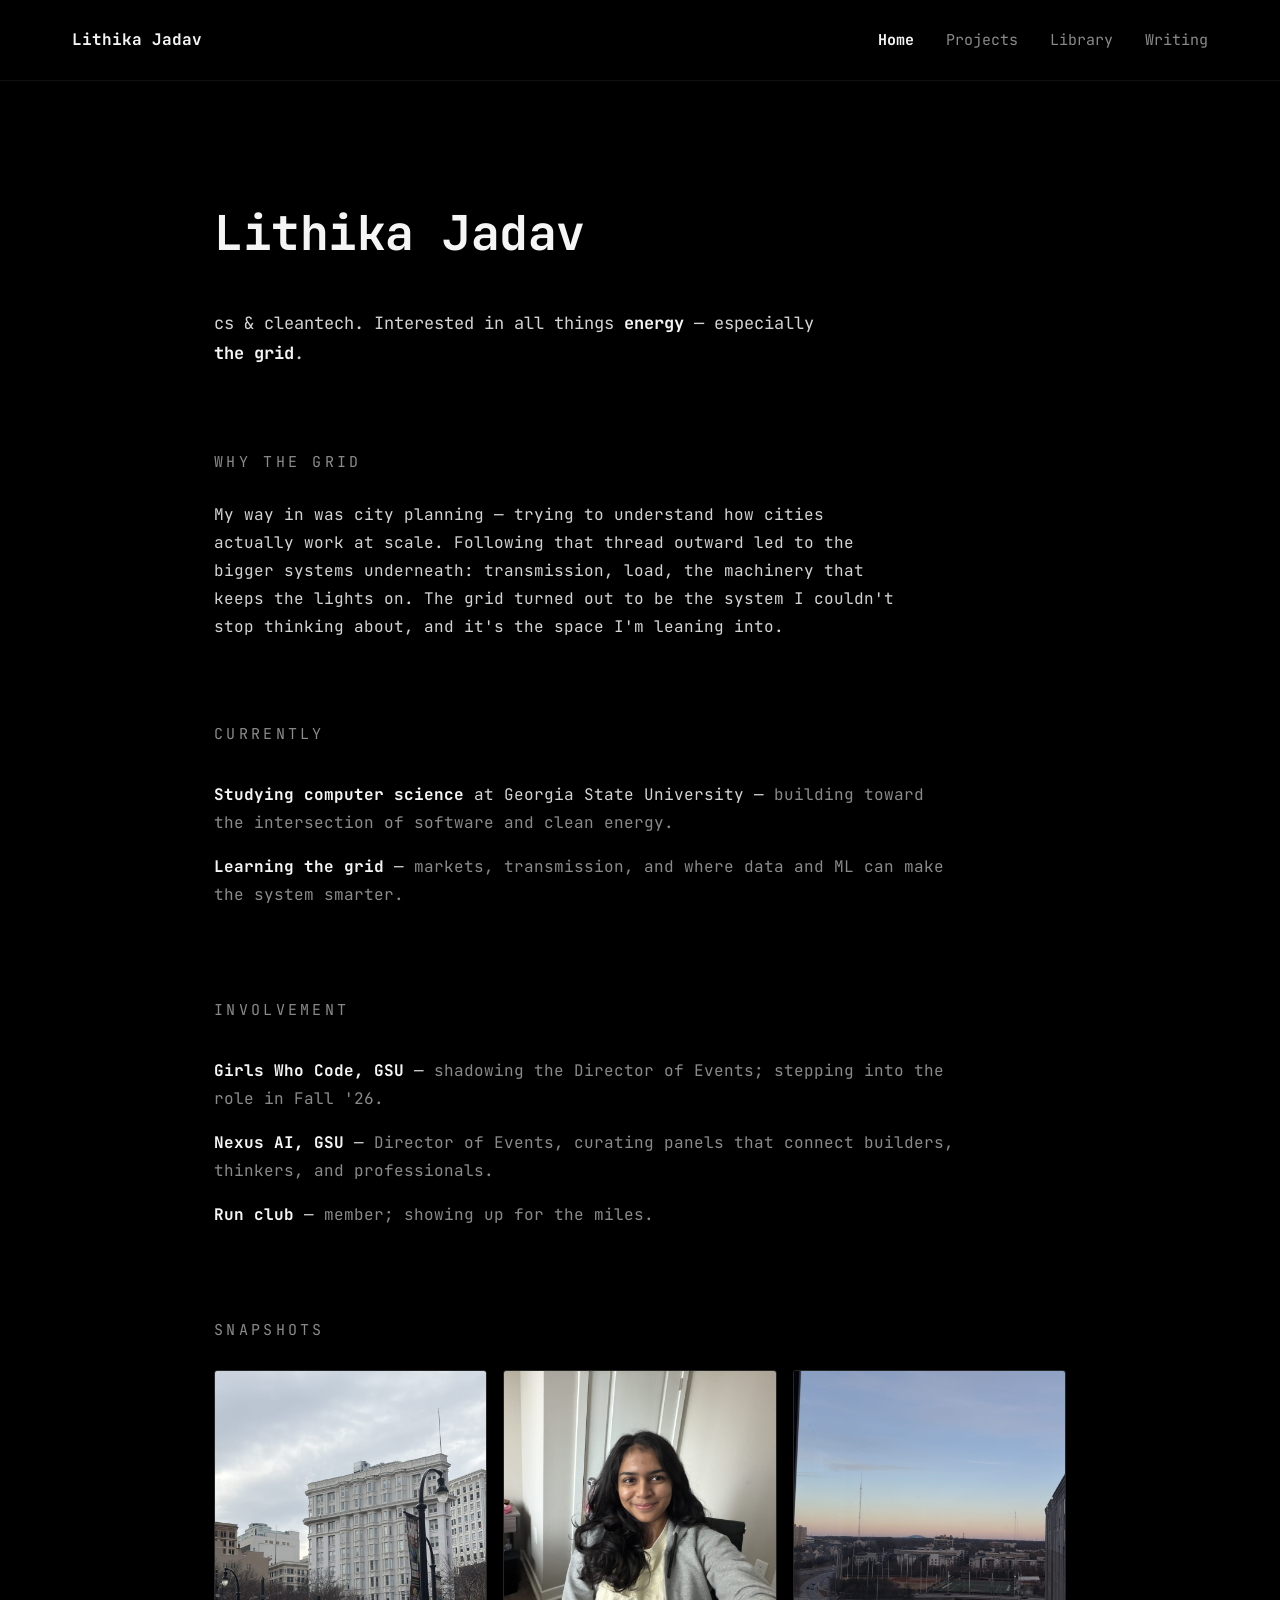
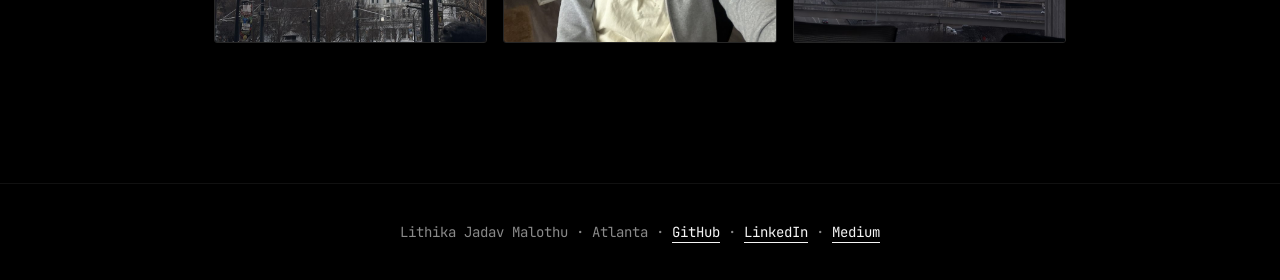
==== index.html @ 9432f0b2 "Add files via upload" ====
<!DOCTYPE html>
<html lang="en">
<head>
<meta charset="UTF-8">
<meta name="viewport" content="width=device-width, initial-scale=1.0">
<title>Lithika Jadav</title>
<meta name="description" content="Lithika Jadav Malothu — cs & cleantech. Interested in all things energy, especially the grid.">
<!-- Terminal-style monospace, same family of look as the reference site -->
<link rel="preconnect" href="https://fonts.googleapis.com">
<link rel="preconnect" href="https://fonts.gstatic.com" crossorigin>
<link href="https://fonts.googleapis.com/css2?family=JetBrains+Mono:wght@400;500;700&display=swap" rel="stylesheet">
<style>
  :root{
    --bg:       #000000;
    --card:     #0d0d0d;
    --line:     #262626;
    --text:     #d4d4d4;
    --dim:      #8a8a8a;
    --white:    #f5f5f5;
    --mono:     "JetBrains Mono", ui-monospace, "SF Mono", Menlo, Consolas, monospace;
  }
  *{ box-sizing:border-box; margin:0; padding:0; }
  body{
    background:var(--bg);
    color:var(--text);
    font-family:var(--mono);
    font-size:16px;
    line-height:1.75;
    -webkit-font-smoothing:antialiased;
  }
  a{ color:var(--white); text-decoration:underline; text-underline-offset:5px; text-decoration-thickness:1px; }
  a:hover{ color:#fff; }
  ::selection{ background:#333; color:#fff; }

  .wrap{ max-width:900px; margin:0 auto; padding:0 24px; }

  /* ---------- header ---------- */
  header{
    position:sticky; top:0; z-index:10;
    background:rgba(0,0,0,.9); backdrop-filter:blur(8px);
    border-bottom:1px solid #111;
  }
  .nav{
    display:flex; align-items:center; justify-content:space-between;
    max-width:1200px; margin:0 auto; padding:26px 32px;
    gap:16px; flex-wrap:wrap;
  }
  .brand{
    font-weight:700; color:var(--white); font-size:16px;
    cursor:pointer; text-decoration:none;
  }
  nav.tabs{ display:flex; gap:32px; flex-wrap:wrap; }
  nav.tabs button{
    background:none; border:none; cursor:pointer;
    font-family:var(--mono); font-size:15px; color:var(--dim);
    padding:2px 0;
  }
  nav.tabs button:hover{ color:var(--white); }
  nav.tabs button.active{ color:var(--white); font-weight:700; }
  nav.tabs button:focus-visible{ outline:1px solid var(--white); outline-offset:4px; }

  /* ---------- pages ---------- */
  .page{ display:none; padding:110px 0 140px; animation:fade .3s ease; }
  .page.active{ display:block; }
  @keyframes fade{ from{opacity:0;} to{opacity:1;} }
  @media (prefers-reduced-motion: reduce){ .page{ animation:none; } }

  h1{
    font-family:var(--mono);
    font-size:clamp(34px,5.5vw,48px);
    color:var(--white); font-weight:700; letter-spacing:-.01em;
  }
  .intro{ font-size:17px; margin-top:34px; max-width:62ch; }
  .intro a, .intro b{ color:var(--white); font-weight:700; }

  section{ margin-top:80px; }
  .kicker{
    color:var(--dim); font-size:15px; letter-spacing:.22em;
    text-transform:uppercase; margin-bottom:26px;
  }
  .plain p{ max-width:68ch; }

  .list{ list-style:none; }
  .list li{ padding:8px 0; max-width:74ch; }
  .list b{ color:var(--white); font-weight:700; }
  .list u{ text-underline-offset:5px; text-decoration-thickness:1px; }
  .list .dim{ color:var(--dim); }

  /* ---------- home photo strip ---------- */
  .snap-row{
    display:grid; grid-template-columns:repeat(3,1fr); gap:16px;
  }
  @media (max-width:640px){ .snap-row{ grid-template-columns:1fr; } }
  .snap-row img{
    display:block; width:100%; aspect-ratio:1/1; object-fit:cover;
    border:1px solid var(--line); border-radius:3px;
    transition:transform .3s ease;
  }
  .snap-row img:hover{ transform:translateY(-4px); }
  @media (prefers-reduced-motion: reduce){ .snap-row img{ transition:none; } }

  /* ---------- cards ---------- */
  .card{
    border:1px solid var(--line); background:var(--card);
    border-radius:4px; padding:34px 38px; margin-top:34px;
  }
  .card h3{ color:var(--white); font-size:20px; font-weight:700; margin-bottom:14px; }
  .card h3 a{ text-decoration:none; }
  .card h3 a:hover{ text-decoration:underline; }
  .card p{ max-width:78ch; }
  .card .meta{ color:var(--dim); font-size:14px; margin-bottom:8px; }
  .card .repo{ display:inline-block; margin-top:16px; font-size:14px; color:var(--dim); }
  .card .repo:hover{ color:var(--white); }

  /* ---------- library ---------- */
  .sub{ color:var(--dim); margin-top:14px; }
  .lib-grid{
    display:grid; grid-template-columns:1fr 1fr; gap:40px; margin-top:56px;
    align-items:stretch;
  }
  @media (max-width:760px){ .lib-grid{ grid-template-columns:1fr; } }
  .lib-slot{
    border:1px solid var(--line); background:var(--card); border-radius:4px;
    padding:44px 32px 36px; text-align:center;
  }
  .tag{
    display:inline-block; font-size:11px; letter-spacing:.16em; text-transform:uppercase;
    padding:2px 10px; border:1px solid var(--line); border-radius:3px; color:var(--dim);
    margin-bottom:34px;
  }
  .lib-title{ color:var(--white); font-size:18px; font-weight:700; margin-top:34px; }
  .lib-by{ color:var(--dim); font-size:14px; margin-top:6px; }
  .lib-slot.compact{
    display:flex; flex-direction:column; align-items:center; justify-content:center;
    gap:10px; padding:56px 32px;
  }
  .lib-slot.compact .tag{ margin-bottom:8px; }
  .hint{ color:var(--dim); font-size:12px; margin-top:18px; letter-spacing:.06em; }

  /* ----- photo frames (user's own shots) ----- */
  .photo-scene{ display:flex; justify-content:center; }
  .photo{
    border:1px solid var(--line); border-radius:3px; overflow:hidden;
    background:#0a0a0a; padding:10px;
    box-shadow:12px 16px 30px rgba(0,0,0,.6);
    transition:transform .4s ease;
    max-width:340px;
  }
  .photo-scene:hover .photo{ transform:translateY(-6px); }
  @media (prefers-reduced-motion: reduce){ .photo{ transition:none; } }
  .photo img{
    display:block; width:100%; height:auto; border:1px solid #2e2e2e;
  }

  /* ----- film frame: Seven Years in Tibet ----- */
  .film-scene{ display:flex; justify-content:center; }
  .film{
    width:100%; max-width:360px; padding:14px 12px;
    background:#0a0a0a; border:1px solid var(--line); border-radius:3px;
    box-shadow:12px 16px 30px rgba(0,0,0,.6);
    transition:transform .4s ease;
  }
  .film-scene:hover .film{ transform:translateY(-6px) rotate(-1deg); }
  @media (prefers-reduced-motion: reduce){ .film{ transition:none; } }
  .film .sprockets{
    display:flex; justify-content:space-between; padding:0 2px;
  }
  .film .sprockets i{
    width:12px; height:9px; background:#000; border:1px solid #2e2e2e; border-radius:2px;
  }
  .film .frame{
    margin:10px 0; border:1px solid #2e2e2e; overflow:hidden;
  }
  .film .frame svg{ display:block; width:100%; height:auto; }
  .film .caption{
    text-align:center; font-size:10px; letter-spacing:.26em; color:var(--dim);
    text-transform:uppercase; padding:4px 0 6px;
  }

  footer{
    border-top:1px solid #111; padding:36px 24px; text-align:center;
    color:var(--dim); font-size:14px;
  }
</style>
</head>
<body>

<header>
  <div class="nav">
    <a class="brand" onclick="go('home')">Lithika Jadav</a>
    <nav class="tabs" aria-label="Site">
      <button data-page="home" class="active" onclick="go('home')">Home</button>
      <button data-page="projects" onclick="go('projects')">Projects</button>
      <button data-page="library" onclick="go('library')">Library</button>
      <button data-page="writing" onclick="go('writing')">Writing</button>
    </nav>
  </div>
</header>

<main class="wrap">

  <!-- ============ HOME ============ -->
  <div class="page active" id="home">
    <h1>Lithika Jadav</h1>

    <p class="intro">
      cs &amp; cleantech. Interested in all things <b>energy</b> —
      especially <b>the grid</b>.
    </p>

    <section class="plain">
      <div class="kicker">Why the grid</div>
      <p>
        My way in was city planning — trying to understand how cities actually
        work at scale. Following that thread outward led to the bigger systems
        underneath: transmission, load, the machinery that keeps the lights on.
        The grid turned out to be the system I couldn't stop thinking about,
        and it's the space I'm leaning into.
      </p>
    </section>

    <section>
      <div class="kicker">Currently</div>
      <ul class="list">
        <li><b>Studying computer science</b> at Georgia State University — <span class="dim">building toward the intersection of software and clean energy.</span></li>
        <li><b>Learning the grid</b> — <span class="dim">markets, transmission, and where data and ML can make the system smarter.</span></li>
      </ul>
    </section>

    <section>
      <div class="kicker">Involvement</div>
      <ul class="list">
        <li><b>Girls Who Code, GSU</b> — <span class="dim">shadowing the Director of Events; stepping into the role in Fall '26.</span></li>
        <li><b>Nexus AI, GSU</b> — <span class="dim">Director of Events, curating panels that connect builders, thinkers, and professionals.</span></li>
        <li><b>Run club</b> — <span class="dim">member; showing up for the miles.</span></li>
      </ul>
    </section>

    <section>
      <div class="kicker">Snapshots</div>
      <div class="snap-row">
        <img src="atlanta-downtown.jpg" alt="Downtown Atlanta — the Flatiron building near Woodruff Park" loading="lazy">
        <img src="me.jpg" alt="Lithika Jadav Malothu" loading="lazy">
        <img src="atlanta-sunset.jpg" alt="Sunset over Atlanta from my window" loading="lazy">
      </div>
    </section>
  </div>

  <!-- ============ PROJECTS ============ -->
  <div class="page" id="projects">
    <h1>Projects</h1>

    <div class="card">
      <div class="meta">Honors 1000</div>
      <h3><a href="https://github.com/lithikajmalothu-16/HONORS-1000-PROJECT">Predicting Urban Air Quality with ML</a></h3>
      <p>Built a machine learning model to predict the Air Quality Index across
      major Indian cities from pollutant data (PM2.5, PM10, NO&#8322;, CO, SO&#8322;),
      identifying the strongest contributors to pollution to support sustainable
      city planning. Full workflow from data cleaning to a saved regression
      model — MAE 31.2, R&sup2; 0.81.</p>
      <a class="repo" href="https://github.com/lithikajmalothu-16/HONORS-1000-PROJECT">github.com/lithikajmalothu-16/HONORS-1000-PROJECT &rarr;</a>
    </div>

    <div class="card">
      <h3><a href="https://github.com/lithikajmalothu-16/sunwatch">SunWatch — Solar Fleet Health &amp; Maintenance Prioritizer</a></h3>
      <p>Solar assets underperform silently — a panel producing 5% less still
      looks green on the dashboard while revenue leaks. SunWatch ingests
      inverter-level solar data, computes Performance Ratio against each plant's
      median to flag genuine underperformers, and ranks them by estimated
      dollars-per-day lost, turning silent losses into a prioritized maintenance
      queue. Across 44 inverters on 2 plants, it flagged ~25 underperformers
      worth ~$459K/year in preventable losses. Python, pandas, Streamlit, NREL
      PVWatts API — with a live demo.</p>
      <a class="repo" href="https://github.com/lithikajmalothu-16/sunwatch">github.com/lithikajmalothu-16/sunwatch &rarr;</a>
    </div>

    <div class="card">
      <h3><a href="https://github.com/lithikajmalothu-16/battery-arbitrage-optimizer">Battery Storage Arbitrage Optimizer</a></h3>
      <p>How much arbitrage profit can a grid-scale battery actually capture with
      an imperfect price forecast? This pairs a gradient-boosted price forecaster
      (day-ahead MAE of $5.01/MWh, 58% better than naive) with a linear-programming
      optimizer that schedules hourly charge/discharge under real constraints —
      capacity, power rating, round-trip efficiency, and degradation. Backtested
      on 72 held-out days: the forecast captures 66.5% of perfect-foresight
      profit, and modeling battery wear cuts naive returns ~3x while keeping
      cycling at a realistic ~2.5/day.</p>
      <a class="repo" href="https://github.com/lithikajmalothu-16/battery-arbitrage-optimizer">github.com/lithikajmalothu-16/battery-arbitrage-optimizer &rarr;</a>
    </div>
  </div>

  <!-- ============ LIBRARY ============ -->
  <div class="page" id="library">
    <h1>Library</h1>
    <p class="sub">Books I've read and films I love, shelved together.</p>

    <div class="lib-grid">

      <!-- BOOK: The Immortals of Meluha (trilogy) -->
      <div class="lib-slot">
        <span class="tag">Book &middot; Trilogy</span>
        <div class="photo-scene">
          <div class="photo">
            <img src="meluha.jpg" alt="My copies of the Shiva Trilogy: The Immortals of Meluha, The Secret of the Nagas, and The Oath of the Vayuputras" loading="lazy">
          </div>
        </div>
        <div class="lib-title">The Immortals of Meluha</div>
        <div class="lib-by">Amish Tripathi &middot; Shiva Trilogy, books I&ndash;III</div>
        <div class="hint">my copies, my shelf</div>
      </div>

      <!-- FILM: Seven Years in Tibet -->
      <div class="lib-slot">
        <span class="tag">Film</span>
        <div class="film-scene">
          <div class="film" aria-label="Seven Years in Tibet">
            <div class="sprockets"><i></i><i></i><i></i><i></i><i></i><i></i></div>
            <div class="frame">
              <img src="seven-years-in-tibet.jpg" alt="A scene from Seven Years in Tibet, photographed from my screen" loading="lazy" style="display:block;width:100%;height:auto;">
            </div>
            <div class="sprockets"><i></i><i></i><i></i><i></i><i></i><i></i></div>
            <div class="caption">Seven Years in Tibet</div>
          </div>
        </div>
        <div class="lib-title">Seven Years in Tibet</div>
        <div class="lib-by">Jean-Jacques Annaud &middot; 1997</div>
        <div class="hint">hover to lift the frame</div>
      </div>

      <!-- BOOK: A Little Life -->
      <div class="lib-slot compact">
        <span class="tag">Book</span>
        <div class="lib-title" style="margin-top:0; font-size:24px;">A Little Life</div>
        <div class="lib-by">Hanya Yanagihara</div>
      </div>

      <!-- FILM: Top Gun (the original) -->
      <div class="lib-slot compact">
        <span class="tag">Film</span>
        <div class="lib-title" style="margin-top:0; font-size:24px;">Top Gun</div>
        <div class="lib-by">Tony Scott &middot; 1986 &middot; the original</div>
      </div>

    </div>
  </div>

  <!-- ============ WRITING ============ -->
  <div class="page" id="writing">
    <h1>Writing</h1>
    <p class="sub">Notes on energy, cities, and the systems in between.
    <a href="https://medium.com/@lithikajadav">Read on Medium &rarr;</a></p>

    <div class="card">
      <div class="meta">Aug 2024</div>
      <h3><a href="https://medium.com/@lithikajadav/textile-turmoil-to-transformative-textiles-a-tale-of-small-business-dc7a76611b80">Textile Turmoil to Transformative Textiles: A Tale of Small Business</a></h3>
      <p>How I worked alongside a neighbor who runs a local textile business —
      and what helping a small business up close taught me.</p>
    </div>

    <div class="card">
      <div class="meta">Jul 2024</div>
      <h3><a href="https://medium.com/@lithikajadav/table-of-contents-beebca36398c">Table of Contents: Executive Summary</a></h3>
      <p>An executive summary that maps out the story — start here.</p>
    </div>
  </div>

</main>

<footer>
  Lithika Jadav Malothu &middot; Atlanta &middot;
  <a href="https://github.com/lithikajmalothu-16">GitHub</a> &middot;
  <a href="https://www.linkedin.com/in/lithika-jadav-malothu-a890a1211/">LinkedIn</a> &middot;
  <a href="https://medium.com/@lithikajadav">Medium</a>
</footer>

<script>
  function go(id){
    document.querySelectorAll('.page').forEach(p => p.classList.toggle('active', p.id === id));
    document.querySelectorAll('nav.tabs button').forEach(b => b.classList.toggle('active', b.dataset.page === id));
    window.scrollTo({top:0});
  }
</script>

</body>
</html>
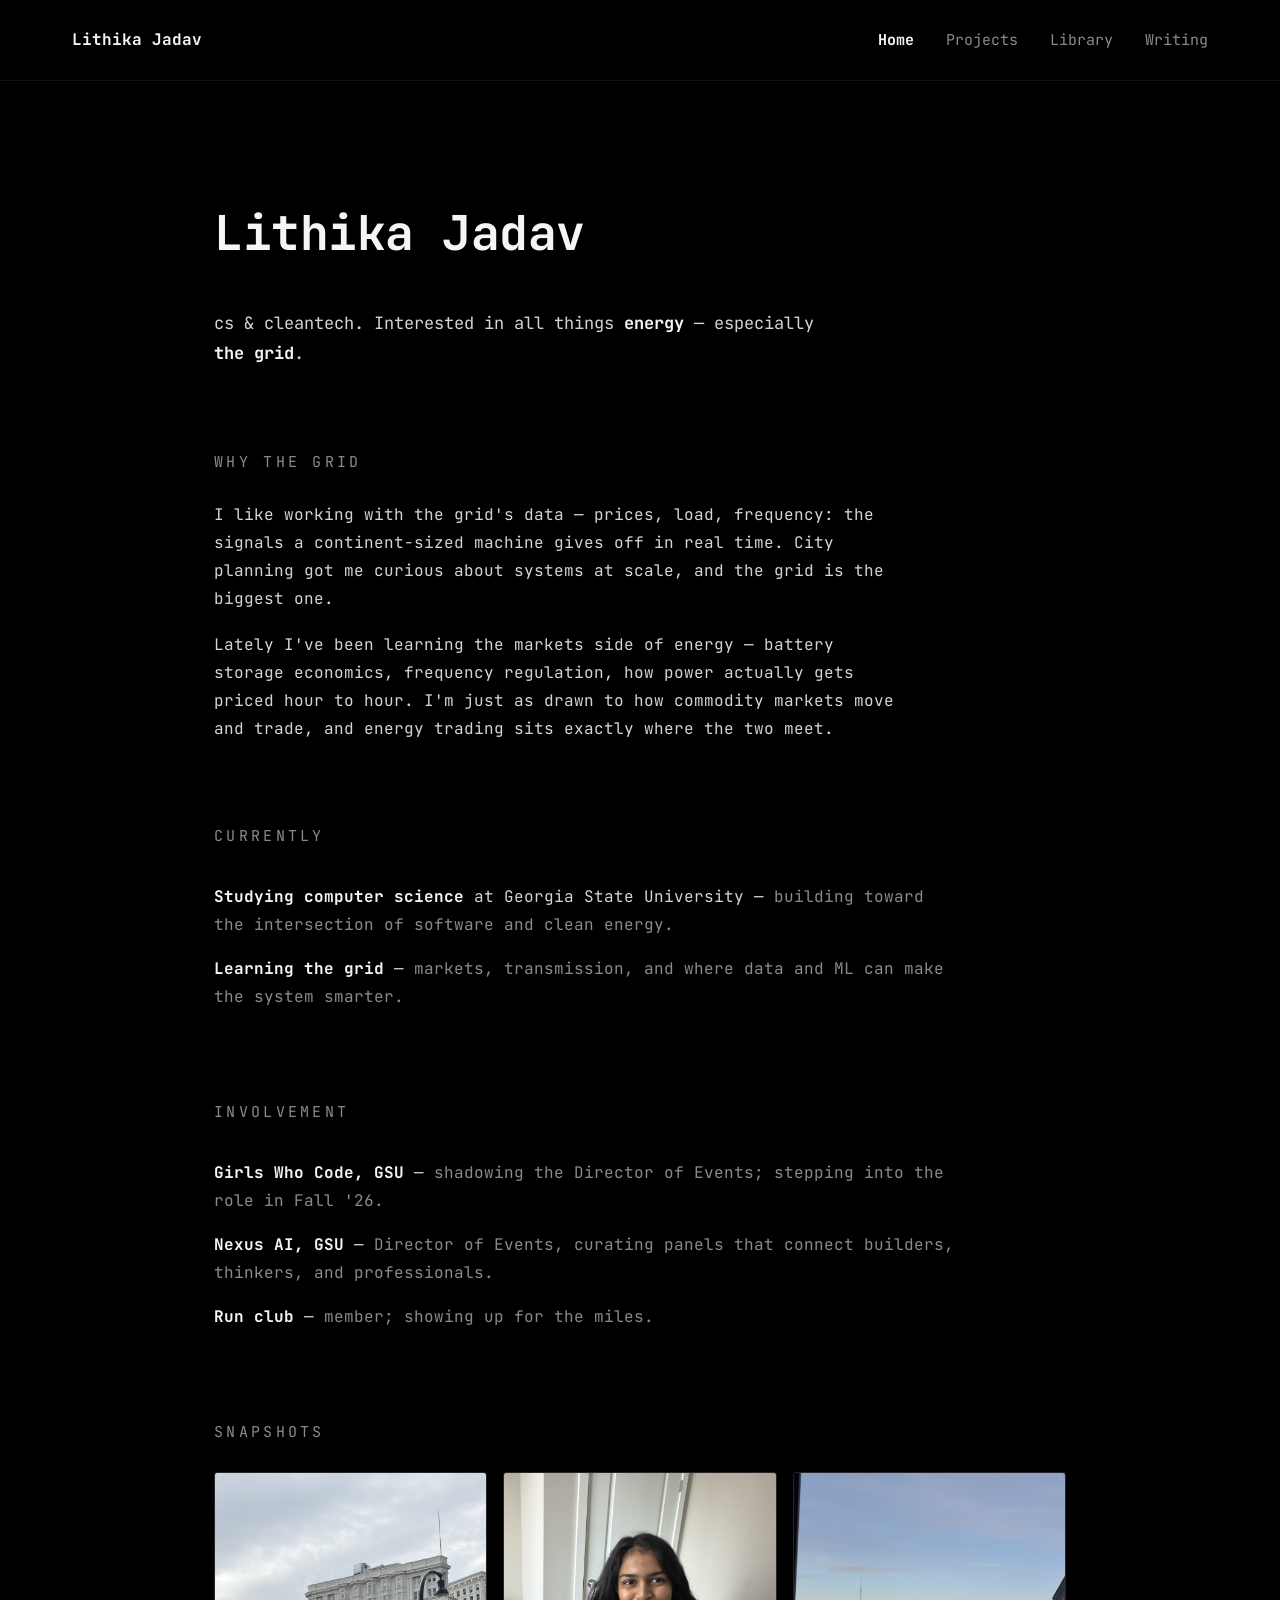
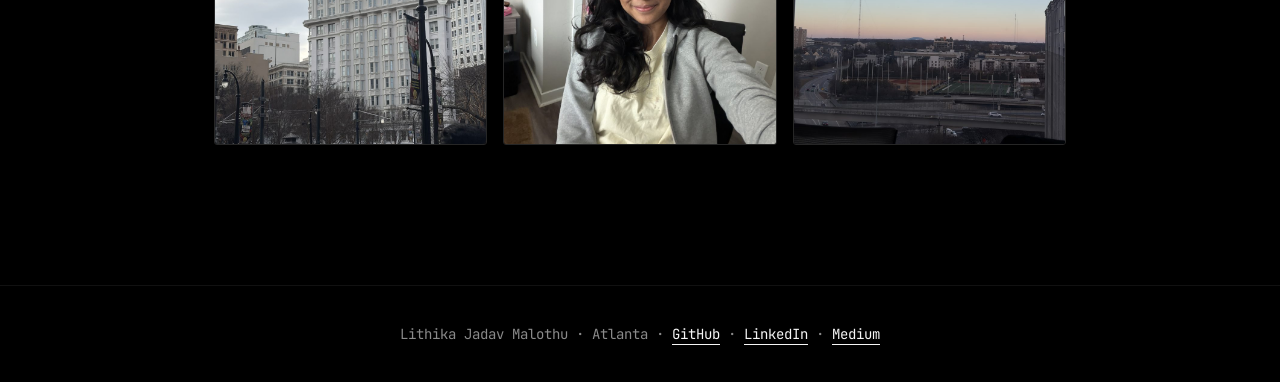
==== commit f3901d00: "Add files via upload" ====
--- a/index.html
+++ b/index.html
@@ -211,11 +211,15 @@
     <section class="plain">
       <div class="kicker">Why the grid</div>
       <p>
-        My way in was city planning — trying to understand how cities actually
-        work at scale. Following that thread outward led to the bigger systems
-        underneath: transmission, load, the machinery that keeps the lights on.
-        The grid turned out to be the system I couldn't stop thinking about,
-        and it's the space I'm leaning into.
+        I like working with the grid's data — prices, load, frequency: the
+        signals a continent-sized machine gives off in real time. City planning
+        got me curious about systems at scale, and the grid is the biggest one.
+      </p>
+      <p style="margin-top:18px">
+        Lately I've been learning the markets side of energy — battery storage
+        economics, frequency regulation, how power actually gets priced hour to
+        hour. I'm just as drawn to how commodity markets move and trade, and
+        energy trading sits exactly where the two meet.
       </p>
     </section>
 
@@ -327,10 +331,16 @@
       </div>
 
       <!-- BOOK: A Little Life -->
-      <div class="lib-slot compact">
+      <div class="lib-slot">
         <span class="tag">Book</span>
-        <div class="lib-title" style="margin-top:0; font-size:24px;">A Little Life</div>
+        <div class="photo-scene">
+          <div class="photo">
+            <img src="a-little-life.jpg" alt="My copy of A Little Life by Hanya Yanagihara — name on the cover, well-worn corner" loading="lazy">
+          </div>
+        </div>
+        <div class="lib-title">A Little Life</div>
         <div class="lib-by">Hanya Yanagihara</div>
+        <div class="hint">my copy, well loved</div>
       </div>
 
       <!-- FILM: Top Gun (the original) -->
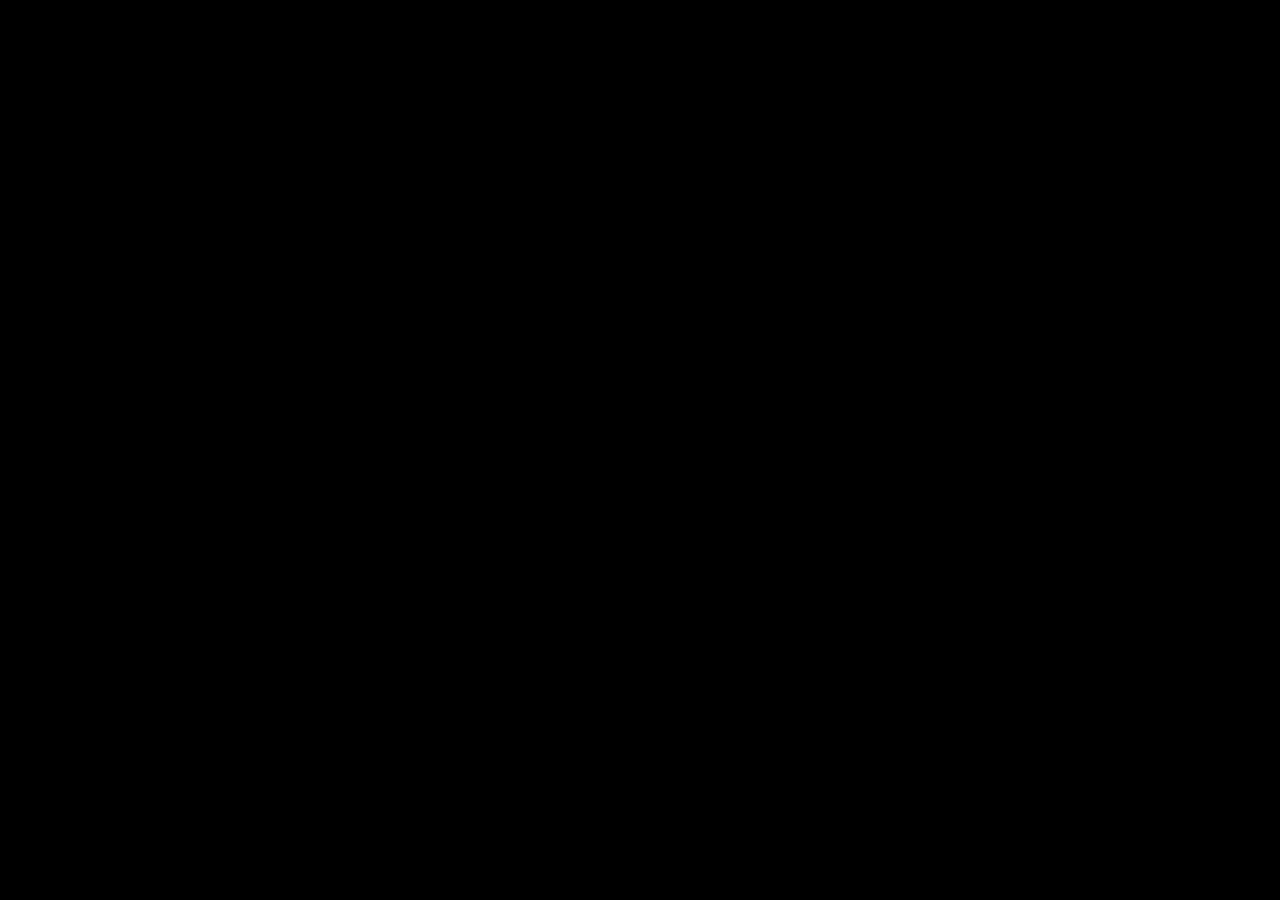
==== commit fa301434: "Add initial HTML structure and styles" ====
--- a/index.html
+++ b/index.html
@@ -4,7 +4,7 @@
 <meta charset="UTF-8">
 <meta name="viewport" content="width=device-width, initial-scale=1.0">
 <title>Lithika Jadav</title>
-<meta name="description" content="Lithika Jadav Malothu — cs & cleantech. Interested in all things energy, especially the grid.">
+<meta name="description" content="Lithika Jadav Malothu — computer science, data analytics, and sustainability. Most interested in the grid.">
 <!-- Terminal-style monospace, same family of look as the reference site -->
 <link rel="preconnect" href="https://fonts.googleapis.com">
 <link rel="preconnect" href="https://fonts.gstatic.com" crossorigin>
@@ -64,331 +64,3 @@
   .page.active{ display:block; }
   @keyframes fade{ from{opacity:0;} to{opacity:1;} }
   @media (prefers-reduced-motion: reduce){ .page{ animation:none; } }
-
-  h1{
-    font-family:var(--mono);
-    font-size:clamp(34px,5.5vw,48px);
-    color:var(--white); font-weight:700; letter-spacing:-.01em;
-  }
-  .intro{ font-size:17px; margin-top:34px; max-width:62ch; }
-  .intro a, .intro b{ color:var(--white); font-weight:700; }
-
-  section{ margin-top:80px; }
-  .kicker{
-    color:var(--dim); font-size:15px; letter-spacing:.22em;
-    text-transform:uppercase; margin-bottom:26px;
-  }
-  .plain p{ max-width:68ch; }
-
-  .list{ list-style:none; }
-  .list li{ padding:8px 0; max-width:74ch; }
-  .list b{ color:var(--white); font-weight:700; }
-  .list u{ text-underline-offset:5px; text-decoration-thickness:1px; }
-  .list .dim{ color:var(--dim); }
-
-  /* ---------- home photo strip ---------- */
-  .snap-row{
-    display:grid; grid-template-columns:repeat(3,1fr); gap:16px;
-  }
-  @media (max-width:640px){ .snap-row{ grid-template-columns:1fr; } }
-  .snap-row img{
-    display:block; width:100%; aspect-ratio:1/1; object-fit:cover;
-    border:1px solid var(--line); border-radius:3px;
-    transition:transform .3s ease;
-  }
-  .snap-row img:hover{ transform:translateY(-4px); }
-  @media (prefers-reduced-motion: reduce){ .snap-row img{ transition:none; } }
-
-  /* ---------- cards ---------- */
-  .card{
-    border:1px solid var(--line); background:var(--card);
-    border-radius:4px; padding:34px 38px; margin-top:34px;
-  }
-  .card h3{ color:var(--white); font-size:20px; font-weight:700; margin-bottom:14px; }
-  .card h3 a{ text-decoration:none; }
-  .card h3 a:hover{ text-decoration:underline; }
-  .card p{ max-width:78ch; }
-  .card .meta{ color:var(--dim); font-size:14px; margin-bottom:8px; }
-  .card .repo{ display:inline-block; margin-top:16px; font-size:14px; color:var(--dim); }
-  .card .repo:hover{ color:var(--white); }
-
-  /* ---------- library ---------- */
-  .sub{ color:var(--dim); margin-top:14px; }
-  .lib-grid{
-    display:grid; grid-template-columns:1fr 1fr; gap:40px; margin-top:56px;
-    align-items:stretch;
-  }
-  @media (max-width:760px){ .lib-grid{ grid-template-columns:1fr; } }
-  .lib-slot{
-    border:1px solid var(--line); background:var(--card); border-radius:4px;
-    padding:44px 32px 36px; text-align:center;
-  }
-  .tag{
-    display:inline-block; font-size:11px; letter-spacing:.16em; text-transform:uppercase;
-    padding:2px 10px; border:1px solid var(--line); border-radius:3px; color:var(--dim);
-    margin-bottom:34px;
-  }
-  .lib-title{ color:var(--white); font-size:18px; font-weight:700; margin-top:34px; }
-  .lib-by{ color:var(--dim); font-size:14px; margin-top:6px; }
-  .lib-slot.compact{
-    display:flex; flex-direction:column; align-items:center; justify-content:center;
-    gap:10px; padding:56px 32px;
-  }
-  .lib-slot.compact .tag{ margin-bottom:8px; }
-  .hint{ color:var(--dim); font-size:12px; margin-top:18px; letter-spacing:.06em; }
-
-  /* ----- photo frames (user's own shots) ----- */
-  .photo-scene{ display:flex; justify-content:center; }
-  .photo{
-    border:1px solid var(--line); border-radius:3px; overflow:hidden;
-    background:#0a0a0a; padding:10px;
-    box-shadow:12px 16px 30px rgba(0,0,0,.6);
-    transition:transform .4s ease;
-    max-width:340px;
-  }
-  .photo-scene:hover .photo{ transform:translateY(-6px); }
-  @media (prefers-reduced-motion: reduce){ .photo{ transition:none; } }
-  .photo img{
-    display:block; width:100%; height:auto; border:1px solid #2e2e2e;
-  }
-
-  /* ----- film frame: Seven Years in Tibet ----- */
-  .film-scene{ display:flex; justify-content:center; }
-  .film{
-    width:100%; max-width:360px; padding:14px 12px;
-    background:#0a0a0a; border:1px solid var(--line); border-radius:3px;
-    box-shadow:12px 16px 30px rgba(0,0,0,.6);
-    transition:transform .4s ease;
-  }
-  .film-scene:hover .film{ transform:translateY(-6px) rotate(-1deg); }
-  @media (prefers-reduced-motion: reduce){ .film{ transition:none; } }
-  .film .sprockets{
-    display:flex; justify-content:space-between; padding:0 2px;
-  }
-  .film .sprockets i{
-    width:12px; height:9px; background:#000; border:1px solid #2e2e2e; border-radius:2px;
-  }
-  .film .frame{
-    margin:10px 0; border:1px solid #2e2e2e; overflow:hidden;
-  }
-  .film .frame svg{ display:block; width:100%; height:auto; }
-  .film .caption{
-    text-align:center; font-size:10px; letter-spacing:.26em; color:var(--dim);
-    text-transform:uppercase; padding:4px 0 6px;
-  }
-
-  footer{
-    border-top:1px solid #111; padding:36px 24px; text-align:center;
-    color:var(--dim); font-size:14px;
-  }
-</style>
-</head>
-<body>
-
-<header>
-  <div class="nav">
-    <a class="brand" onclick="go('home')">Lithika Jadav</a>
-    <nav class="tabs" aria-label="Site">
-      <button data-page="home" class="active" onclick="go('home')">Home</button>
-      <button data-page="projects" onclick="go('projects')">Projects</button>
-      <button data-page="library" onclick="go('library')">Library</button>
-      <button data-page="writing" onclick="go('writing')">Writing</button>
-    </nav>
-  </div>
-</header>
-
-<main class="wrap">
-
-  <!-- ============ HOME ============ -->
-  <div class="page active" id="home">
-    <h1>Lithika Jadav</h1>
-
-    <p class="intro">
-      cs &amp; cleantech. Interested in all things <b>energy</b> —
-      especially <b>the grid</b>.
-    </p>
-
-    <section class="plain">
-      <div class="kicker">Why the grid</div>
-      <p>
-        I like working with the grid's data — prices, load, frequency: the
-        signals a continent-sized machine gives off in real time. City planning
-        got me curious about systems at scale, and the grid is the biggest one.
-      </p>
-      <p style="margin-top:18px">
-        Lately I've been learning the markets side of energy — battery storage
-        economics, frequency regulation, how power actually gets priced hour to
-        hour. I'm just as drawn to how commodity markets move and trade, and
-        energy trading sits exactly where the two meet.
-      </p>
-    </section>
-
-    <section>
-      <div class="kicker">Currently</div>
-      <ul class="list">
-        <li><b>Studying computer science</b> at Georgia State University — <span class="dim">building toward the intersection of software and clean energy.</span></li>
-        <li><b>Learning the grid</b> — <span class="dim">markets, transmission, and where data and ML can make the system smarter.</span></li>
-      </ul>
-    </section>
-
-    <section>
-      <div class="kicker">Involvement</div>
-      <ul class="list">
-        <li><b>Girls Who Code, GSU</b> — <span class="dim">shadowing the Director of Events; stepping into the role in Fall '26.</span></li>
-        <li><b>Nexus AI, GSU</b> — <span class="dim">Director of Events, curating panels that connect builders, thinkers, and professionals.</span></li>
-        <li><b>Run club</b> — <span class="dim">member; showing up for the miles.</span></li>
-      </ul>
-    </section>
-
-    <section>
-      <div class="kicker">Snapshots</div>
-      <div class="snap-row">
-        <img src="atlanta-downtown.jpg" alt="Downtown Atlanta — the Flatiron building near Woodruff Park" loading="lazy">
-        <img src="me.jpg" alt="Lithika Jadav Malothu" loading="lazy">
-        <img src="atlanta-sunset.jpg" alt="Sunset over Atlanta from my window" loading="lazy">
-      </div>
-    </section>
-  </div>
-
-  <!-- ============ PROJECTS ============ -->
-  <div class="page" id="projects">
-    <h1>Projects</h1>
-
-    <div class="card">
-      <div class="meta">Honors 1000</div>
-      <h3><a href="https://github.com/lithikajmalothu-16/HONORS-1000-PROJECT">Predicting Urban Air Quality with ML</a></h3>
-      <p>Built a machine learning model to predict the Air Quality Index across
-      major Indian cities from pollutant data (PM2.5, PM10, NO&#8322;, CO, SO&#8322;),
-      identifying the strongest contributors to pollution to support sustainable
-      city planning. Full workflow from data cleaning to a saved regression
-      model — MAE 31.2, R&sup2; 0.81.</p>
-      <a class="repo" href="https://github.com/lithikajmalothu-16/HONORS-1000-PROJECT">github.com/lithikajmalothu-16/HONORS-1000-PROJECT &rarr;</a>
-    </div>
-
-    <div class="card">
-      <h3><a href="https://github.com/lithikajmalothu-16/sunwatch">SunWatch — Solar Fleet Health &amp; Maintenance Prioritizer</a></h3>
-      <p>Solar assets underperform silently — a panel producing 5% less still
-      looks green on the dashboard while revenue leaks. SunWatch ingests
-      inverter-level solar data, computes Performance Ratio against each plant's
-      median to flag genuine underperformers, and ranks them by estimated
-      dollars-per-day lost, turning silent losses into a prioritized maintenance
-      queue. Across 44 inverters on 2 plants, it flagged ~25 underperformers
-      worth ~$459K/year in preventable losses. Python, pandas, Streamlit, NREL
-      PVWatts API — with a live demo.</p>
-      <a class="repo" href="https://github.com/lithikajmalothu-16/sunwatch">github.com/lithikajmalothu-16/sunwatch &rarr;</a>
-    </div>
-
-    <div class="card">
-      <h3><a href="https://github.com/lithikajmalothu-16/battery-arbitrage-optimizer">Battery Storage Arbitrage Optimizer</a></h3>
-      <p>How much arbitrage profit can a grid-scale battery actually capture with
-      an imperfect price forecast? This pairs a gradient-boosted price forecaster
-      (day-ahead MAE of $5.01/MWh, 58% better than naive) with a linear-programming
-      optimizer that schedules hourly charge/discharge under real constraints —
-      capacity, power rating, round-trip efficiency, and degradation. Backtested
-      on 72 held-out days: the forecast captures 66.5% of perfect-foresight
-      profit, and modeling battery wear cuts naive returns ~3x while keeping
-      cycling at a realistic ~2.5/day.</p>
-      <a class="repo" href="https://github.com/lithikajmalothu-16/battery-arbitrage-optimizer">github.com/lithikajmalothu-16/battery-arbitrage-optimizer &rarr;</a>
-    </div>
-  </div>
-
-  <!-- ============ LIBRARY ============ -->
-  <div class="page" id="library">
-    <h1>Library</h1>
-    <p class="sub">Books I've read and films I love, shelved together.</p>
-
-    <div class="lib-grid">
-
-      <!-- BOOK: The Immortals of Meluha (trilogy) -->
-      <div class="lib-slot">
-        <span class="tag">Book &middot; Trilogy</span>
-        <div class="photo-scene">
-          <div class="photo">
-            <img src="meluha.jpg" alt="My copies of the Shiva Trilogy: The Immortals of Meluha, The Secret of the Nagas, and The Oath of the Vayuputras" loading="lazy">
-          </div>
-        </div>
-        <div class="lib-title">The Immortals of Meluha</div>
-        <div class="lib-by">Amish Tripathi &middot; Shiva Trilogy, books I&ndash;III</div>
-        <div class="hint">my copies, my shelf</div>
-      </div>
-
-      <!-- FILM: Seven Years in Tibet -->
-      <div class="lib-slot">
-        <span class="tag">Film</span>
-        <div class="film-scene">
-          <div class="film" aria-label="Seven Years in Tibet">
-            <div class="sprockets"><i></i><i></i><i></i><i></i><i></i><i></i></div>
-            <div class="frame">
-              <img src="seven-years-in-tibet.jpg" alt="A scene from Seven Years in Tibet, photographed from my screen" loading="lazy" style="display:block;width:100%;height:auto;">
-            </div>
-            <div class="sprockets"><i></i><i></i><i></i><i></i><i></i><i></i></div>
-            <div class="caption">Seven Years in Tibet</div>
-          </div>
-        </div>
-        <div class="lib-title">Seven Years in Tibet</div>
-        <div class="lib-by">Jean-Jacques Annaud &middot; 1997</div>
-        <div class="hint">hover to lift the frame</div>
-      </div>
-
-      <!-- BOOK: A Little Life -->
-      <div class="lib-slot">
-        <span class="tag">Book</span>
-        <div class="photo-scene">
-          <div class="photo">
-            <img src="a-little-life.jpg" alt="My copy of A Little Life by Hanya Yanagihara — name on the cover, well-worn corner" loading="lazy">
-          </div>
-        </div>
-        <div class="lib-title">A Little Life</div>
-        <div class="lib-by">Hanya Yanagihara</div>
-        <div class="hint">my copy, well loved</div>
-      </div>
-
-      <!-- FILM: Top Gun (the original) -->
-      <div class="lib-slot compact">
-        <span class="tag">Film</span>
-        <div class="lib-title" style="margin-top:0; font-size:24px;">Top Gun</div>
-        <div class="lib-by">Tony Scott &middot; 1986 &middot; the original</div>
-      </div>
-
-    </div>
-  </div>
-
-  <!-- ============ WRITING ============ -->
-  <div class="page" id="writing">
-    <h1>Writing</h1>
-    <p class="sub">Notes on energy, cities, and the systems in between.
-    <a href="https://medium.com/@lithikajadav">Read on Medium &rarr;</a></p>
-
-    <div class="card">
-      <div class="meta">Aug 2024</div>
-      <h3><a href="https://medium.com/@lithikajadav/textile-turmoil-to-transformative-textiles-a-tale-of-small-business-dc7a76611b80">Textile Turmoil to Transformative Textiles: A Tale of Small Business</a></h3>
-      <p>How I worked alongside a neighbor who runs a local textile business —
-      and what helping a small business up close taught me.</p>
-    </div>
-
-    <div class="card">
-      <div class="meta">Jul 2024</div>
-      <h3><a href="https://medium.com/@lithikajadav/table-of-contents-beebca36398c">Table of Contents: Executive Summary</a></h3>
-      <p>An executive summary that maps out the story — start here.</p>
-    </div>
-  </div>
-
-</main>
-
-<footer>
-  Lithika Jadav Malothu &middot; Atlanta &middot;
-  <a href="https://github.com/lithikajmalothu-16">GitHub</a> &middot;
-  <a href="https://www.linkedin.com/in/lithika-jadav-malothu-a890a1211/">LinkedIn</a> &middot;
-  <a href="https://medium.com/@lithikajadav">Medium</a>
-</footer>
-
-<script>
-  function go(id){
-    document.querySelectorAll('.page').forEach(p => p.classList.toggle('active', p.id === id));
-    document.querySelectorAll('nav.tabs button').forEach(b => b.classList.toggle('active', b.dataset.page === id));
-    window.scrollTo({top:0});
-  }
-</script>
-
-</body>
-</html>
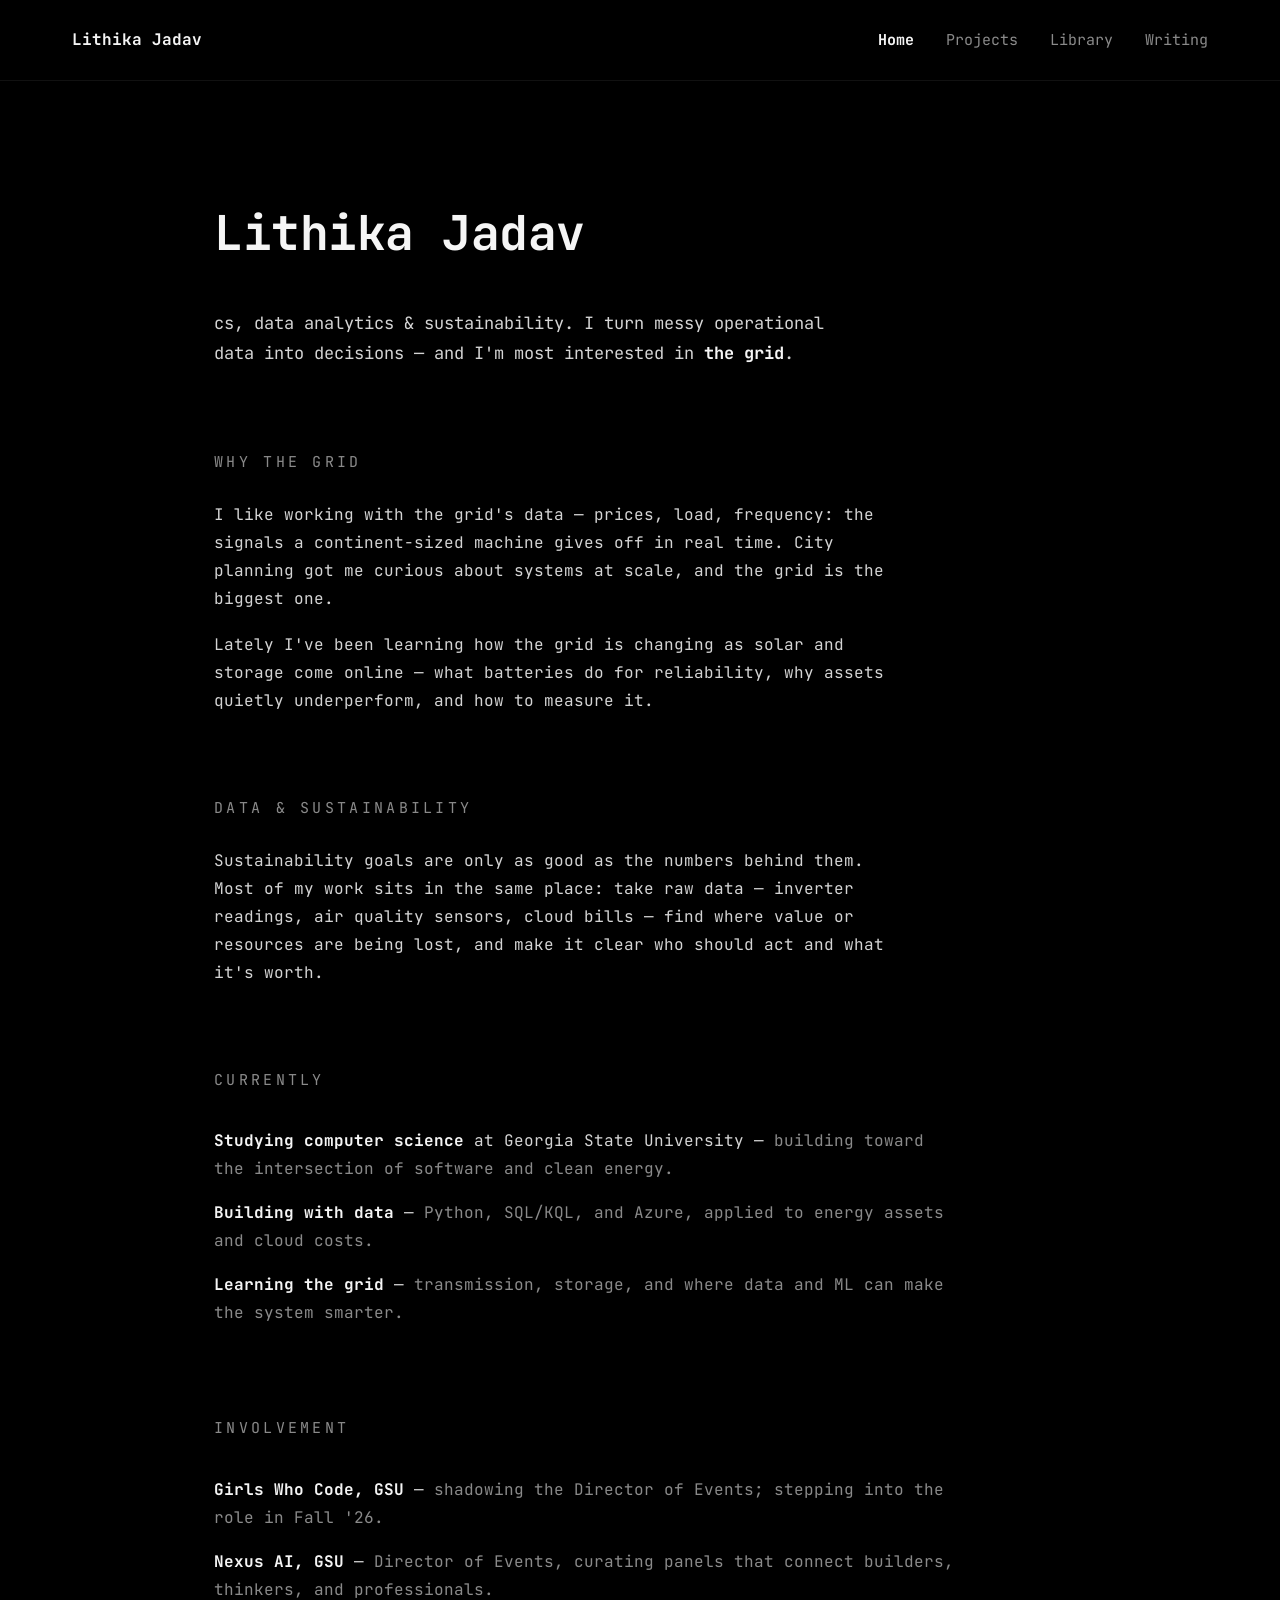
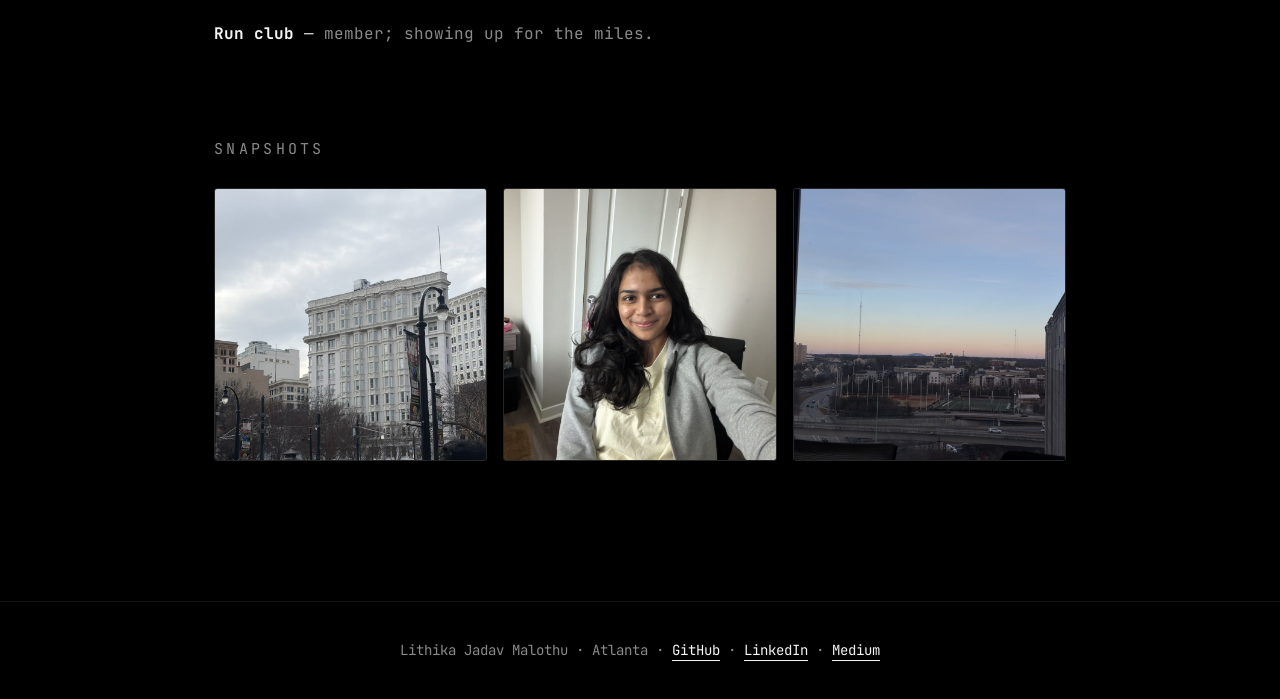
==== commit 30fd9853: "Add styling and structure to index.html" ====
--- a/index.html
+++ b/index.html
@@ -64,3 +64,370 @@
   .page.active{ display:block; }
   @keyframes fade{ from{opacity:0;} to{opacity:1;} }
   @media (prefers-reduced-motion: reduce){ .page{ animation:none; } }
+
+  h1{
+    font-family:var(--mono);
+    font-size:clamp(34px,5.5vw,48px);
+    color:var(--white); font-weight:700; letter-spacing:-.01em;
+  }
+  .intro{ font-size:17px; margin-top:34px; max-width:62ch; }
+  .intro a, .intro b{ color:var(--white); font-weight:700; }
+
+  section{ margin-top:80px; }
+  .kicker{
+    color:var(--dim); font-size:15px; letter-spacing:.22em;
+    text-transform:uppercase; margin-bottom:26px;
+  }
+  .plain p{ max-width:68ch; }
+
+  .list{ list-style:none; }
+  .list li{ padding:8px 0; max-width:74ch; }
+  .list b{ color:var(--white); font-weight:700; }
+  .list u{ text-underline-offset:5px; text-decoration-thickness:1px; }
+  .list .dim{ color:var(--dim); }
+
+  /* ---------- home photo strip ---------- */
+  .snap-row{
+    display:grid; grid-template-columns:repeat(3,1fr); gap:16px;
+  }
+  @media (max-width:640px){ .snap-row{ grid-template-columns:1fr; } }
+  .snap-row img{
+    display:block; width:100%; aspect-ratio:1/1; object-fit:cover;
+    border:1px solid var(--line); border-radius:3px;
+    transition:transform .3s ease;
+  }
+  .snap-row img:hover{ transform:translateY(-4px); }
+  @media (prefers-reduced-motion: reduce){ .snap-row img{ transition:none; } }
+
+  /* ---------- cards ---------- */
+  .card{
+    border:1px solid var(--line); background:var(--card);
+    border-radius:4px; padding:34px 38px; margin-top:34px;
+  }
+  .card h3{ color:var(--white); font-size:20px; font-weight:700; margin-bottom:14px; }
+  .card h3 a{ text-decoration:none; }
+  .card h3 a:hover{ text-decoration:underline; }
+  .card p{ max-width:78ch; }
+  .card .meta{ color:var(--dim); font-size:14px; margin-bottom:8px; }
+  .card .repo{ display:inline-block; margin-top:16px; font-size:14px; color:var(--dim); }
+  .card .repo:hover{ color:var(--white); }
+
+  /* ---------- library ---------- */
+  .sub{ color:var(--dim); margin-top:14px; }
+  .lib-grid{
+    display:grid; grid-template-columns:1fr 1fr; gap:40px; margin-top:56px;
+    align-items:stretch;
+  }
+  @media (max-width:760px){ .lib-grid{ grid-template-columns:1fr; } }
+  .lib-slot{
+    border:1px solid var(--line); background:var(--card); border-radius:4px;
+    padding:44px 32px 36px; text-align:center;
+  }
+  .tag{
+    display:inline-block; font-size:11px; letter-spacing:.16em; text-transform:uppercase;
+    padding:2px 10px; border:1px solid var(--line); border-radius:3px; color:var(--dim);
+    margin-bottom:34px;
+  }
+  .lib-title{ color:var(--white); font-size:18px; font-weight:700; margin-top:34px; }
+  .lib-by{ color:var(--dim); font-size:14px; margin-top:6px; }
+  .lib-slot.compact{
+    display:flex; flex-direction:column; align-items:center; justify-content:center;
+    gap:10px; padding:56px 32px;
+  }
+  .lib-slot.compact .tag{ margin-bottom:8px; }
+  .hint{ color:var(--dim); font-size:12px; margin-top:18px; letter-spacing:.06em; }
+
+  /* ----- photo frames (user's own shots) ----- */
+  .photo-scene{ display:flex; justify-content:center; }
+  .photo{
+    border:1px solid var(--line); border-radius:3px; overflow:hidden;
+    background:#0a0a0a; padding:10px;
+    box-shadow:12px 16px 30px rgba(0,0,0,.6);
+    transition:transform .4s ease;
+    max-width:340px;
+  }
+  .photo-scene:hover .photo{ transform:translateY(-6px); }
+  @media (prefers-reduced-motion: reduce){ .photo{ transition:none; } }
+  .photo img{
+    display:block; width:100%; height:auto; border:1px solid #2e2e2e;
+  }
+
+  /* ----- film frame: Seven Years in Tibet ----- */
+  .film-scene{ display:flex; justify-content:center; }
+  .film{
+    width:100%; max-width:360px; padding:14px 12px;
+    background:#0a0a0a; border:1px solid var(--line); border-radius:3px;
+    box-shadow:12px 16px 30px rgba(0,0,0,.6);
+    transition:transform .4s ease;
+  }
+  .film-scene:hover .film{ transform:translateY(-6px) rotate(-1deg); }
+  @media (prefers-reduced-motion: reduce){ .film{ transition:none; } }
+  .film .sprockets{
+    display:flex; justify-content:space-between; padding:0 2px;
+  }
+  .film .sprockets i{
+    width:12px; height:9px; background:#000; border:1px solid #2e2e2e; border-radius:2px;
+  }
+  .film .frame{
+    margin:10px 0; border:1px solid #2e2e2e; overflow:hidden;
+  }
+  .film .frame svg{ display:block; width:100%; height:auto; }
+  .film .caption{
+    text-align:center; font-size:10px; letter-spacing:.26em; color:var(--dim);
+    text-transform:uppercase; padding:4px 0 6px;
+  }
+
+  footer{
+    border-top:1px solid #111; padding:36px 24px; text-align:center;
+    color:var(--dim); font-size:14px;
+  }
+</style>
+</head>
+<body>
+
+<header>
+  <div class="nav">
+    <a class="brand" onclick="go('home')">Lithika Jadav</a>
+    <nav class="tabs" aria-label="Site">
+      <button data-page="home" class="active" onclick="go('home')">Home</button>
+      <button data-page="projects" onclick="go('projects')">Projects</button>
+      <button data-page="library" onclick="go('library')">Library</button>
+      <button data-page="writing" onclick="go('writing')">Writing</button>
+    </nav>
+  </div>
+</header>
+
+<main class="wrap">
+
+  <!-- ============ HOME ============ -->
+  <div class="page active" id="home">
+    <h1>Lithika Jadav</h1>
+
+    <p class="intro">
+      cs, data analytics &amp; sustainability. I turn messy operational data
+      into decisions — and I'm most interested in <b>the grid</b>.
+    </p>
+
+    <section class="plain">
+      <div class="kicker">Why the grid</div>
+      <p>
+        I like working with the grid's data — prices, load, frequency: the
+        signals a continent-sized machine gives off in real time. City planning
+        got me curious about systems at scale, and the grid is the biggest one.
+      </p>
+      <p style="margin-top:18px">
+        Lately I've been learning how the grid is changing as solar and storage
+        come online — what batteries do for reliability, why assets quietly
+        underperform, and how to measure it.
+      </p>
+    </section>
+
+    <section>
+      <div class="kicker">Data &amp; sustainability</div>
+      <p style="max-width:68ch">
+        Sustainability goals are only as good as the numbers behind them. Most of
+        my work sits in the same place: take raw data — inverter readings, air
+        quality sensors, cloud bills — find where value or resources are being
+        lost, and make it clear who should act and what it's worth.
+      </p>
+    </section>
+
+    <section>
+      <div class="kicker">Currently</div>
+      <ul class="list">
+        <li><b>Studying computer science</b> at Georgia State University — <span class="dim">building toward the intersection of software and clean energy.</span></li>
+        <li><b>Building with data</b> — <span class="dim">Python, SQL/KQL, and Azure, applied to energy assets and cloud costs.</span></li>
+        <li><b>Learning the grid</b> — <span class="dim">transmission, storage, and where data and ML can make the system smarter.</span></li>
+      </ul>
+    </section>
+
+    <section>
+      <div class="kicker">Involvement</div>
+      <ul class="list">
+        <li><b>Girls Who Code, GSU</b> — <span class="dim">shadowing the Director of Events; stepping into the role in Fall '26.</span></li>
+        <li><b>Nexus AI, GSU</b> — <span class="dim">Director of Events, curating panels that connect builders, thinkers, and professionals.</span></li>
+        <li><b>Run club</b> — <span class="dim">member; showing up for the miles.</span></li>
+      </ul>
+    </section>
+
+    <section>
+      <div class="kicker">Snapshots</div>
+      <div class="snap-row">
+        <img src="atlanta-downtown.jpg" alt="Downtown Atlanta — the Flatiron building near Woodruff Park" loading="lazy">
+        <img src="me.jpg" alt="Lithika Jadav Malothu" loading="lazy">
+        <img src="atlanta-sunset.jpg" alt="Sunset over Atlanta from my window" loading="lazy">
+      </div>
+    </section>
+  </div>
+
+  <!-- ============ PROJECTS ============ -->
+  <div class="page" id="projects">
+    <h1>Projects</h1>
+
+    <div class="card">
+      <h3><a href="https://github.com/lithikajmalothu-16/sunwatch">SunWatch — Solar Fleet Health &amp; Maintenance Prioritizer</a></h3>
+      <p>Solar assets underperform silently — a panel producing 5% less still
+      looks green on the dashboard while revenue leaks. SunWatch ingests
+      inverter-level solar data, computes Performance Ratio against each plant's
+      median to flag genuine underperformers, and ranks them by estimated
+      dollars-per-day lost, turning silent losses into a prioritized maintenance
+      queue. Across 44 inverters on 2 plants, it flagged ~25 underperformers
+      worth ~$459K/year in preventable losses. Python, pandas, Streamlit, NREL
+      PVWatts API — with a live demo.</p>
+      <a class="repo" href="https://github.com/lithikajmalothu-16/sunwatch">github.com/lithikajmalothu-16/sunwatch &rarr;</a>
+    </div>
+
+    <div class="card">
+      <div class="meta">Azure &middot; FinOps</div>
+      <h3><a href="https://github.com/lithikajmalothu-16/finops-cost-allocation">Cloud Cost Allocation &amp; Anomaly Detection</a></h3>
+      <p>Cloud bills list resources; companies budget by team. This project
+      attributes every dollar of a ~$107K/year Azure bill to an owner and
+      flags cost problems hidden in the data. Synthetic billing data (10.5K rows,
+      Azure Cost Management schema) flows through the Logs Ingestion API into
+      Log Analytics, where nine KQL queries do the work. Spend split into
+      tagged (40%), untagged-but-ownable (18%), and shared (41%); a multi-driver
+      allocation model moved ~$3,500 between teams versus a naive split,
+      exposing one team's cost as understated by 67%. Four anomaly detectors
+      caught all nine planted issues, from gradual cost creep to orphaned
+      resources.</p>
+      <a class="repo" href="https://github.com/lithikajmalothu-16/finops-cost-allocation">github.com/lithikajmalothu-16/finops-cost-allocation &rarr;</a>
+    </div>
+
+    <div class="card">
+      <div class="meta">Honors 1000</div>
+      <h3><a href="https://github.com/lithikajmalothu-16/HONORS-1000-PROJECT">Predicting Urban Air Quality with ML</a></h3>
+      <p>Built a machine learning model to predict the Air Quality Index across
+      major Indian cities from pollutant data (PM2.5, PM10, NO&#8322;, CO, SO&#8322;),
+      identifying the strongest contributors to pollution to support sustainable
+      city planning. Full workflow from data cleaning to a saved regression
+      model — MAE 31.2, R&sup2; 0.81.</p>
+      <a class="repo" href="https://github.com/lithikajmalothu-16/HONORS-1000-PROJECT">github.com/lithikajmalothu-16/HONORS-1000-PROJECT &rarr;</a>
+    </div>
+  </div>
+
+  <!-- ============ LIBRARY ============ -->
+  <div class="page" id="library">
+    <h1>Library</h1>
+    <p class="sub">Books I've read and films I love, shelved together.</p>
+
+    <div class="lib-grid">
+
+      <!-- BOOK: The Immortals of Meluha (trilogy) -->
+      <div class="lib-slot">
+        <span class="tag">Book &middot; Trilogy</span>
+        <div class="photo-scene">
+          <div class="photo">
+            <img src="meluha.jpg" alt="My copies of the Shiva Trilogy: The Immortals of Meluha, The Secret of the Nagas, and The Oath of the Vayuputras" loading="lazy">
+          </div>
+        </div>
+        <div class="lib-title">The Immortals of Meluha</div>
+        <div class="lib-by">Amish Tripathi &middot; Shiva Trilogy, books I&ndash;III</div>
+        <div class="hint">my copies, my shelf</div>
+      </div>
+
+      <!-- FILM: Seven Years in Tibet -->
+      <div class="lib-slot">
+        <span class="tag">Film</span>
+        <div class="film-scene">
+          <div class="film" aria-label="Seven Years in Tibet">
+            <div class="sprockets"><i></i><i></i><i></i><i></i><i></i><i></i></div>
+            <div class="frame">
+              <img src="seven-years-in-tibet.jpg" alt="A scene from Seven Years in Tibet, photographed from my screen" loading="lazy" style="display:block;width:100%;height:auto;">
+            </div>
+            <div class="sprockets"><i></i><i></i><i></i><i></i><i></i><i></i></div>
+            <div class="caption">Seven Years in Tibet</div>
+          </div>
+        </div>
+        <div class="lib-title">Seven Years in Tibet</div>
+        <div class="lib-by">Jean-Jacques Annaud &middot; 1997</div>
+        <div class="hint">hover to lift the frame</div>
+      </div>
+
+      <!-- BOOK: A Little Life -->
+      <div class="lib-slot">
+        <span class="tag">Book</span>
+        <div class="photo-scene">
+          <div class="photo">
+            <img src="a-little-life.jpg" alt="My copy of A Little Life by Hanya Yanagihara — name on the cover, well-worn corner" loading="lazy">
+          </div>
+        </div>
+        <div class="lib-title">A Little Life</div>
+        <div class="lib-by">Hanya Yanagihara</div>
+        <div class="hint">my copy, well loved</div>
+      </div>
+
+      <!-- FILM: Top Gun (the original) -->
+      <div class="lib-slot">
+        <span class="tag">Film</span>
+        <div class="film-scene">
+          <div class="film" aria-label="Top Gun, 1986">
+            <div class="sprockets"><i></i><i></i><i></i><i></i><i></i><i></i></div>
+            <div class="frame">
+              <svg viewBox="0 0 180 130" xmlns="http://www.w3.org/2000/svg" role="img" aria-label="Jets climbing through an orange sunset sky">
+                <defs>
+                  <linearGradient id="tg-sky" x1="0" y1="0" x2="0" y2="1">
+                    <stop offset="0" stop-color="#f5a623"/>
+                    <stop offset=".55" stop-color="#e2701d"/>
+                    <stop offset="1" stop-color="#8c2f0d"/>
+                  </linearGradient>
+                </defs>
+                <rect width="180" height="130" fill="url(#tg-sky)"/>
+                <circle cx="120" cy="86" r="26" fill="#ffd98a" opacity=".9"/>
+                <circle cx="120" cy="86" r="14" fill="#fff3d6"/>
+                <!-- contrails -->
+                <path d="M30 128 L86 34" stroke="#ffe9c2" stroke-width="3" opacity=".7"/>
+                <path d="M58 130 L112 46" stroke="#ffe9c2" stroke-width="3" opacity=".6"/>
+                <path d="M86 130 L138 60" stroke="#ffe9c2" stroke-width="3" opacity=".5"/>
+                <!-- jets -->
+                <path d="M86 34 l10 -4 -4 10 -4 -2 z" fill="#1c1c1c"/>
+                <path d="M112 46 l10 -4 -4 10 -4 -2 z" fill="#1c1c1c"/>
+                <path d="M138 60 l10 -4 -4 10 -4 -2 z" fill="#1c1c1c"/>
+                <!-- horizon haze -->
+                <rect y="112" width="180" height="18" fill="#5e1f08" opacity=".55"/>
+              </svg>
+            </div>
+            <div class="sprockets"><i></i><i></i><i></i><i></i><i></i><i></i></div>
+            <div class="caption">Top Gun &middot; 1986</div>
+          </div>
+        </div>
+        <div class="lib-title">Top Gun</div>
+        <div class="lib-by">Tony Scott &middot; 1986 &middot; the original</div>
+      </div>
+
+    </div>
+  </div>
+
+  <!-- ============ WRITING ============ -->
+  <div class="page" id="writing">
+    <h1>Writing</h1>
+    <p class="sub">Notes on energy, cities, and the systems in between.
+    <a href="https://medium.com/@lithikajadav">Read on Medium &rarr;</a></p>
+
+    <div class="card">
+      <div class="meta">Jul 2026 &middot; 8 min read</div>
+      <h3><a href="https://medium.com/@lithikajadav/learning-the-grid-from-zero-levels-0-and-1-e6270ad7f3c2">Learning the Grid From Zero: Levels 0 and 1</a></h3>
+      <p>A journey through electricity fundamentals and the physical grid —
+      told the way it finally made sense. Level 0 is the raw physics;
+      Level 1 is the machine that delivers it.</p>
+    </div>
+  </div>
+
+</main>
+
+<footer>
+  Lithika Jadav Malothu &middot; Atlanta &middot;
+  <a href="https://github.com/lithikajmalothu-16">GitHub</a> &middot;
+  <a href="https://www.linkedin.com/in/lithika-jadav-malothu-a890a1211/">LinkedIn</a> &middot;
+  <a href="https://medium.com/@lithikajadav">Medium</a>
+</footer>
+
+<script>
+  function go(id){
+    document.querySelectorAll('.page').forEach(p => p.classList.toggle('active', p.id === id));
+    document.querySelectorAll('nav.tabs button').forEach(b => b.classList.toggle('active', b.dataset.page === id));
+    window.scrollTo({top:0});
+  }
+</script>
+
+</body>
+</html>
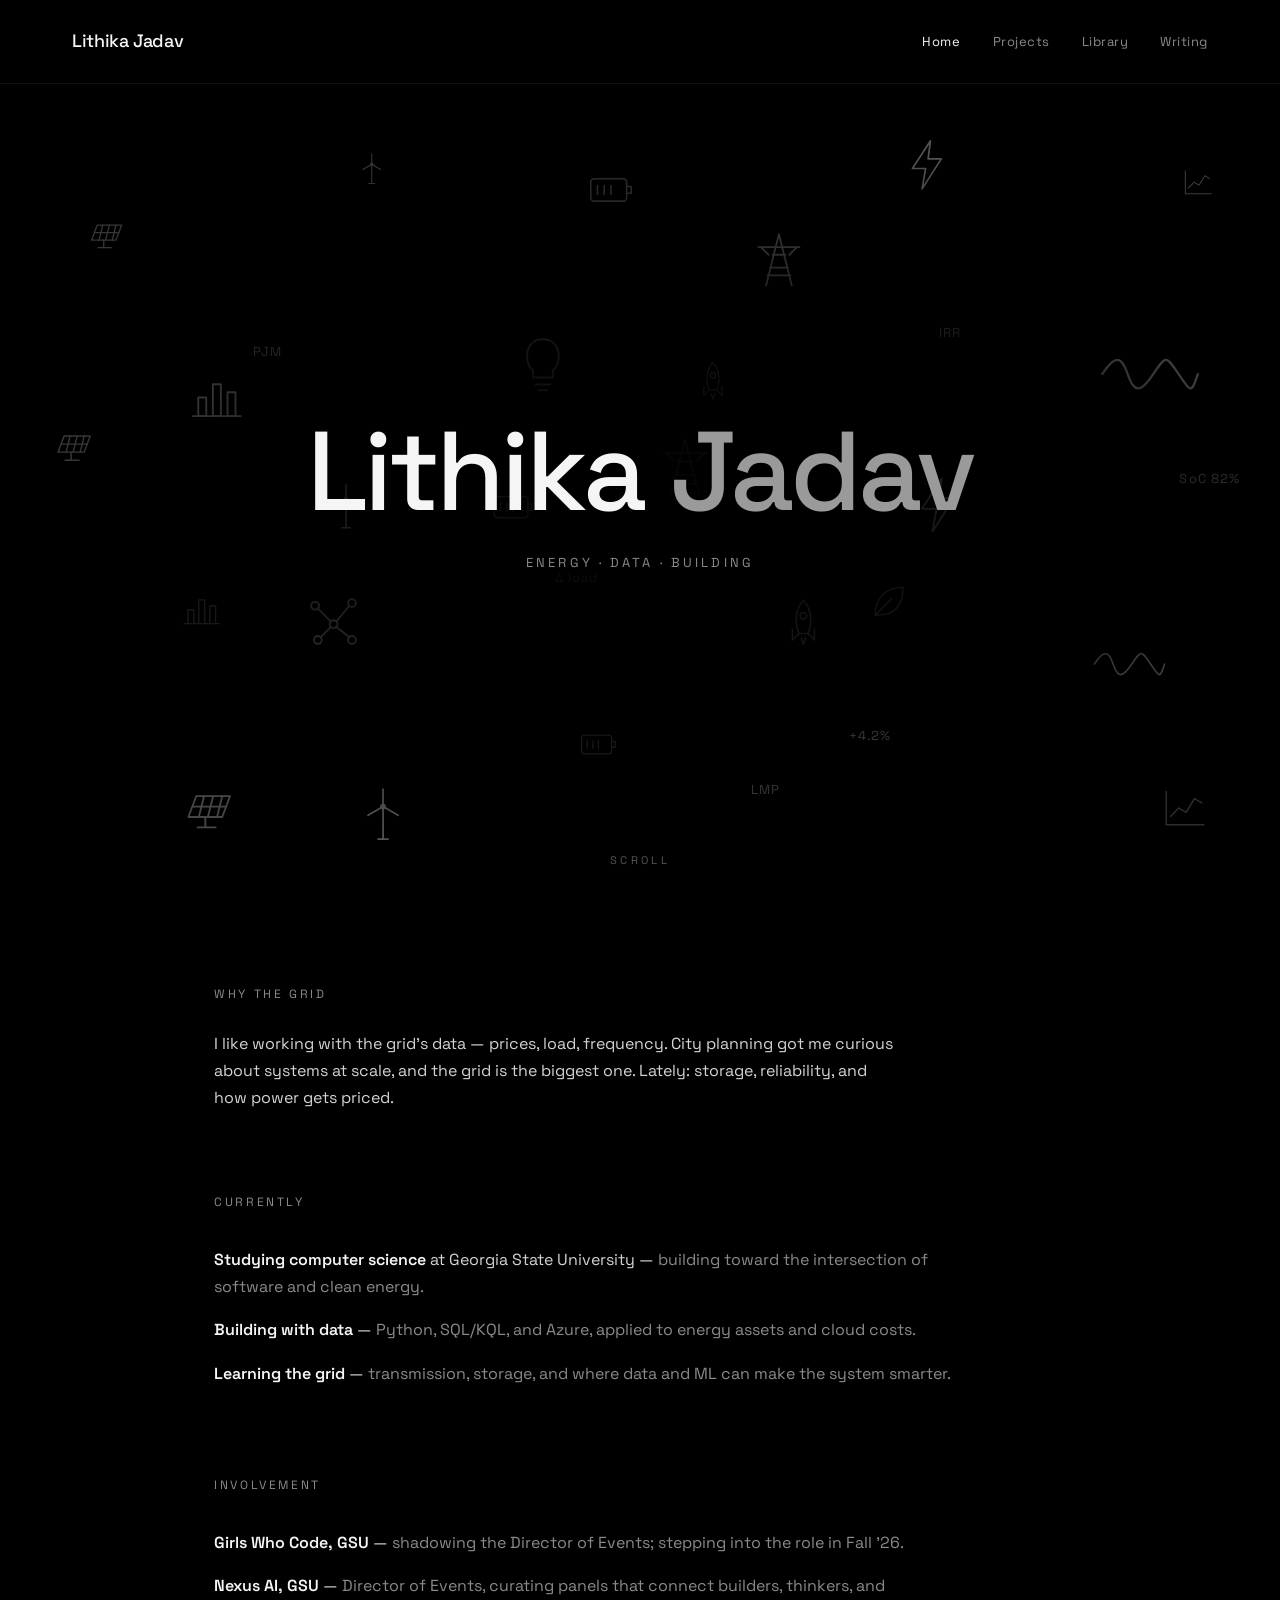
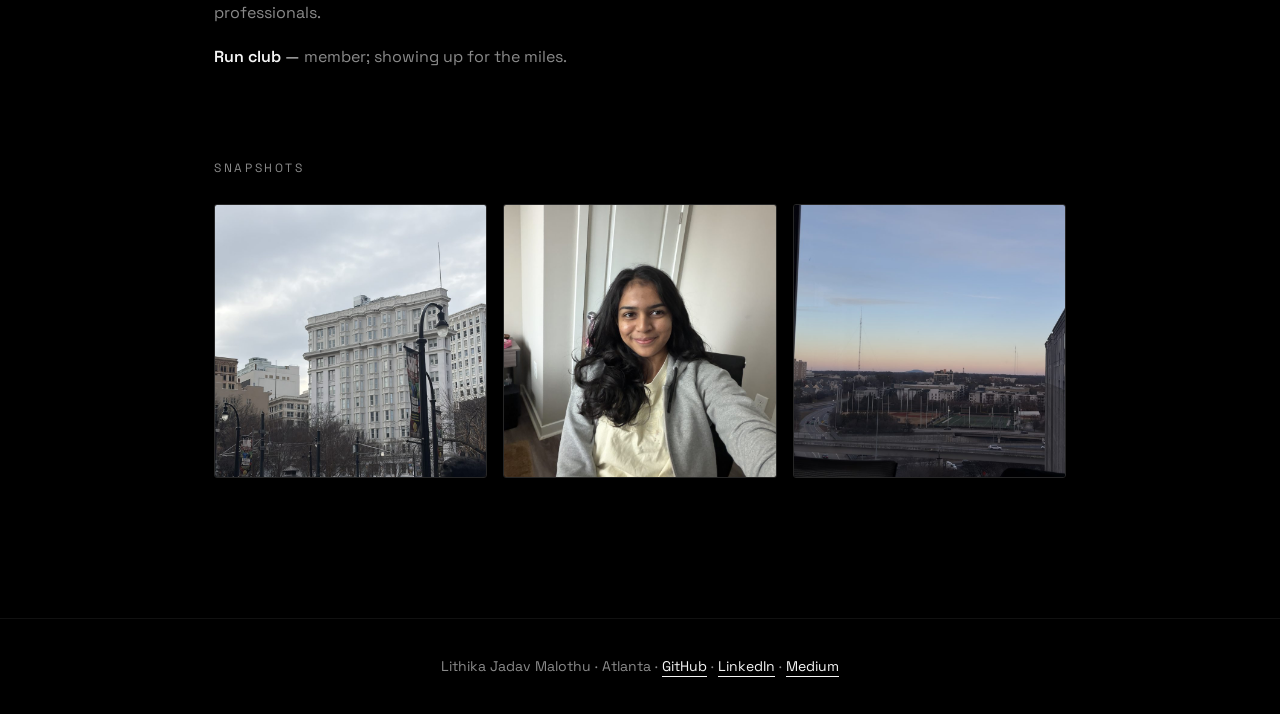
==== commit bb05ae87: "Add files via upload" ====
--- a/index.html
+++ b/index.html
@@ -4,11 +4,10 @@
 <meta charset="UTF-8">
 <meta name="viewport" content="width=device-width, initial-scale=1.0">
 <title>Lithika Jadav</title>
-<meta name="description" content="Lithika Jadav Malothu — computer science, data analytics, and sustainability. Most interested in the grid.">
-<!-- Terminal-style monospace, same family of look as the reference site -->
+<meta name="description" content="Lithika Jadav Malothu — computer science student working where energy, data, and new ventures meet.">
 <link rel="preconnect" href="https://fonts.googleapis.com">
 <link rel="preconnect" href="https://fonts.gstatic.com" crossorigin>
-<link href="https://fonts.googleapis.com/css2?family=JetBrains+Mono:wght@400;500;700&display=swap" rel="stylesheet">
+<link href="https://fonts.googleapis.com/css2?family=Space+Grotesk:wght@300;400;500;600&display=swap" rel="stylesheet">
 <style>
   :root{
     --bg:       #000000;
@@ -17,15 +16,18 @@
     --text:     #d4d4d4;
     --dim:      #8a8a8a;
     --white:    #f5f5f5;
-    --mono:     "JetBrains Mono", ui-monospace, "SF Mono", Menlo, Consolas, monospace;
+    --sans:     "Space Grotesk", "Helvetica Neue", Arial, sans-serif;
+    --mono:     "Space Grotesk", "Helvetica Neue", Arial, sans-serif;
+    --serif:    "Space Grotesk", "Helvetica Neue", Arial, sans-serif;
   }
   *{ box-sizing:border-box; margin:0; padding:0; }
   body{
     background:var(--bg);
     color:var(--text);
-    font-family:var(--mono);
+    font-family:var(--sans);
     font-size:16px;
-    line-height:1.75;
+    font-weight:400;
+    line-height:1.7;
     -webkit-font-smoothing:antialiased;
   }
   a{ color:var(--white); text-decoration:underline; text-underline-offset:5px; text-decoration-thickness:1px; }
@@ -46,17 +48,17 @@
     gap:16px; flex-wrap:wrap;
   }
   .brand{
-    font-weight:700; color:var(--white); font-size:16px;
+    font-family:var(--serif); font-weight:500; letter-spacing:-.02em; color:var(--white); font-size:18px;
     cursor:pointer; text-decoration:none;
   }
   nav.tabs{ display:flex; gap:32px; flex-wrap:wrap; }
   nav.tabs button{
     background:none; border:none; cursor:pointer;
-    font-family:var(--mono); font-size:15px; color:var(--dim);
+    font-family:var(--mono); font-size:13px; letter-spacing:.04em; color:var(--dim);
     padding:2px 0;
   }
   nav.tabs button:hover{ color:var(--white); }
-  nav.tabs button.active{ color:var(--white); font-weight:700; }
+  nav.tabs button.active{ color:var(--white); }
   nav.tabs button:focus-visible{ outline:1px solid var(--white); outline-offset:4px; }
 
   /* ---------- pages ---------- */
@@ -66,25 +68,68 @@
   @media (prefers-reduced-motion: reduce){ .page{ animation:none; } }
 
   h1{
-    font-family:var(--mono);
-    font-size:clamp(34px,5.5vw,48px);
-    color:var(--white); font-weight:700; letter-spacing:-.01em;
+    font-family:var(--serif);
+    font-size:clamp(44px,7vw,64px);
+    color:var(--white); font-weight:500; letter-spacing:-.035em; line-height:1.05;
   }
   .intro{ font-size:17px; margin-top:34px; max-width:62ch; }
   .intro a, .intro b{ color:var(--white); font-weight:700; }
 
   section{ margin-top:80px; }
   .kicker{
-    color:var(--dim); font-size:15px; letter-spacing:.22em;
+    font-family:var(--mono); color:var(--dim); font-size:12px; letter-spacing:.22em;
     text-transform:uppercase; margin-bottom:26px;
   }
   .plain p{ max-width:68ch; }
 
   .list{ list-style:none; }
   .list li{ padding:8px 0; max-width:74ch; }
-  .list b{ color:var(--white); font-weight:700; }
+  .list b{ color:var(--white); font-weight:600; }
   .list u{ text-underline-offset:5px; text-decoration-thickness:1px; }
   .list .dim{ color:var(--dim); }
+
+  /* ---------- hero ---------- */
+  #home{ padding-top:0; }
+  .hero{
+    position:relative; height:calc(100vh - 80px); min-height:520px;
+    display:flex; flex-direction:column; justify-content:center; align-items:center;
+    text-align:center; overflow:hidden;
+    margin:0 calc(50% - 50vw); padding:0 24px;
+  }
+  .hero h1{ font-size:clamp(56px,10vw,112px); position:relative; z-index:2; }
+  .hero h1 em{ font-style:normal; color:#9a9a9a; }
+  .hero .line{
+    position:relative; z-index:2; margin-top:22px;
+    font-family:var(--mono); font-size:13px; letter-spacing:.24em;
+    text-transform:uppercase; color:var(--dim);
+  }
+  .float-field{ position:absolute; inset:0; z-index:1; pointer-events:none; }
+  .float-field::after{ /* vignette so text stays readable */
+    content:""; position:absolute; inset:0;
+    background:radial-gradient(ellipse 55% 45% at 50% 50%, rgba(0,0,0,.92) 0%, rgba(0,0,0,.55) 55%, rgba(0,0,0,0) 100%);
+  }
+  .fl{
+    position:absolute; color:#6e6e6e; opacity:0;
+    animation:drift var(--dur) ease-in-out var(--delay) infinite alternate,
+              appear 2.4s ease var(--delay) forwards;
+  }
+  .fl svg{ display:block; width:100%; height:100%; stroke:currentColor; fill:none; stroke-width:1.4; stroke-linecap:round; stroke-linejoin:round; }
+  .fl.txt{ font-family:var(--mono); font-size:13px; letter-spacing:.08em; white-space:nowrap; }
+  .fl .spin{ transform-origin:50% 38%; animation:spin 6s linear infinite; }
+  @keyframes drift{
+    from{ transform:translate(0,0) rotate(var(--r0)); }
+    to{ transform:translate(var(--dx),var(--dy)) rotate(var(--r1)); }
+  }
+  @keyframes appear{ to{ opacity:var(--op); } }
+  @keyframes spin{ to{ transform:rotate(360deg); } }
+  .scroll-cue{
+    position:absolute; bottom:34px; z-index:2;
+    font-family:var(--mono); font-size:11px; letter-spacing:.3em; color:#555;
+    text-transform:uppercase;
+  }
+  @media (prefers-reduced-motion: reduce){
+    .fl, .fl .spin{ animation:none; opacity:var(--op); }
+  }
 
   /* ---------- home photo strip ---------- */
   .snap-row{
@@ -104,12 +149,12 @@
     border:1px solid var(--line); background:var(--card);
     border-radius:4px; padding:34px 38px; margin-top:34px;
   }
-  .card h3{ color:var(--white); font-size:20px; font-weight:700; margin-bottom:14px; }
+  .card h3{ color:var(--white); font-family:var(--serif); font-size:22px; font-weight:500; letter-spacing:-.015em; line-height:1.25; margin-bottom:14px; }
   .card h3 a{ text-decoration:none; }
   .card h3 a:hover{ text-decoration:underline; }
   .card p{ max-width:78ch; }
-  .card .meta{ color:var(--dim); font-size:14px; margin-bottom:8px; }
-  .card .repo{ display:inline-block; margin-top:16px; font-size:14px; color:var(--dim); }
+  .card .meta{ font-family:var(--mono); color:var(--dim); font-size:12px; letter-spacing:.08em; margin-bottom:8px; }
+  .card .repo{ display:inline-block; font-family:var(--mono); margin-top:16px; font-size:14px; color:var(--dim); }
   .card .repo:hover{ color:var(--white); }
 
   /* ---------- library ---------- */
@@ -124,11 +169,11 @@
     padding:44px 32px 36px; text-align:center;
   }
   .tag{
-    display:inline-block; font-size:11px; letter-spacing:.16em; text-transform:uppercase;
+    display:inline-block; font-family:var(--mono); font-size:11px; letter-spacing:.16em; text-transform:uppercase;
     padding:2px 10px; border:1px solid var(--line); border-radius:3px; color:var(--dim);
     margin-bottom:34px;
   }
-  .lib-title{ color:var(--white); font-size:18px; font-weight:700; margin-top:34px; }
+  .lib-title{ color:var(--white); font-family:var(--serif); font-size:20px; font-weight:500; letter-spacing:-.01em; margin-top:34px; }
   .lib-by{ color:var(--dim); font-size:14px; margin-top:6px; }
   .lib-slot.compact{
     display:flex; flex-direction:column; align-items:center; justify-content:center;
@@ -201,34 +246,19 @@
 
   <!-- ============ HOME ============ -->
   <div class="page active" id="home">
-    <h1>Lithika Jadav</h1>
-
-    <p class="intro">
-      cs, data analytics &amp; sustainability. I turn messy operational data
-      into decisions — and I'm most interested in <b>the grid</b>.
-    </p>
+    <div class="hero">
+      <div class="float-field" id="floatField" aria-hidden="true"></div>
+      <h1>Lithika <em>Jadav</em></h1>
+      <div class="line">energy &middot; data &middot; building</div>
+      <div class="scroll-cue">scroll</div>
+    </div>
 
     <section class="plain">
       <div class="kicker">Why the grid</div>
       <p>
-        I like working with the grid's data — prices, load, frequency: the
-        signals a continent-sized machine gives off in real time. City planning
-        got me curious about systems at scale, and the grid is the biggest one.
-      </p>
-      <p style="margin-top:18px">
-        Lately I've been learning how the grid is changing as solar and storage
-        come online — what batteries do for reliability, why assets quietly
-        underperform, and how to measure it.
-      </p>
-    </section>
-
-    <section>
-      <div class="kicker">Data &amp; sustainability</div>
-      <p style="max-width:68ch">
-        Sustainability goals are only as good as the numbers behind them. Most of
-        my work sits in the same place: take raw data — inverter readings, air
-        quality sensors, cloud bills — find where value or resources are being
-        lost, and make it clear who should act and what it's worth.
+        I like working with the grid's data — prices, load, frequency. City
+        planning got me curious about systems at scale, and the grid is the
+        biggest one. Lately: storage, reliability, and how power gets priced.
       </p>
     </section>
 
@@ -394,6 +424,13 @@
         <div class="lib-by">Tony Scott &middot; 1986 &middot; the original</div>
       </div>
 
+      <!-- FILM: No Time to Die -->
+      <div class="lib-slot compact">
+        <span class="tag">Film &middot; James Bond</span>
+        <div class="lib-title" style="margin-top:0; font-size:26px;">No Time to Die</div>
+        <div class="lib-by">Cary Joji Fukunaga &middot; 2021</div>
+      </div>
+
     </div>
   </div>
 
@@ -429,5 +466,57 @@
   }
 </script>
 
+
+<script>
+(function(){
+  var field = document.getElementById('floatField');
+  if(!field) return;
+  var icons = {
+    solar:'<svg viewBox="0 0 48 48"><path d="M8 30 L14 14 H40 L34 30 Z"/><path d="M11 22 H37 M20 14 L16 30 M27 14 L23 30 M34 14 L30 30"/><path d="M21 30 V38 M15 38 H29"/></svg>',
+    wind:'<svg viewBox="0 0 48 48"><path d="M24 18 V44 M20 44 H28"/><g class="spin"><path d="M24 18 L24 4 M24 18 L36 25 M24 18 L12 25"/><circle cx="24" cy="18" r="1.6"/></g></svg>',
+    battery:'<svg viewBox="0 0 48 48"><rect x="6" y="14" width="32" height="20" rx="3"/><path d="M38 21 H42 V27 H38"/><path d="M12 20 V28 M18 20 V28 M24 20 V28"/></svg>',
+    tower:'<svg viewBox="0 0 48 48"><path d="M24 4 L14 44 M24 4 L34 44 M17 30 H31 M19 20 H29 M8 14 H40 M10 14 L16 20 M38 14 L32 20 M15 36 L33 36"/></svg>',
+    bolt:'<svg viewBox="0 0 48 48"><path d="M27 4 L12 27 H23 L20 44 L36 19 H25 Z"/></svg>',
+    chart:'<svg viewBox="0 0 48 48"><path d="M6 40 H42 M6 40 V8"/><path d="M10 32 L18 24 L25 28 L33 15 L40 19"/></svg>',
+    bars:'<svg viewBox="0 0 48 48"><path d="M6 40 H42"/><rect x="10" y="26" width="6" height="14"/><rect x="21" y="16" width="6" height="24"/><rect x="32" y="22" width="6" height="18"/></svg>',
+    nodes:'<svg viewBox="0 0 48 48"><circle cx="10" cy="12" r="3"/><circle cx="38" cy="10" r="3"/><circle cx="24" cy="26" r="3"/><circle cx="12" cy="38" r="3"/><circle cx="38" cy="38" r="3"/><path d="M12 14 L22 24 M36 12 L26 24 M22 28 L14 36 M26 28 L36 36"/></svg>',
+    bulb:'<svg viewBox="0 0 48 48"><path d="M17 30 C10 25 11 8 24 8 C37 8 38 25 31 30 V35 H17 Z"/><path d="M19 40 H29 M21 44 H27"/></svg>',
+    rocket:'<svg viewBox="0 0 48 48"><path d="M24 4 C32 12 32 26 28 34 H20 C16 26 16 12 24 4 Z"/><circle cx="24" cy="18" r="3"/><path d="M20 34 L14 40 V30 M28 34 L34 40 V30 M22 38 L24 44 L26 38"/></svg>',
+    leaf:'<svg viewBox="0 0 48 48"><path d="M10 38 C10 18 22 8 40 8 C40 28 30 38 12 38 Z"/><path d="M10 38 L28 20"/></svg>',
+    sine:'<svg viewBox="0 0 64 24"><path d="M2 12 C10 0 14 0 18 12 S26 24 34 12 S42 0 50 12 S58 24 62 12"/></svg>'
+  };
+  var words = ['60 Hz','$/MWh','kWh','LMP','+4.2%','SoC 82%','ERCOT','PJM','Δ load','MW','IRR','seed'];
+  var keys = Object.keys(icons);
+  var small = window.innerWidth < 640;
+  var count = small ? 16 : 30;
+  function rnd(a,b){ return a + Math.random()*(b-a); }
+  for(var i=0;i<count;i++){
+    var el = document.createElement('div');
+    var isText = Math.random() < 0.35;
+    el.className = 'fl' + (isText ? ' txt' : '');
+    if(isText){
+      el.textContent = words[i % words.length];
+    } else {
+      var k = keys[i % keys.length];
+      el.innerHTML = icons[k];
+      var size = rnd(small?30:34, small?52:68);
+      el.style.width = (k==='sine' ? size*1.6 : size) + 'px';
+      el.style.height = (k==='sine' ? size*0.6 : size) + 'px';
+    }
+    var cols = small ? 4 : 6, rows = Math.ceil(count/cols);
+    var cx = i % cols, cy = Math.floor(i / cols);
+    el.style.left = ((cx + rnd(.1,.8)) / cols * 94 + 2) + '%';
+    el.style.top  = ((cy + rnd(.1,.8)) / rows * 86 + 4) + '%';
+    el.style.setProperty('--dx', rnd(-60,60).toFixed(0)+'px');
+    el.style.setProperty('--dy', rnd(-50,50).toFixed(0)+'px');
+    el.style.setProperty('--r0', rnd(-8,8).toFixed(0)+'deg');
+    el.style.setProperty('--r1', rnd(-8,8).toFixed(0)+'deg');
+    el.style.setProperty('--dur', rnd(9,18).toFixed(1)+'s');
+    el.style.setProperty('--delay', rnd(0,2.5).toFixed(2)+'s');
+    el.style.setProperty('--op', rnd(.35,.8).toFixed(2));
+    field.appendChild(el);
+  }
+})();
+</script>
 </body>
 </html>
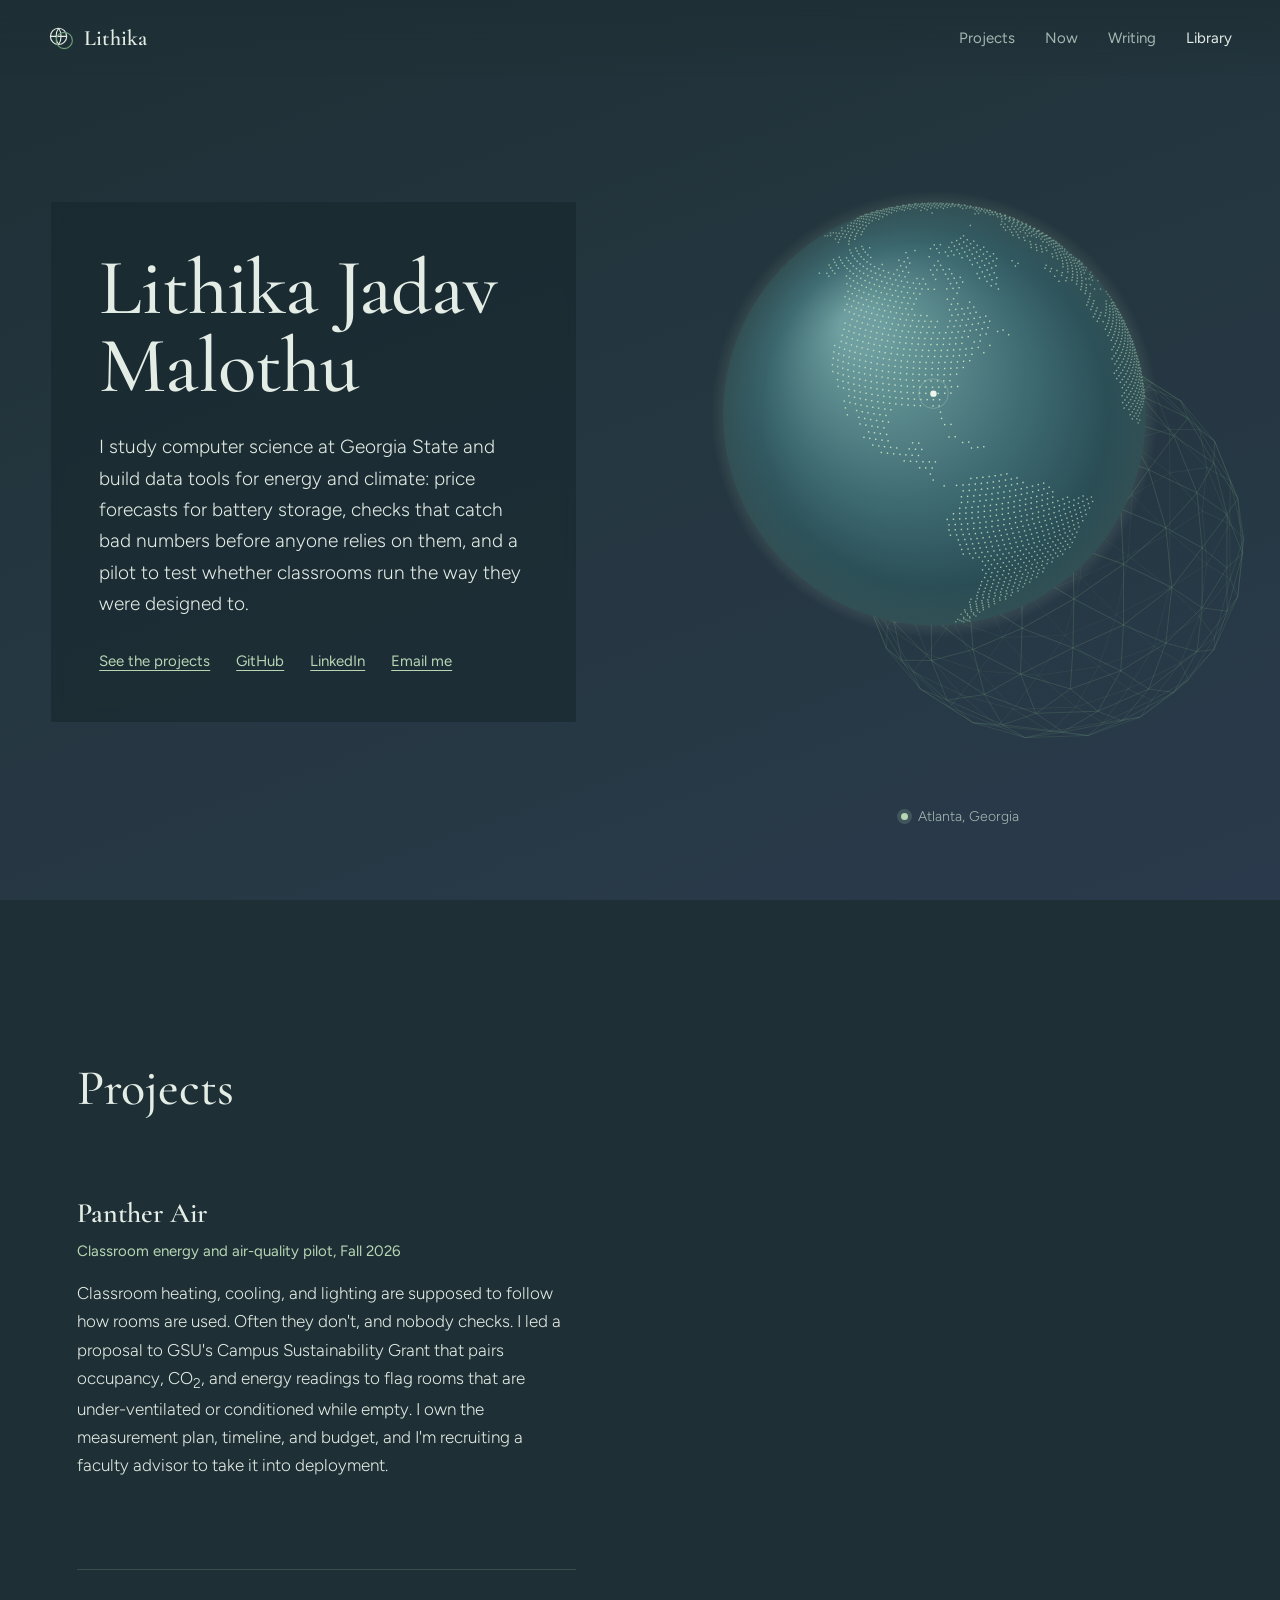
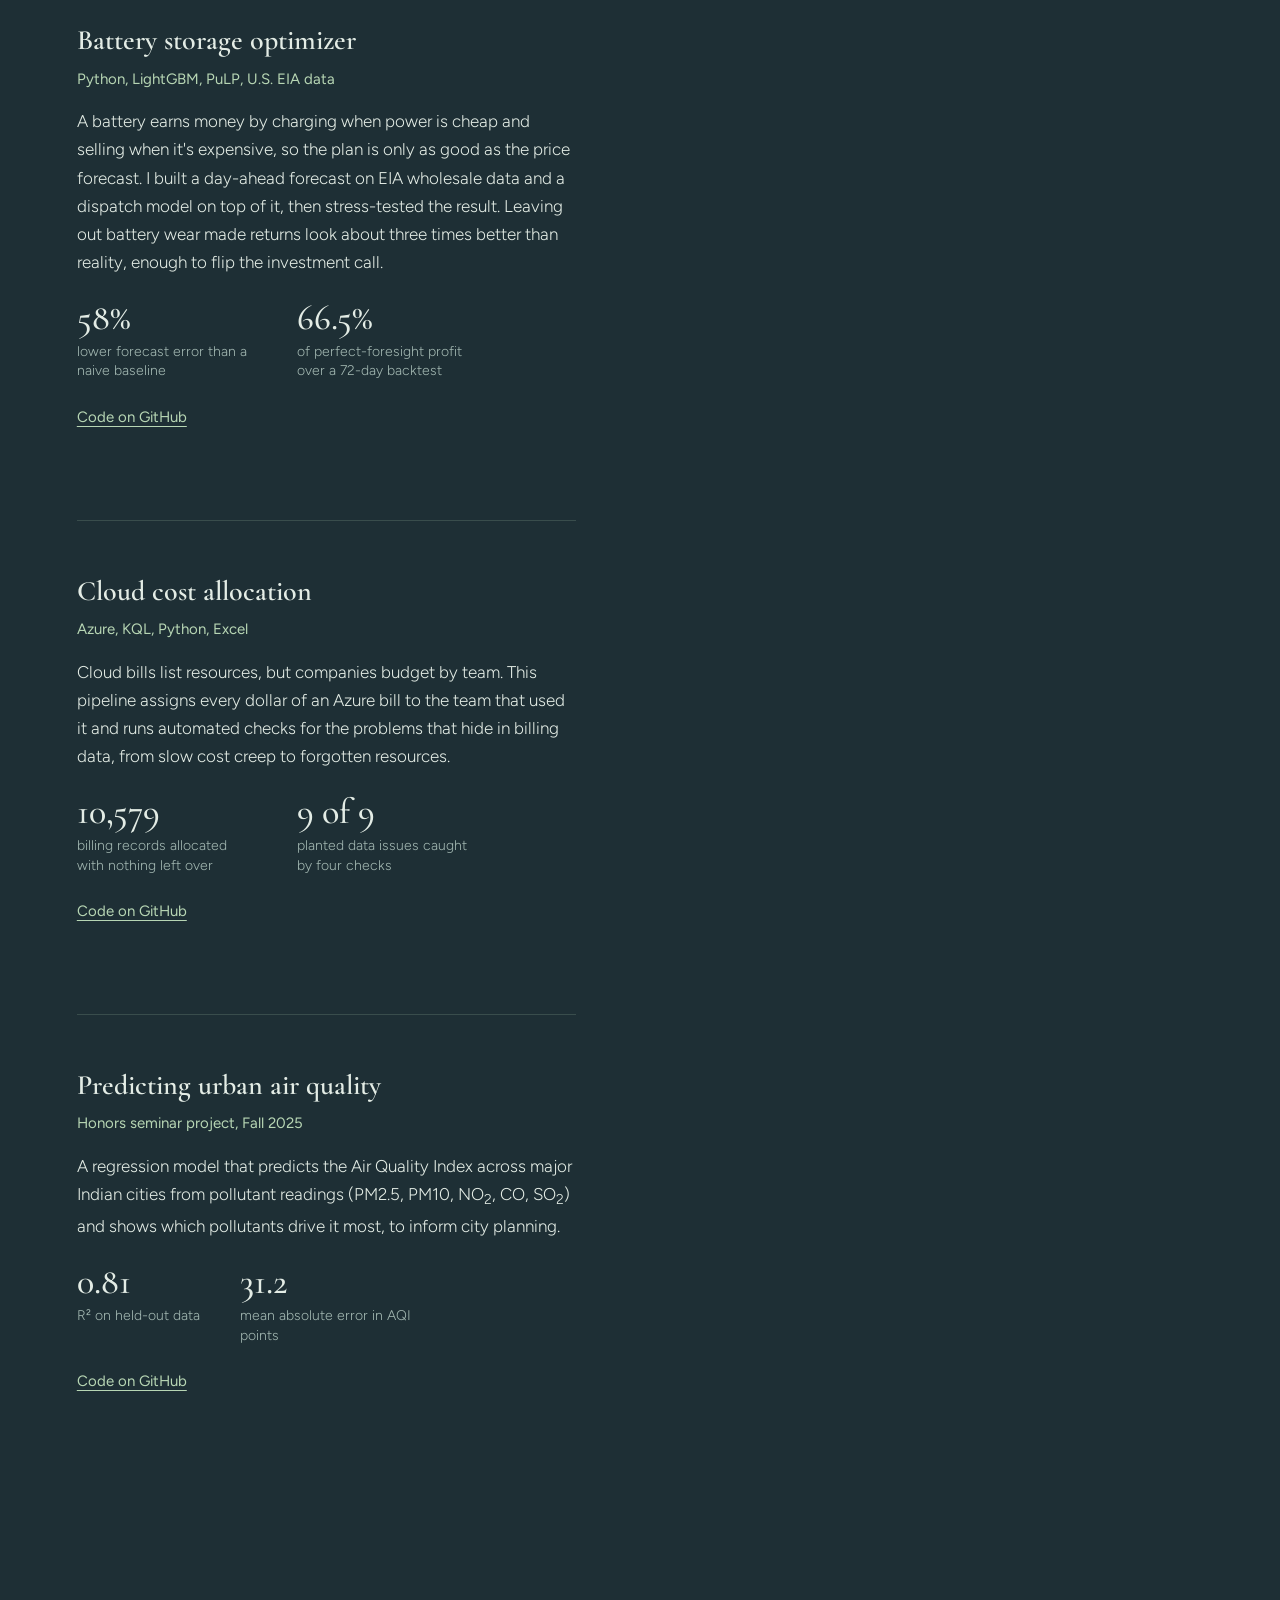
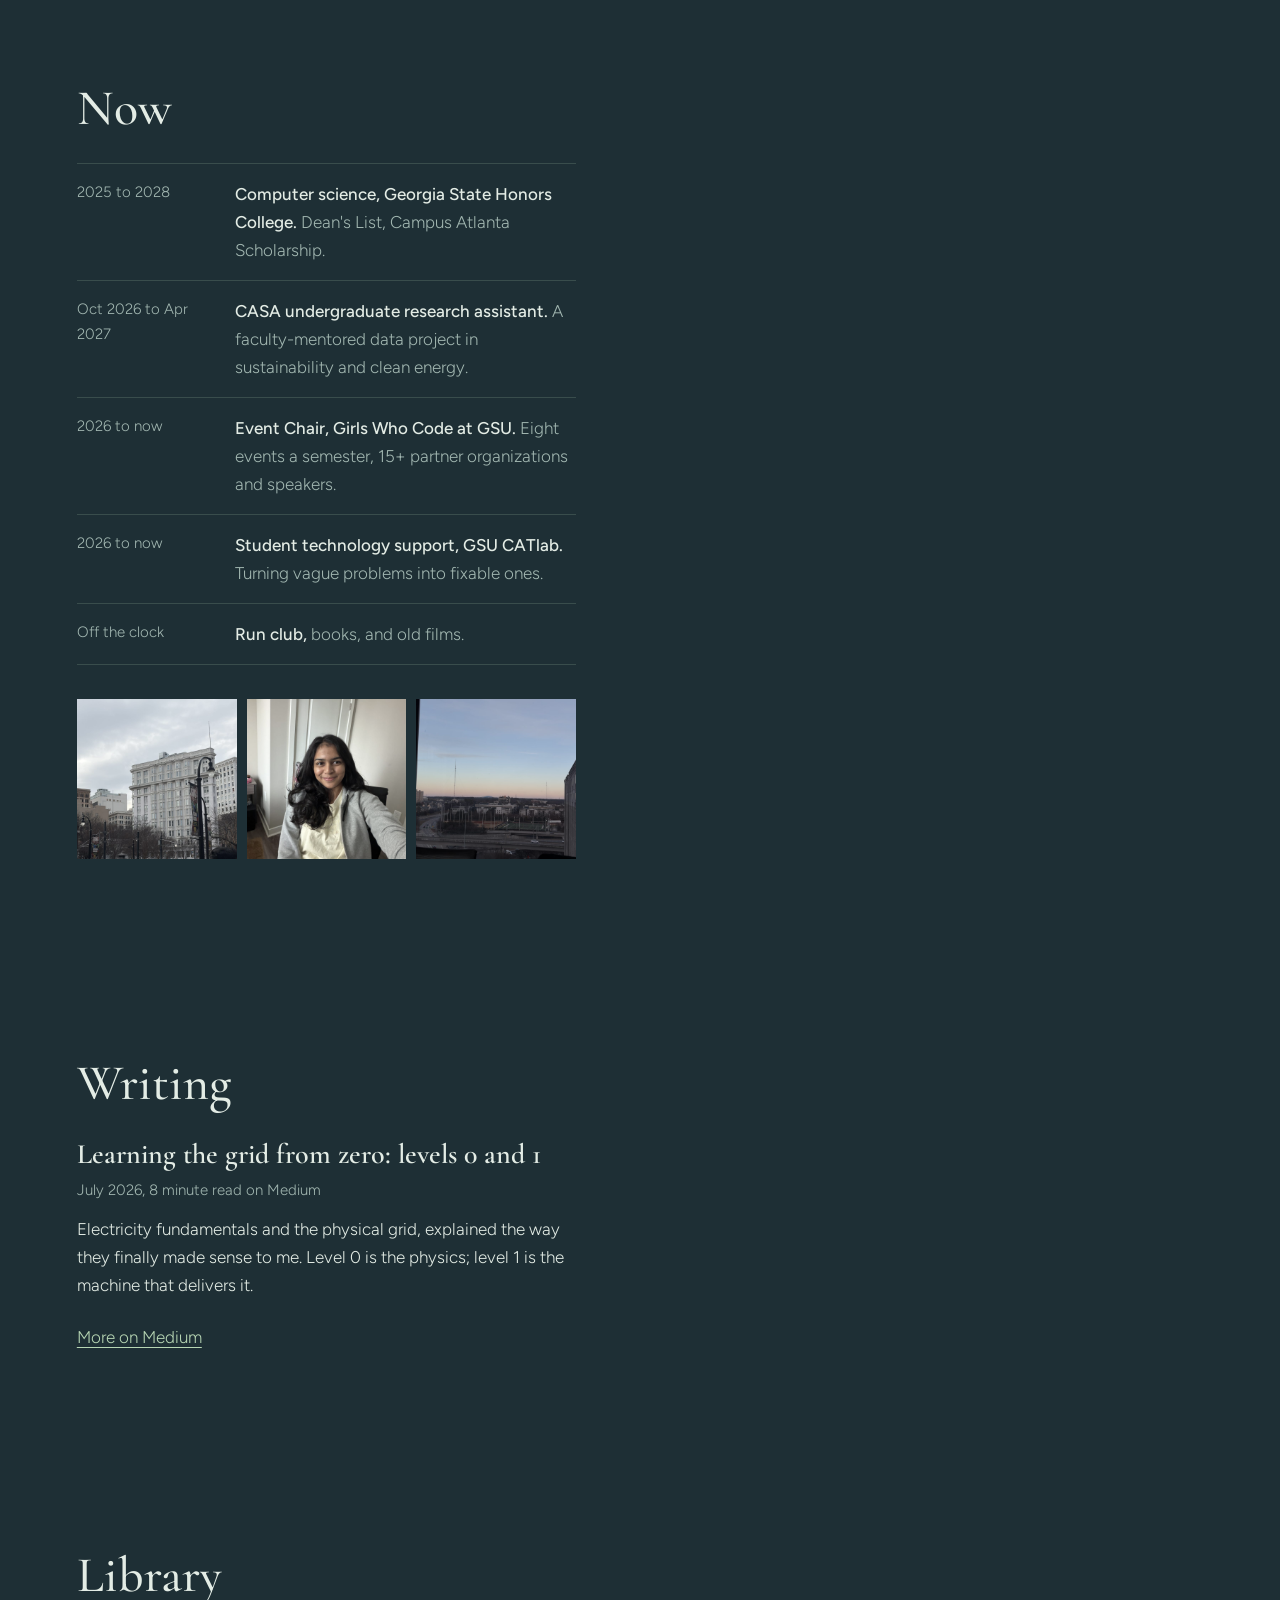
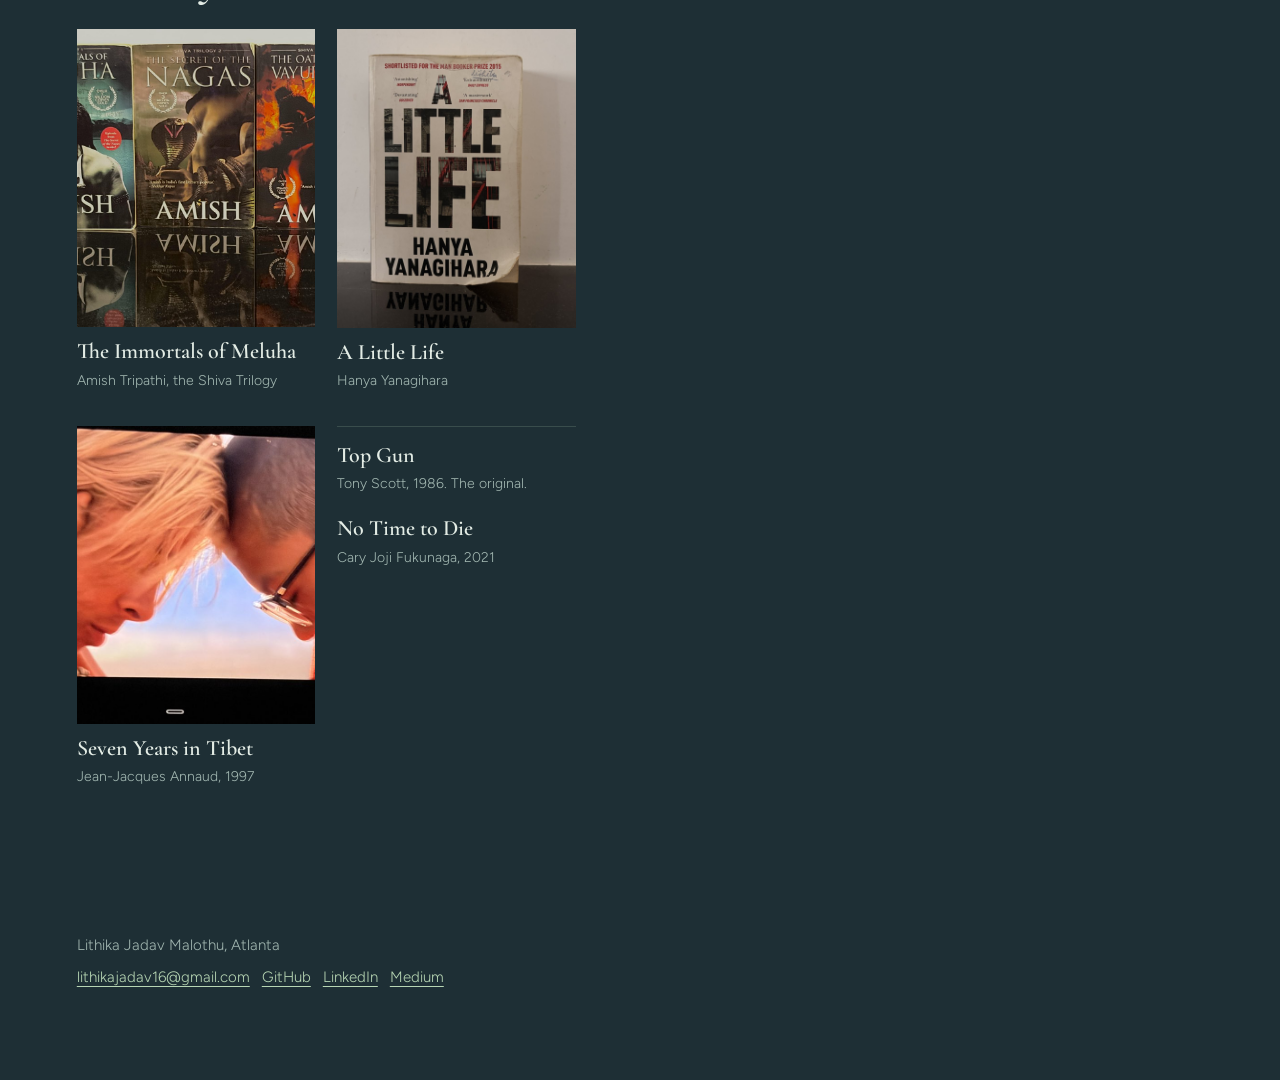
==== commit 3c419eb7: "Redesign portfolio: slate and sage palette, scroll-linked globe Co-Authored-By: Claude Opus 5.5 <nor" ====
--- a/index.html
+++ b/index.html
@@ -3,519 +3,484 @@
 <head>
 <meta charset="UTF-8">
 <meta name="viewport" content="width=device-width, initial-scale=1.0">
-<title>Lithika Jadav</title>
-<meta name="description" content="Lithika Jadav Malothu — computer science student working where energy, data, and new ventures meet.">
+<title>Lithika Jadav Malothu</title>
+<meta name="description" content="Lithika Jadav Malothu, computer science student at Georgia State building data tools for energy and climate.">
 <link rel="preconnect" href="https://fonts.googleapis.com">
 <link rel="preconnect" href="https://fonts.gstatic.com" crossorigin>
-<link href="https://fonts.googleapis.com/css2?family=Space+Grotesk:wght@300;400;500;600&display=swap" rel="stylesheet">
+<link href="https://fonts.googleapis.com/css2?family=Cormorant+Garamond:ital,wght@0,500;0,600;1,500&family=Figtree:wght@300;400;500&display=swap" rel="stylesheet">
 <style>
   :root{
-    --bg:       #000000;
-    --card:     #0d0d0d;
-    --line:     #262626;
-    --text:     #d4d4d4;
-    --dim:      #8a8a8a;
-    --white:    #f5f5f5;
-    --sans:     "Space Grotesk", "Helvetica Neue", Arial, sans-serif;
-    --mono:     "Space Grotesk", "Helvetica Neue", Arial, sans-serif;
-    --serif:    "Space Grotesk", "Helvetica Neue", Arial, sans-serif;
+    --deep:   #1e2f35;
+    --slate:  #2a3a4c;
+    --sea:    #3e6b72;
+    --sage:   #6f9e78;
+    --mint:   #b7d6b4;
+    --text:   #e3ece5;
+    --dim:    #a2b7b1;
+    --line:   rgba(183,214,180,.18);
+    --panel:  rgba(24,40,46,.62);
+    --serif:  "Cormorant Garamond", Georgia, serif;
+    --sans:   "Figtree", "Helvetica Neue", Arial, sans-serif;
   }
   *{ box-sizing:border-box; margin:0; padding:0; }
+  html{ scroll-behavior:smooth; }
+  @media (prefers-reduced-motion: reduce){ html{ scroll-behavior:auto; } }
   body{
-    background:var(--bg);
+    background:linear-gradient(160deg, var(--deep) 0%, #24363f 45%, var(--slate) 100%) fixed;
+    background-color:var(--deep);
     color:var(--text);
-    font-family:var(--sans);
-    font-size:16px;
-    font-weight:400;
-    line-height:1.7;
+    font-family:var(--sans); font-weight:300;
+    font-size:17px; line-height:1.65;
     -webkit-font-smoothing:antialiased;
   }
-  a{ color:var(--white); text-decoration:underline; text-underline-offset:5px; text-decoration-thickness:1px; }
+  a{ color:var(--mint); text-decoration:underline; text-decoration-thickness:1px; text-underline-offset:4px; }
   a:hover{ color:#fff; }
-  ::selection{ background:#333; color:#fff; }
-
-  .wrap{ max-width:900px; margin:0 auto; padding:0 24px; }
-
-  /* ---------- header ---------- */
-  header{
-    position:sticky; top:0; z-index:10;
-    background:rgba(0,0,0,.9); backdrop-filter:blur(8px);
-    border-bottom:1px solid #111;
-  }
-  .nav{
-    display:flex; align-items:center; justify-content:space-between;
-    max-width:1200px; margin:0 auto; padding:26px 32px;
-    gap:16px; flex-wrap:wrap;
-  }
-  .brand{
-    font-family:var(--serif); font-weight:500; letter-spacing:-.02em; color:var(--white); font-size:18px;
-    cursor:pointer; text-decoration:none;
-  }
-  nav.tabs{ display:flex; gap:32px; flex-wrap:wrap; }
-  nav.tabs button{
-    background:none; border:none; cursor:pointer;
-    font-family:var(--mono); font-size:13px; letter-spacing:.04em; color:var(--dim);
-    padding:2px 0;
-  }
-  nav.tabs button:hover{ color:var(--white); }
-  nav.tabs button.active{ color:var(--white); }
-  nav.tabs button:focus-visible{ outline:1px solid var(--white); outline-offset:4px; }
-
-  /* ---------- pages ---------- */
-  .page{ display:none; padding:110px 0 140px; animation:fade .3s ease; }
-  .page.active{ display:block; }
-  @keyframes fade{ from{opacity:0;} to{opacity:1;} }
-  @media (prefers-reduced-motion: reduce){ .page{ animation:none; } }
-
+  a:focus-visible, button:focus-visible{ outline:2px solid var(--mint); outline-offset:4px; border-radius:2px; }
+  ::selection{ background:var(--sage); color:#10201a; }
+  img{ max-width:100%; display:block; }
+
+  /* ---------- top bar ---------- */
+  .bar{
+    position:fixed; top:0; left:0; right:0; z-index:20;
+    display:flex; justify-content:space-between; align-items:center; gap:16px;
+    padding:20px clamp(16px,4vw,48px);
+    background:linear-gradient(to bottom, rgba(30,47,53,.92), rgba(30,47,53,0));
+  }
+  .mark{ display:flex; align-items:center; gap:10px; color:var(--text); text-decoration:none; font-family:var(--serif); font-size:22px; font-weight:600; letter-spacing:.01em; }
+  .mark svg{ width:26px; height:26px; }
+  .bar nav{ display:flex; gap:clamp(14px,2.4vw,30px); }
+  .bar nav a{ color:var(--dim); text-decoration:none; font-size:15px; font-weight:400; }
+  .bar nav a:hover, .bar nav a.on{ color:var(--text); }
+
+  /* ---------- layout: content left, globe right ---------- */
+  .stage{ display:grid; grid-template-columns:minmax(0,1fr) minmax(0,1fr); }
+  .content{ padding:0 clamp(16px,5vw,72px) 0 clamp(16px,6vw,96px); position:relative; z-index:2; }
+  .sky{ position:sticky; top:0; height:100vh; z-index:1; }
+  #globe{ width:100%; height:100%; display:block; }
+  .place{
+    position:absolute; left:50%; bottom:8vh; transform:translateX(-50%);
+    font-size:14px; color:var(--dim); white-space:nowrap;
+    display:flex; align-items:center; gap:10px;
+    transition:opacity .5s ease;
+  }
+  .place::before{ content:""; width:7px; height:7px; border-radius:50%; background:var(--mint); box-shadow:0 0 0 4px rgba(183,214,180,.18); }
+
+  section{ padding:18vh 0 4vh; max-width:560px; }
+  section:last-of-type{ padding-bottom:16vh; }
+
+  /* ---------- hero ---------- */
+  .hero{ min-height:100vh; display:flex; flex-direction:column; justify-content:center; padding-top:96px; padding-bottom:8vh; }
+  .hero-panel{
+    background:var(--panel); backdrop-filter:blur(6px); -webkit-backdrop-filter:blur(6px);
+    padding:clamp(28px,4vw,48px); border-radius:2px;
+    margin-left:calc(-1 * clamp(0px,2vw,40px));
+  }
   h1{
-    font-family:var(--serif);
-    font-size:clamp(44px,7vw,64px);
-    color:var(--white); font-weight:500; letter-spacing:-.035em; line-height:1.05;
-  }
-  .intro{ font-size:17px; margin-top:34px; max-width:62ch; }
-  .intro a, .intro b{ color:var(--white); font-weight:700; }
-
-  section{ margin-top:80px; }
-  .kicker{
-    font-family:var(--mono); color:var(--dim); font-size:12px; letter-spacing:.22em;
-    text-transform:uppercase; margin-bottom:26px;
-  }
-  .plain p{ max-width:68ch; }
-
-  .list{ list-style:none; }
-  .list li{ padding:8px 0; max-width:74ch; }
-  .list b{ color:var(--white); font-weight:600; }
-  .list u{ text-underline-offset:5px; text-decoration-thickness:1px; }
-  .list .dim{ color:var(--dim); }
-
-  /* ---------- hero ---------- */
-  #home{ padding-top:0; }
-  .hero{
-    position:relative; height:calc(100vh - 80px); min-height:520px;
-    display:flex; flex-direction:column; justify-content:center; align-items:center;
-    text-align:center; overflow:hidden;
-    margin:0 calc(50% - 50vw); padding:0 24px;
-  }
-  .hero h1{ font-size:clamp(56px,10vw,112px); position:relative; z-index:2; }
-  .hero h1 em{ font-style:normal; color:#9a9a9a; }
-  .hero .line{
-    position:relative; z-index:2; margin-top:22px;
-    font-family:var(--mono); font-size:13px; letter-spacing:.24em;
-    text-transform:uppercase; color:var(--dim);
-  }
-  .float-field{ position:absolute; inset:0; z-index:1; pointer-events:none; }
-  .float-field::after{ /* vignette so text stays readable */
-    content:""; position:absolute; inset:0;
-    background:radial-gradient(ellipse 55% 45% at 50% 50%, rgba(0,0,0,.92) 0%, rgba(0,0,0,.55) 55%, rgba(0,0,0,0) 100%);
-  }
-  .fl{
-    position:absolute; color:#6e6e6e; opacity:0;
-    animation:drift var(--dur) ease-in-out var(--delay) infinite alternate,
-              appear 2.4s ease var(--delay) forwards;
-  }
-  .fl svg{ display:block; width:100%; height:100%; stroke:currentColor; fill:none; stroke-width:1.4; stroke-linecap:round; stroke-linejoin:round; }
-  .fl.txt{ font-family:var(--mono); font-size:13px; letter-spacing:.08em; white-space:nowrap; }
-  .fl .spin{ transform-origin:50% 38%; animation:spin 6s linear infinite; }
-  @keyframes drift{
-    from{ transform:translate(0,0) rotate(var(--r0)); }
-    to{ transform:translate(var(--dx),var(--dy)) rotate(var(--r1)); }
-  }
-  @keyframes appear{ to{ opacity:var(--op); } }
-  @keyframes spin{ to{ transform:rotate(360deg); } }
-  .scroll-cue{
-    position:absolute; bottom:34px; z-index:2;
-    font-family:var(--mono); font-size:11px; letter-spacing:.3em; color:#555;
-    text-transform:uppercase;
-  }
-  @media (prefers-reduced-motion: reduce){
-    .fl, .fl .spin{ animation:none; opacity:var(--op); }
-  }
-
-  /* ---------- home photo strip ---------- */
-  .snap-row{
-    display:grid; grid-template-columns:repeat(3,1fr); gap:16px;
-  }
-  @media (max-width:640px){ .snap-row{ grid-template-columns:1fr; } }
-  .snap-row img{
-    display:block; width:100%; aspect-ratio:1/1; object-fit:cover;
-    border:1px solid var(--line); border-radius:3px;
-    transition:transform .3s ease;
-  }
-  .snap-row img:hover{ transform:translateY(-4px); }
-  @media (prefers-reduced-motion: reduce){ .snap-row img{ transition:none; } }
-
-  /* ---------- cards ---------- */
-  .card{
-    border:1px solid var(--line); background:var(--card);
-    border-radius:4px; padding:34px 38px; margin-top:34px;
-  }
-  .card h3{ color:var(--white); font-family:var(--serif); font-size:22px; font-weight:500; letter-spacing:-.015em; line-height:1.25; margin-bottom:14px; }
-  .card h3 a{ text-decoration:none; }
-  .card h3 a:hover{ text-decoration:underline; }
-  .card p{ max-width:78ch; }
-  .card .meta{ font-family:var(--mono); color:var(--dim); font-size:12px; letter-spacing:.08em; margin-bottom:8px; }
-  .card .repo{ display:inline-block; font-family:var(--mono); margin-top:16px; font-size:14px; color:var(--dim); }
-  .card .repo:hover{ color:var(--white); }
+    font-family:var(--serif); font-weight:500;
+    font-size:clamp(46px,6.2vw,84px); line-height:.98; letter-spacing:-.01em;
+  }
+  .lede{ margin-top:26px; font-size:clamp(17px,1.5vw,19px); max-width:44ch; color:var(--text); }
+  .links{ margin-top:30px; display:flex; flex-wrap:wrap; gap:12px 26px; font-size:15px; font-weight:400; }
+
+  h2{
+    font-family:var(--serif); font-weight:500;
+    font-size:clamp(36px,4vw,50px); line-height:1.05;
+    margin-bottom:28px;
+  }
+  h3{ font-family:var(--serif); font-weight:600; font-size:28px; line-height:1.15; }
+
+  /* ---------- now ---------- */
+  .now{ list-style:none; border-top:1px solid var(--line); }
+  .now li{ display:grid; grid-template-columns:140px 1fr; gap:18px; padding:16px 0; border-bottom:1px solid var(--line); }
+  .now .when{ color:var(--dim); font-size:15px; }
+  .now b{ font-weight:500; color:var(--text); }
+  .now span{ color:var(--dim); }
+  .snaps{ display:grid; grid-template-columns:repeat(3,1fr); gap:10px; margin-top:34px; }
+  .snaps img{ aspect-ratio:1/1; object-fit:cover; width:100%; filter:saturate(.85); }
+
+  /* ---------- projects ---------- */
+  .project{ padding:6vh 0 10vh; }
+  .project + .project{ border-top:1px solid var(--line); }
+  .project .where{ color:var(--mint); font-size:15px; font-weight:400; margin-top:10px; }
+  .project p{ margin-top:16px; }
+  .figures{ display:flex; flex-wrap:wrap; gap:18px 40px; margin-top:24px; }
+  .figures div{ min-width:120px; }
+  .figures strong{ display:block; font-family:var(--serif); font-weight:500; font-size:36px; line-height:1; color:var(--text); }
+  .figures small{ display:block; margin-top:6px; color:var(--dim); font-size:14px; line-height:1.4; max-width:20ch; }
+  .project .code{ display:inline-block; margin-top:24px; font-size:15px; font-weight:400; }
+
+  /* ---------- writing ---------- */
+  .post h3 a{ color:var(--text); text-decoration:none; }
+  .post h3 a:hover{ color:var(--mint); }
+  .post .date{ color:var(--dim); font-size:15px; margin-top:8px; }
+  .post p{ margin-top:12px; }
 
   /* ---------- library ---------- */
-  .sub{ color:var(--dim); margin-top:14px; }
-  .lib-grid{
-    display:grid; grid-template-columns:1fr 1fr; gap:40px; margin-top:56px;
-    align-items:stretch;
-  }
-  @media (max-width:760px){ .lib-grid{ grid-template-columns:1fr; } }
-  .lib-slot{
-    border:1px solid var(--line); background:var(--card); border-radius:4px;
-    padding:44px 32px 36px; text-align:center;
-  }
-  .tag{
-    display:inline-block; font-family:var(--mono); font-size:11px; letter-spacing:.16em; text-transform:uppercase;
-    padding:2px 10px; border:1px solid var(--line); border-radius:3px; color:var(--dim);
-    margin-bottom:34px;
-  }
-  .lib-title{ color:var(--white); font-family:var(--serif); font-size:20px; font-weight:500; letter-spacing:-.01em; margin-top:34px; }
-  .lib-by{ color:var(--dim); font-size:14px; margin-top:6px; }
-  .lib-slot.compact{
-    display:flex; flex-direction:column; align-items:center; justify-content:center;
-    gap:10px; padding:56px 32px;
-  }
-  .lib-slot.compact .tag{ margin-bottom:8px; }
-  .hint{ color:var(--dim); font-size:12px; margin-top:18px; letter-spacing:.06em; }
-
-  /* ----- photo frames (user's own shots) ----- */
-  .photo-scene{ display:flex; justify-content:center; }
-  .photo{
-    border:1px solid var(--line); border-radius:3px; overflow:hidden;
-    background:#0a0a0a; padding:10px;
-    box-shadow:12px 16px 30px rgba(0,0,0,.6);
-    transition:transform .4s ease;
-    max-width:340px;
-  }
-  .photo-scene:hover .photo{ transform:translateY(-6px); }
-  @media (prefers-reduced-motion: reduce){ .photo{ transition:none; } }
-  .photo img{
-    display:block; width:100%; height:auto; border:1px solid #2e2e2e;
-  }
-
-  /* ----- film frame: Seven Years in Tibet ----- */
-  .film-scene{ display:flex; justify-content:center; }
-  .film{
-    width:100%; max-width:360px; padding:14px 12px;
-    background:#0a0a0a; border:1px solid var(--line); border-radius:3px;
-    box-shadow:12px 16px 30px rgba(0,0,0,.6);
-    transition:transform .4s ease;
-  }
-  .film-scene:hover .film{ transform:translateY(-6px) rotate(-1deg); }
-  @media (prefers-reduced-motion: reduce){ .film{ transition:none; } }
-  .film .sprockets{
-    display:flex; justify-content:space-between; padding:0 2px;
-  }
-  .film .sprockets i{
-    width:12px; height:9px; background:#000; border:1px solid #2e2e2e; border-radius:2px;
-  }
-  .film .frame{
-    margin:10px 0; border:1px solid #2e2e2e; overflow:hidden;
-  }
-  .film .frame svg{ display:block; width:100%; height:auto; }
-  .film .caption{
-    text-align:center; font-size:10px; letter-spacing:.26em; color:var(--dim);
-    text-transform:uppercase; padding:4px 0 6px;
-  }
-
-  footer{
-    border-top:1px solid #111; padding:36px 24px; text-align:center;
-    color:var(--dim); font-size:14px;
+  .shelf{ display:grid; grid-template-columns:1fr 1fr; gap:34px 22px; }
+  .shelf figure img{ width:100%; aspect-ratio:4/5; object-fit:cover; }
+  .shelf figcaption{ margin-top:12px; }
+  .shelf .t{ font-family:var(--serif); font-size:22px; font-weight:600; line-height:1.15; display:block; }
+  .shelf .b{ color:var(--dim); font-size:14px; display:block; margin-top:4px; }
+  .shelf .wordonly{ border-top:1px solid var(--line); padding-top:16px; align-self:start; }
+
+  footer{ padding:0 0 10vh; max-width:560px; color:var(--dim); font-size:15px; }
+  footer p + p{ margin-top:8px; }
+
+  /* ---------- small screens: globe becomes a hero backdrop ---------- */
+  @media (max-width:900px){
+    .stage{ display:block; }
+    .sky{ position:absolute; top:0; left:0; right:0; height:62vh; min-height:380px; z-index:0; }
+    .place{ display:none; }
+    .hero{ padding-top:44vh; min-height:auto; }
+    .hero-panel{ margin-left:0; }
+    section{ padding-top:12vh; }
+    .bar nav a.opt{ display:none; }
+  }
+  @media (max-width:520px){
+    .now li{ grid-template-columns:1fr; gap:2px; }
+    .shelf{ grid-template-columns:1fr; }
   }
 </style>
 </head>
 <body>
 
-<header>
-  <div class="nav">
-    <a class="brand" onclick="go('home')">Lithika Jadav</a>
-    <nav class="tabs" aria-label="Site">
-      <button data-page="home" class="active" onclick="go('home')">Home</button>
-      <button data-page="projects" onclick="go('projects')">Projects</button>
-      <button data-page="library" onclick="go('library')">Library</button>
-      <button data-page="writing" onclick="go('writing')">Writing</button>
-    </nav>
-  </div>
+<header class="bar">
+  <a class="mark" href="#top" aria-label="Lithika Jadav Malothu, back to top">
+    <svg viewBox="0 0 32 32" fill="none" stroke="currentColor" stroke-width="1.4" aria-hidden="true"><circle cx="13" cy="14" r="10"/><path d="M3 14h20M13 4c-4 5-4 15 0 20M13 4c4 5 4 15 0 20"/><circle cx="20" cy="19" r="10" stroke="#6f9e78"/></svg>
+    Lithika
+  </a>
+  <nav aria-label="Sections">
+    <a href="#projects">Projects</a>
+    <a href="#now" class="opt">Now</a>
+    <a href="#writing">Writing</a>
+    <a href="#library" class="opt">Library</a>
+  </nav>
 </header>
 
-<main class="wrap">
-
-  <!-- ============ HOME ============ -->
-  <div class="page active" id="home">
-    <div class="hero">
-      <div class="float-field" id="floatField" aria-hidden="true"></div>
-      <h1>Lithika <em>Jadav</em></h1>
-      <div class="line">energy &middot; data &middot; building</div>
-      <div class="scroll-cue">scroll</div>
-    </div>
-
-    <section class="plain">
-      <div class="kicker">Why the grid</div>
-      <p>
-        I like working with the grid's data — prices, load, frequency. City
-        planning got me curious about systems at scale, and the grid is the
-        biggest one. Lately: storage, reliability, and how power gets priced.
-      </p>
+<div class="stage" id="top">
+  <main class="content">
+
+    <section class="hero" data-focus="33.75,-84.39" data-label="Atlanta, Georgia">
+      <div class="hero-panel">
+        <h1>Lithika Jadav Malothu</h1>
+        <p class="lede">I study computer science at Georgia State and build data tools for energy and climate: price forecasts for battery storage, checks that catch bad numbers before anyone relies on them, and a pilot to test whether classrooms run the way they were designed to.</p>
+        <div class="links">
+          <a href="#projects">See the projects</a>
+          <a href="https://github.com/lithikajmalothu-16">GitHub</a>
+          <a href="https://www.linkedin.com/in/lithika-jadav-malothu-a890a1211/">LinkedIn</a>
+          <a href="mailto:lithikajadav16@gmail.com">Email me</a>
+        </div>
+      </div>
     </section>
 
-    <section>
-      <div class="kicker">Currently</div>
-      <ul class="list">
-        <li><b>Studying computer science</b> at Georgia State University — <span class="dim">building toward the intersection of software and clean energy.</span></li>
-        <li><b>Building with data</b> — <span class="dim">Python, SQL/KQL, and Azure, applied to energy assets and cloud costs.</span></li>
-        <li><b>Learning the grid</b> — <span class="dim">transmission, storage, and where data and ML can make the system smarter.</span></li>
+    <section id="projects" aria-labelledby="projects-h">
+      <h2 id="projects-h">Projects</h2>
+
+      <article class="project" data-focus="33.75,-84.39" data-label="Georgia State classrooms, Atlanta">
+        <h3>Panther Air</h3>
+        <p class="where">Classroom energy and air-quality pilot, Fall 2026</p>
+        <p>Classroom heating, cooling, and lighting are supposed to follow how rooms are used. Often they don't, and nobody checks. I led a proposal to GSU's Campus Sustainability Grant that pairs occupancy, CO<sub>2</sub>, and energy readings to flag rooms that are under-ventilated or conditioned while empty. I own the measurement plan, timeline, and budget, and I'm recruiting a faculty advisor to take it into deployment.</p>
+      </article>
+
+      <article class="project" data-focus="32.8,-86.6" data-label="Southeast U.S. wholesale power market">
+        <h3>Battery storage optimizer</h3>
+        <p class="where">Python, LightGBM, PuLP, U.S. EIA data</p>
+        <p>A battery earns money by charging when power is cheap and selling when it's expensive, so the plan is only as good as the price forecast. I built a day-ahead forecast on EIA wholesale data and a dispatch model on top of it, then stress-tested the result. Leaving out battery wear made returns look about three times better than reality, enough to flip the investment call.</p>
+        <div class="figures">
+          <div><strong>58%</strong><small>lower forecast error than a naive baseline</small></div>
+          <div><strong>66.5%</strong><small>of perfect-foresight profit over a 72-day backtest</small></div>
+        </div>
+        <a class="code" href="https://github.com/lithikajmalothu-16/battery-arbitrage-optimizer">Code on GitHub</a>
+      </article>
+
+      <article class="project" data-focus="spin" data-label="Cloud billing data">
+        <h3>Cloud cost allocation</h3>
+        <p class="where">Azure, KQL, Python, Excel</p>
+        <p>Cloud bills list resources, but companies budget by team. This pipeline assigns every dollar of an Azure bill to the team that used it and runs automated checks for the problems that hide in billing data, from slow cost creep to forgotten resources.</p>
+        <div class="figures">
+          <div><strong>10,579</strong><small>billing records allocated with nothing left over</small></div>
+          <div><strong>9 of 9</strong><small>planted data issues caught by four checks</small></div>
+        </div>
+        <a class="code" href="https://github.com/lithikajmalothu-16/finops-cost-allocation">Code on GitHub</a>
+      </article>
+
+      <article class="project" data-focus="28.6,77.2" data-label="Delhi and other Indian cities">
+        <h3>Predicting urban air quality</h3>
+        <p class="where">Honors seminar project, Fall 2025</p>
+        <p>A regression model that predicts the Air Quality Index across major Indian cities from pollutant readings (PM2.5, PM10, NO<sub>2</sub>, CO, SO<sub>2</sub>) and shows which pollutants drive it most, to inform city planning.</p>
+        <div class="figures">
+          <div><strong>0.81</strong><small>R² on held-out data</small></div>
+          <div><strong>31.2</strong><small>mean absolute error in AQI points</small></div>
+        </div>
+        <a class="code" href="https://github.com/lithikajmalothu-16/HONORS-1000-PROJECT">Code on GitHub</a>
+      </article>
+    </section>
+
+    <section id="now" data-focus="33.75,-84.39" data-label="Atlanta, Georgia">
+      <h2>Now</h2>
+      <ul class="now">
+        <li><span class="when">2025 to 2028</span><div><b>Computer science, Georgia State Honors College.</b> <span>Dean's List, Campus Atlanta Scholarship.</span></div></li>
+        <li><span class="when">Oct 2026 to Apr 2027</span><div><b>CASA undergraduate research assistant.</b> <span>A faculty-mentored data project in sustainability and clean energy.</span></div></li>
+        <li><span class="when">2026 to now</span><div><b>Event Chair, Girls Who Code at GSU.</b> <span>Eight events a semester, 15+ partner organizations and speakers.</span></div></li>
+        <li><span class="when">2026 to now</span><div><b>Student technology support, GSU CATlab.</b> <span>Turning vague problems into fixable ones.</span></div></li>
+        <li><span class="when">Off the clock</span><div><b>Run club,</b> <span>books, and old films.</span></div></li>
       </ul>
-    </section>
-
-    <section>
-      <div class="kicker">Involvement</div>
-      <ul class="list">
-        <li><b>Girls Who Code, GSU</b> — <span class="dim">shadowing the Director of Events; stepping into the role in Fall '26.</span></li>
-        <li><b>Nexus AI, GSU</b> — <span class="dim">Director of Events, curating panels that connect builders, thinkers, and professionals.</span></li>
-        <li><b>Run club</b> — <span class="dim">member; showing up for the miles.</span></li>
-      </ul>
-    </section>
-
-    <section>
-      <div class="kicker">Snapshots</div>
-      <div class="snap-row">
-        <img src="atlanta-downtown.jpg" alt="Downtown Atlanta — the Flatiron building near Woodruff Park" loading="lazy">
+      <div class="snaps">
+        <img src="atlanta-downtown.jpg" alt="The Flatiron building near Woodruff Park, downtown Atlanta" loading="lazy">
         <img src="me.jpg" alt="Lithika Jadav Malothu" loading="lazy">
         <img src="atlanta-sunset.jpg" alt="Sunset over Atlanta from my window" loading="lazy">
       </div>
     </section>
+
+    <section id="writing" data-focus="spin" data-label="Notes on the grid">
+      <h2>Writing</h2>
+      <article class="post">
+        <h3><a href="https://medium.com/@lithikajadav/learning-the-grid-from-zero-levels-0-and-1-e6270ad7f3c2">Learning the grid from zero: levels 0 and 1</a></h3>
+        <p class="date">July 2026, 8 minute read on Medium</p>
+        <p>Electricity fundamentals and the physical grid, explained the way they finally made sense to me. Level 0 is the physics; level 1 is the machine that delivers it.</p>
+      </article>
+      <p style="margin-top:24px"><a href="https://medium.com/@lithikajadav">More on Medium</a></p>
+    </section>
+
+    <section id="library" data-focus="spin" data-label="Somewhere in a good book">
+      <h2>Library</h2>
+      <div class="shelf">
+        <figure>
+          <img src="meluha.jpg" alt="My copies of the Shiva Trilogy by Amish Tripathi" loading="lazy">
+          <figcaption><span class="t">The Immortals of Meluha</span><span class="b">Amish Tripathi, the Shiva Trilogy</span></figcaption>
+        </figure>
+        <figure>
+          <img src="a-little-life.jpg" alt="My well-worn copy of A Little Life by Hanya Yanagihara" loading="lazy">
+          <figcaption><span class="t">A Little Life</span><span class="b">Hanya Yanagihara</span></figcaption>
+        </figure>
+        <figure>
+          <img src="seven-years-in-tibet.jpg" alt="A scene from Seven Years in Tibet, photographed from my screen" loading="lazy">
+          <figcaption><span class="t">Seven Years in Tibet</span><span class="b">Jean-Jacques Annaud, 1997</span></figcaption>
+        </figure>
+        <div class="wordonly">
+          <span class="t" style="font-family:var(--serif);font-size:22px;font-weight:600;display:block">Top Gun</span><span style="color:var(--dim);font-size:14px">Tony Scott, 1986. The original.</span>
+          <span class="t" style="font-family:var(--serif);font-size:22px;font-weight:600;display:block;margin-top:20px">No Time to Die</span><span style="color:var(--dim);font-size:14px">Cary Joji Fukunaga, 2021</span>
+        </div>
+      </div>
+    </section>
+
+    <footer>
+      <p>Lithika Jadav Malothu, Atlanta</p>
+      <p><a href="mailto:lithikajadav16@gmail.com">lithikajadav16@gmail.com</a> &nbsp; <a href="https://github.com/lithikajmalothu-16">GitHub</a> &nbsp; <a href="https://www.linkedin.com/in/lithika-jadav-malothu-a890a1211/">LinkedIn</a> &nbsp; <a href="https://medium.com/@lithikajadav">Medium</a></p>
+    </footer>
+  </main>
+
+  <div class="sky" aria-hidden="true">
+    <canvas id="globe"></canvas>
+    <div class="place" id="place">Atlanta, Georgia</div>
   </div>
-
-  <!-- ============ PROJECTS ============ -->
-  <div class="page" id="projects">
-    <h1>Projects</h1>
-
-    <div class="card">
-      <h3><a href="https://github.com/lithikajmalothu-16/sunwatch">SunWatch — Solar Fleet Health &amp; Maintenance Prioritizer</a></h3>
-      <p>Solar assets underperform silently — a panel producing 5% less still
-      looks green on the dashboard while revenue leaks. SunWatch ingests
-      inverter-level solar data, computes Performance Ratio against each plant's
-      median to flag genuine underperformers, and ranks them by estimated
-      dollars-per-day lost, turning silent losses into a prioritized maintenance
-      queue. Across 44 inverters on 2 plants, it flagged ~25 underperformers
-      worth ~$459K/year in preventable losses. Python, pandas, Streamlit, NREL
-      PVWatts API — with a live demo.</p>
-      <a class="repo" href="https://github.com/lithikajmalothu-16/sunwatch">github.com/lithikajmalothu-16/sunwatch &rarr;</a>
-    </div>
-
-    <div class="card">
-      <div class="meta">Azure &middot; FinOps</div>
-      <h3><a href="https://github.com/lithikajmalothu-16/finops-cost-allocation">Cloud Cost Allocation &amp; Anomaly Detection</a></h3>
-      <p>Cloud bills list resources; companies budget by team. This project
-      attributes every dollar of a ~$107K/year Azure bill to an owner and
-      flags cost problems hidden in the data. Synthetic billing data (10.5K rows,
-      Azure Cost Management schema) flows through the Logs Ingestion API into
-      Log Analytics, where nine KQL queries do the work. Spend split into
-      tagged (40%), untagged-but-ownable (18%), and shared (41%); a multi-driver
-      allocation model moved ~$3,500 between teams versus a naive split,
-      exposing one team's cost as understated by 67%. Four anomaly detectors
-      caught all nine planted issues, from gradual cost creep to orphaned
-      resources.</p>
-      <a class="repo" href="https://github.com/lithikajmalothu-16/finops-cost-allocation">github.com/lithikajmalothu-16/finops-cost-allocation &rarr;</a>
-    </div>
-
-    <div class="card">
-      <div class="meta">Honors 1000</div>
-      <h3><a href="https://github.com/lithikajmalothu-16/HONORS-1000-PROJECT">Predicting Urban Air Quality with ML</a></h3>
-      <p>Built a machine learning model to predict the Air Quality Index across
-      major Indian cities from pollutant data (PM2.5, PM10, NO&#8322;, CO, SO&#8322;),
-      identifying the strongest contributors to pollution to support sustainable
-      city planning. Full workflow from data cleaning to a saved regression
-      model — MAE 31.2, R&sup2; 0.81.</p>
-      <a class="repo" href="https://github.com/lithikajmalothu-16/HONORS-1000-PROJECT">github.com/lithikajmalothu-16/HONORS-1000-PROJECT &rarr;</a>
-    </div>
-  </div>
-
-  <!-- ============ LIBRARY ============ -->
-  <div class="page" id="library">
-    <h1>Library</h1>
-    <p class="sub">Books I've read and films I love, shelved together.</p>
-
-    <div class="lib-grid">
-
-      <!-- BOOK: The Immortals of Meluha (trilogy) -->
-      <div class="lib-slot">
-        <span class="tag">Book &middot; Trilogy</span>
-        <div class="photo-scene">
-          <div class="photo">
-            <img src="meluha.jpg" alt="My copies of the Shiva Trilogy: The Immortals of Meluha, The Secret of the Nagas, and The Oath of the Vayuputras" loading="lazy">
-          </div>
-        </div>
-        <div class="lib-title">The Immortals of Meluha</div>
-        <div class="lib-by">Amish Tripathi &middot; Shiva Trilogy, books I&ndash;III</div>
-        <div class="hint">my copies, my shelf</div>
-      </div>
-
-      <!-- FILM: Seven Years in Tibet -->
-      <div class="lib-slot">
-        <span class="tag">Film</span>
-        <div class="film-scene">
-          <div class="film" aria-label="Seven Years in Tibet">
-            <div class="sprockets"><i></i><i></i><i></i><i></i><i></i><i></i></div>
-            <div class="frame">
-              <img src="seven-years-in-tibet.jpg" alt="A scene from Seven Years in Tibet, photographed from my screen" loading="lazy" style="display:block;width:100%;height:auto;">
-            </div>
-            <div class="sprockets"><i></i><i></i><i></i><i></i><i></i><i></i></div>
-            <div class="caption">Seven Years in Tibet</div>
-          </div>
-        </div>
-        <div class="lib-title">Seven Years in Tibet</div>
-        <div class="lib-by">Jean-Jacques Annaud &middot; 1997</div>
-        <div class="hint">hover to lift the frame</div>
-      </div>
-
-      <!-- BOOK: A Little Life -->
-      <div class="lib-slot">
-        <span class="tag">Book</span>
-        <div class="photo-scene">
-          <div class="photo">
-            <img src="a-little-life.jpg" alt="My copy of A Little Life by Hanya Yanagihara — name on the cover, well-worn corner" loading="lazy">
-          </div>
-        </div>
-        <div class="lib-title">A Little Life</div>
-        <div class="lib-by">Hanya Yanagihara</div>
-        <div class="hint">my copy, well loved</div>
-      </div>
-
-      <!-- FILM: Top Gun (the original) -->
-      <div class="lib-slot">
-        <span class="tag">Film</span>
-        <div class="film-scene">
-          <div class="film" aria-label="Top Gun, 1986">
-            <div class="sprockets"><i></i><i></i><i></i><i></i><i></i><i></i></div>
-            <div class="frame">
-              <svg viewBox="0 0 180 130" xmlns="http://www.w3.org/2000/svg" role="img" aria-label="Jets climbing through an orange sunset sky">
-                <defs>
-                  <linearGradient id="tg-sky" x1="0" y1="0" x2="0" y2="1">
-                    <stop offset="0" stop-color="#f5a623"/>
-                    <stop offset=".55" stop-color="#e2701d"/>
-                    <stop offset="1" stop-color="#8c2f0d"/>
-                  </linearGradient>
-                </defs>
-                <rect width="180" height="130" fill="url(#tg-sky)"/>
-                <circle cx="120" cy="86" r="26" fill="#ffd98a" opacity=".9"/>
-                <circle cx="120" cy="86" r="14" fill="#fff3d6"/>
-                <!-- contrails -->
-                <path d="M30 128 L86 34" stroke="#ffe9c2" stroke-width="3" opacity=".7"/>
-                <path d="M58 130 L112 46" stroke="#ffe9c2" stroke-width="3" opacity=".6"/>
-                <path d="M86 130 L138 60" stroke="#ffe9c2" stroke-width="3" opacity=".5"/>
-                <!-- jets -->
-                <path d="M86 34 l10 -4 -4 10 -4 -2 z" fill="#1c1c1c"/>
-                <path d="M112 46 l10 -4 -4 10 -4 -2 z" fill="#1c1c1c"/>
-                <path d="M138 60 l10 -4 -4 10 -4 -2 z" fill="#1c1c1c"/>
-                <!-- horizon haze -->
-                <rect y="112" width="180" height="18" fill="#5e1f08" opacity=".55"/>
-              </svg>
-            </div>
-            <div class="sprockets"><i></i><i></i><i></i><i></i><i></i><i></i></div>
-            <div class="caption">Top Gun &middot; 1986</div>
-          </div>
-        </div>
-        <div class="lib-title">Top Gun</div>
-        <div class="lib-by">Tony Scott &middot; 1986 &middot; the original</div>
-      </div>
-
-      <!-- FILM: No Time to Die -->
-      <div class="lib-slot compact">
-        <span class="tag">Film &middot; James Bond</span>
-        <div class="lib-title" style="margin-top:0; font-size:26px;">No Time to Die</div>
-        <div class="lib-by">Cary Joji Fukunaga &middot; 2021</div>
-      </div>
-
-    </div>
-  </div>
-
-  <!-- ============ WRITING ============ -->
-  <div class="page" id="writing">
-    <h1>Writing</h1>
-    <p class="sub">Notes on energy, cities, and the systems in between.
-    <a href="https://medium.com/@lithikajadav">Read on Medium &rarr;</a></p>
-
-    <div class="card">
-      <div class="meta">Jul 2026 &middot; 8 min read</div>
-      <h3><a href="https://medium.com/@lithikajadav/learning-the-grid-from-zero-levels-0-and-1-e6270ad7f3c2">Learning the Grid From Zero: Levels 0 and 1</a></h3>
-      <p>A journey through electricity fundamentals and the physical grid —
-      told the way it finally made sense. Level 0 is the raw physics;
-      Level 1 is the machine that delivers it.</p>
-    </div>
-  </div>
-
-</main>
-
-<footer>
-  Lithika Jadav Malothu &middot; Atlanta &middot;
-  <a href="https://github.com/lithikajmalothu-16">GitHub</a> &middot;
-  <a href="https://www.linkedin.com/in/lithika-jadav-malothu-a890a1211/">LinkedIn</a> &middot;
-  <a href="https://medium.com/@lithikajadav">Medium</a>
-</footer>
-
-<script>
-  function go(id){
-    document.querySelectorAll('.page').forEach(p => p.classList.toggle('active', p.id === id));
-    document.querySelectorAll('nav.tabs button').forEach(b => b.classList.toggle('active', b.dataset.page === id));
-    window.scrollTo({top:0});
-  }
-</script>
-
+</div>
 
 <script>
 (function(){
-  var field = document.getElementById('floatField');
-  if(!field) return;
-  var icons = {
-    solar:'<svg viewBox="0 0 48 48"><path d="M8 30 L14 14 H40 L34 30 Z"/><path d="M11 22 H37 M20 14 L16 30 M27 14 L23 30 M34 14 L30 30"/><path d="M21 30 V38 M15 38 H29"/></svg>',
-    wind:'<svg viewBox="0 0 48 48"><path d="M24 18 V44 M20 44 H28"/><g class="spin"><path d="M24 18 L24 4 M24 18 L36 25 M24 18 L12 25"/><circle cx="24" cy="18" r="1.6"/></g></svg>',
-    battery:'<svg viewBox="0 0 48 48"><rect x="6" y="14" width="32" height="20" rx="3"/><path d="M38 21 H42 V27 H38"/><path d="M12 20 V28 M18 20 V28 M24 20 V28"/></svg>',
-    tower:'<svg viewBox="0 0 48 48"><path d="M24 4 L14 44 M24 4 L34 44 M17 30 H31 M19 20 H29 M8 14 H40 M10 14 L16 20 M38 14 L32 20 M15 36 L33 36"/></svg>',
-    bolt:'<svg viewBox="0 0 48 48"><path d="M27 4 L12 27 H23 L20 44 L36 19 H25 Z"/></svg>',
-    chart:'<svg viewBox="0 0 48 48"><path d="M6 40 H42 M6 40 V8"/><path d="M10 32 L18 24 L25 28 L33 15 L40 19"/></svg>',
-    bars:'<svg viewBox="0 0 48 48"><path d="M6 40 H42"/><rect x="10" y="26" width="6" height="14"/><rect x="21" y="16" width="6" height="24"/><rect x="32" y="22" width="6" height="18"/></svg>',
-    nodes:'<svg viewBox="0 0 48 48"><circle cx="10" cy="12" r="3"/><circle cx="38" cy="10" r="3"/><circle cx="24" cy="26" r="3"/><circle cx="12" cy="38" r="3"/><circle cx="38" cy="38" r="3"/><path d="M12 14 L22 24 M36 12 L26 24 M22 28 L14 36 M26 28 L36 36"/></svg>',
-    bulb:'<svg viewBox="0 0 48 48"><path d="M17 30 C10 25 11 8 24 8 C37 8 38 25 31 30 V35 H17 Z"/><path d="M19 40 H29 M21 44 H27"/></svg>',
-    rocket:'<svg viewBox="0 0 48 48"><path d="M24 4 C32 12 32 26 28 34 H20 C16 26 16 12 24 4 Z"/><circle cx="24" cy="18" r="3"/><path d="M20 34 L14 40 V30 M28 34 L34 40 V30 M22 38 L24 44 L26 38"/></svg>',
-    leaf:'<svg viewBox="0 0 48 48"><path d="M10 38 C10 18 22 8 40 8 C40 28 30 38 12 38 Z"/><path d="M10 38 L28 20"/></svg>',
-    sine:'<svg viewBox="0 0 64 24"><path d="M2 12 C10 0 14 0 18 12 S26 24 34 12 S42 0 50 12 S58 24 62 12"/></svg>'
-  };
-  var words = ['60 Hz','$/MWh','kWh','LMP','+4.2%','SoC 82%','ERCOT','PJM','Δ load','MW','IRR','seed'];
-  var keys = Object.keys(icons);
-  var small = window.innerWidth < 640;
-  var count = small ? 16 : 30;
-  function rnd(a,b){ return a + Math.random()*(b-a); }
-  for(var i=0;i<count;i++){
-    var el = document.createElement('div');
-    var isText = Math.random() < 0.35;
-    el.className = 'fl' + (isText ? ' txt' : '');
-    if(isText){
-      el.textContent = words[i % words.length];
-    } else {
-      var k = keys[i % keys.length];
-      el.innerHTML = icons[k];
-      var size = rnd(small?30:34, small?52:68);
-      el.style.width = (k==='sine' ? size*1.6 : size) + 'px';
-      el.style.height = (k==='sine' ? size*0.6 : size) + 'px';
-    }
-    var cols = small ? 4 : 6, rows = Math.ceil(count/cols);
-    var cx = i % cols, cy = Math.floor(i / cols);
-    el.style.left = ((cx + rnd(.1,.8)) / cols * 94 + 2) + '%';
-    el.style.top  = ((cy + rnd(.1,.8)) / rows * 86 + 4) + '%';
-    el.style.setProperty('--dx', rnd(-60,60).toFixed(0)+'px');
-    el.style.setProperty('--dy', rnd(-50,50).toFixed(0)+'px');
-    el.style.setProperty('--r0', rnd(-8,8).toFixed(0)+'deg');
-    el.style.setProperty('--r1', rnd(-8,8).toFixed(0)+'deg');
-    el.style.setProperty('--dur', rnd(9,18).toFixed(1)+'s');
-    el.style.setProperty('--delay', rnd(0,2.5).toFixed(2)+'s');
-    el.style.setProperty('--op', rnd(.35,.8).toFixed(2));
-    field.appendChild(el);
-  }
+  var RAW = "-546,-702,-546,-673,-528,-745,-528,-717,-528,-689,-511,-730,-511,-703,-494,-743,-494,-717,-494,-691,-494,691,-477,-722,-477,-697,-477,-671,-460,-710,-460,-685,-460,1689,-443,-739,-443,-715,-443,-691,-443,-667,-443,1692,-426,-726,-426,-703,-426,-680,-426,-657,-426,1465,-426,1719,-409,-731,-409,-708,-409,-686,-409,-663,-409,-641,-409,1451,-409,1473,-409,1721,-392,-713,-392,-691,-392,-669,-392,-647,-392,-625,-392,1745,-392,1767,-375,-717,-375,-696,-375,-675,-375,-653,-375,-632,-375,-610,-375,-589,-375,1403,-375,1425,-375,1446,-375,1467,-375,1489,-358,-722,-358,-701,-358,-680,-358,-659,-358,-638,-358,-617,-358,-596,-358,-575,-358,1370,-358,1412,-358,1433,-358,1454,-358,1475,-358,1496,-341,-720,-341,-699,-341,-678,-341,-658,-341,-637,-341,-617,-341,-596,-341,-576,-341,-555,-341,205,-341,1152,-341,1172,-341,1193,-341,1357,-341,1378,-341,1398,-341,1419,-341,1440,-341,1460,-341,1481,-341,1501,-324,-703,-324,-683,-324,-663,-324,-643,-324,-623,-324,-603,-324,-583,-324,-563,-324,-543,-324,201,-324,221,-324,241,-324,261,-324,281,-324,1166,-324,1186,-324,1206,-324,1226,-324,1246,-324,1347,-324,1367,-324,1387,-324,1407,-324,1427,-324,1448,-324,1468,-324,1488,-324,1508,-307,-702,-307,-682,-307,-662,-307,-642,-307,-623,-307,-603,-307,-583,-307,-563,-307,-543,-307,-524,-307,187,-307,207,-307,227,-307,247,-307,267,-307,286,-307,1157,-307,1176,-307,1196,-307,1216,-307,1236,-307,1256,-307,1275,-307,1295,-307,1315,-307,1335,-307,1354,-307,1374,-307,1394,-307,1414,-307,1434,-307,1453,-307,1473,-307,1493,-307,1513,-290,-700,-290,-681,-290,-661,-290,-642,-290,-622,-290,-603,-290,-583,-290,-564,-290,-544,-290,-525,-290,-505,-290,175,-290,194,-290,214,-290,233,-290,252,-290,272,-290,291,-290,311,-290,1167,-290,1187,-290,1206,-290,1225,-290,1245,-290,1264,-290,1284,-290,1303,-290,1323,-290,1342,-290,1362,-290,1381,-290,1401,-290,1420,-290,1440,-290,1459,-290,1478,-290,1498,-290,1517,-273,-698,-273,-679,-273,-660,-273,-641,-273,-622,-273,-603,-273,-584,-273,-564,-273,-545,-273,-526,-273,-507,-273,-488,-273,162,-273,181,-273,201,-273,220,-273,239,-273,258,-273,277,-273,296,-273,315,-273,1158,-273,1177,-273,1196,-273,1215,-273,1235,-273,1254,-273,1273,-273,1292,-273,1311,-273,1330,-273,1350,-273,1369,-273,1388,-273,1407,-273,1426,-273,1445,-273,1464,-273,1484,-273,1503,-273,1522,-256,-697,-256,-678,-256,-659,-256,-640,-256,-621,-256,-603,-256,-584,-256,-565,-256,-546,-256,-527,-256,-508,-256,-490,-256,150,-256,169,-256,188,-256,207,-256,226,-256,245,-256,263,-256,282,-256,301,-256,320,-256,1149,-256,1168,-256,1187,-256,1206,-256,1225,-256,1243,-256,1262,-256,1281,-256,1300,-256,1319,-256,1338,-256,1357,-256,1375,-256,1394,-256,1413,-256,1432,-256,1451,-256,1470,-256,1489,-256,1507,-256,1526,-239,-690,-239,-671,-239,-652,-239,-634,-239,-615,-239,-596,-239,-578,-239,-559,-239,-540,-239,-522,-239,-503,-239,-484,-239,-466,-239,149,-239,167,-239,186,-239,205,-239,223,-239,242,-239,261,-239,279,-239,298,-239,317,-239,335,-239,354,-239,447,-239,466,-239,1137,-239,1156,-239,1175,-239,1193,-239,1212,-239,1231,-239,1249,-239,1268,-239,1287,-239,1305,-239,1324,-239,1343,-239,1361,-239,1380,-239,1398,-239,1417,-239,1436,-239,1454,-239,1473,-239,1492,-239,1510,-222,-688,-222,-670,-222,-652,-222,-633,-222,-615,-222,-596,-222,-578,-222,-560,-222,-541,-222,-523,-222,-505,-222,-486,-222,-468,-222,-450,-222,-431,-222,156,-222,174,-222,192,-222,211,-222,229,-222,247,-222,266,-222,284,-222,303,-222,321,-222,339,-222,450,-222,468,-222,1147,-222,1166,-222,1184,-222,1203,-222,1221,-222,1239,-222,1258,-222,1276,-222,1294,-222,1313,-222,1331,-222,1350,-222,1368,-222,1386,-222,1405,-222,1423,-222,1441,-222,1460,-222,1478,-205,-700,-205,-681,-205,-663,-205,-645,-205,-627,-205,-609,-205,-590,-205,-572,-205,-554,-205,-536,-205,-518,-205,-500,-205,-481,-205,-463,-205,-445,-205,-427,-205,-409,-205,136,-205,154,-205,172,-205,190,-205,209,-205,227,-205,245,-205,263,-205,281,-205,300,-205,318,-205,336,-205,445,-205,463,-205,481,-205,1190,-205,1209,-205,1227,-205,1245,-205,1263,-205,1281,-205,1300,-205,1318,-205,1336,-205,1354,-205,1372,-205,1390,-205,1409,-205,1427,-205,1445,-205,1463,-205,1481,-205,1645,-188,-693,-188,-675,-188,-657,-188,-639,-188,-621,-188,-603,-188,-585,-188,-567,-188,-549,-188,-531,-188,-513,-188,-495,-188,-476,-188,-459,-188,-440,-188,-423,-188,-405,-188,135,-188,153,-188,170,-188,189,-188,206,-188,225,-188,243,-188,260,-188,279,-188,296,-188,315,-188,333,-188,350,-188,459,-188,476,-188,1233,-188,1251,-188,1268,-188,1287,-188,1305,-188,1323,-188,1341,-188,1358,-188,1377,-188,1395,-188,1413,-188,1431,-188,1448,-171,-703,-171,-686,-171,-668,-171,-650,-171,-632,-171,-614,-171,-597,-171,-579,-171,-561,-171,-543,-171,-525,-171,-507,-171,-490,-171,-472,-171,-454,-171,-436,-171,-418,-171,-400,-171,133,-171,151,-171,169,-171,187,-171,204,-171,222,-171,240,-171,258,-171,276,-171,294,-171,311,-171,329,-171,347,-171,365,-171,383,-171,454,-171,472,-171,490,-171,1256,-171,1274,-171,1292,-171,1309,-171,1327,-171,1345,-171,1363,-171,1381,-171,1416,-171,1434,-171,1452,-154,-732,-154,-714,-154,-697,-154,-679,-154,-661,-154,-644,-154,-626,-154,-608,-154,-591,-154,-573,-154,-555,-154,-538,-154,-520,-154,-502,-154,-485,-154,-467,-154,-450,-154,-432,-154,-414,-154,-397,-154,132,-154,150,-154,167,-154,185,-154,202,-154,220,-154,238,-154,255,-154,273,-154,291,-154,308,-154,326,-154,344,-154,361,-154,379,-154,397,-154,467,-154,485,-154,502,-154,1261,-154,1279,-154,1297,-154,1314,-154,1332,-154,1350,-154,1420,-154,1438,-154,1667,-137,-760,-137,-742,-137,-725,-137,-707,-137,-690,-137,-672,-137,-655,-137,-637,-137,-620,-137,-602,-137,-585,-137,-567,-137,-550,-137,-533,-137,-515,-137,-498,-137,-480,-137,-463,-137,-445,-137,-428,-137,-410,-137,-393,-137,131,-137,148,-137,166,-137,183,-137,200,-137,218,-137,235,-137,253,-137,270,-137,288,-137,305,-137,323,-137,340,-137,358,-137,375,-137,393,-137,480,-137,498,-137,1301,-137,1319,-137,1336,-137,1354,-137,1424,-120,-765,-120,-747,-120,-730,-120,-713,-120,-695,-120,-678,-120,-660,-120,-643,-120,-626,-120,-608,-120,-591,-120,-573,-120,-556,-120,-539,-120,-521,-120,-504,-120,-486,-120,-469,-120,-452,-120,-434,-120,-417,-120,-400,-120,-382,-120,139,-120,156,-120,173,-120,191,-120,208,-120,226,-120,243,-120,260,-120,278,-120,295,-120,313,-120,330,-120,347,-120,365,-120,382,-120,400,-120,1339,-120,1356,-120,1426,-103,-770,-103,-752,-103,-735,-103,-718,-103,-700,-103,-683,-103,-666,-103,-649,-103,-631,-103,-614,-103,-597,-103,-579,-103,-562,-103,-545,-103,-527,-103,-510,-103,-493,-103,-475,-103,-458,-103,-441,-103,-424,-103,-406,-103,-389,-103,-372,-103,147,-103,164,-103,181,-103,199,-103,216,-103,233,-103,250,-103,268,-103,285,-103,302,-103,320,-103,337,-103,354,-103,372,-103,389,-86,-775,-86,-757,-86,-740,-86,-723,-86,-706,-86,-688,-86,-671,-86,-654,-86,-637,-86,-620,-86,-602,-86,-585,-86,-568,-86,-551,-86,-533,-86,-516,-86,-499,-86,-482,-86,-465,-86,-447,-86,-430,-86,-413,-86,-396,-86,-378,-86,-361,-86,137,-86,155,-86,172,-86,189,-86,206,-86,223,-86,241,-86,258,-86,275,-86,292,-86,310,-86,327,-86,344,-86,361,-86,378,-86,1171,-86,1188,-86,1205,-86,1222,-86,1257,-86,1412,-86,1429,-86,1481,-69,-797,-69,-780,-69,-762,-69,-745,-69,-728,-69,-711,-69,-694,-69,-677,-69,-660,-69,-642,-69,-625,-69,-608,-69,-591,-69,-574,-69,-557,-69,-540,-69,-522,-69,-505,-69,-488,-69,-471,-69,-454,-69,-437,-69,-420,-69,-402,-69,-385,-69,-368,-69,-351,-69,128,-69,145,-69,162,-69,180,-69,197,-69,214,-69,231,-69,248,-69,265,-69,282,-69,300,-69,317,-69,334,-69,351,-69,368,-69,385,-69,1071,-69,1088,-69,1105,-69,1122,-69,1140,-69,1397,-69,1414,-69,1431,-69,1448,-69,1465,-69,1568,-52,-801,-52,-784,-52,-767,-52,-750,-52,-733,-52,-716,-52,-699,-52,-682,-52,-665,-52,-648,-52,-631,-52,-614,-52,-597,-52,-580,-52,-563,-52,-545,-52,-528,-52,-511,-52,-494,-52,-477,-52,-460,-52,-443,-52,-426,-52,-409,-52,-392,-52,-375,-52,-358,-52,136,-52,153,-52,170,-52,187,-52,204,-52,221,-52,238,-52,255,-52,272,-52,290,-52,307,-52,324,-52,341,-52,358,-52,375,-52,1040,-52,1057,-52,1194,-52,1228,-52,1381,-52,1399,-52,1416,-52,1433,-52,1450,-52,1518,-35,-801,-35,-784,-35,-767,-35,-750,-35,-733,-35,-716,-35,-699,-35,-682,-35,-665,-35,-648,-35,-631,-35,-614,-35,-597,-35,-580,-35,-563,-35,-545,-35,-528,-35,-511,-35,-494,-35,-477,-35,-460,-35,-443,-35,-426,-35,-409,-35,-392,-35,119,-35,136,-35,153,-35,170,-35,187,-35,204,-35,221,-35,238,-35,255,-35,272,-35,290,-35,307,-35,324,-35,341,-35,358,-35,375,-35,392,-35,1023,-35,1040,-35,1057,-35,1160,-35,1211,-35,1262,-35,1330,-35,1347,-35,1364,-35,1381,-35,1399,-35,1416,-35,1433,-18,-806,-18,-789,-18,-772,-18,-755,-18,-738,-18,-721,-18,-704,-18,-687,-18,-670,-18,-653,-18,-636,-18,-619,-18,-602,-18,-585,-18,-568,-18,-551,-18,-534,-18,-517,-18,-500,-18,-483,-18,-466,-18,-450,-18,93,-18,110,-18,127,-18,144,-18,161,-18,178,-18,195,-18,212,-18,229,-18,246,-18,263,-18,280,-18,297,-18,314,-18,331,-18,348,-18,365,-18,382,-18,399,-18,1010,-18,1027,-18,1044,-18,1061,-18,1112,-18,1129,-18,1146,-18,1163,-18,1197,-18,1248,-18,1299,-18,1333,-18,1383,-1,-789,-1,-772,-1,-755,-1,-738,-1,-721,-1,-704,-1,-687,-1,-670,-1,-653,-1,-636,-1,-619,-1,-602,-1,-585,-1,-568,-1,-551,-1,-534,-1,-517,-1,-500,-1,93,-1,110,-1,127,-1,144,-1,161,-1,178,-1,195,-1,212,-1,229,-1,246,-1,263,-1,280,-1,297,-1,314,-1,331,-1,348,-1,365,-1,382,-1,399,-1,416,-1,1010,-1,1027,-1,1044,-1,1095,-1,1112,-1,1129,-1,1146,-1,1163,15,-772,15,-755,15,-738,15,-721,15,-704,15,-687,15,-670,15,-653,15,-636,15,-619,15,-602,15,-585,15,-568,15,-551,15,-534,15,-517,15,-500,15,110,15,127,15,144,15,161,15,178,15,195,15,212,15,229,15,246,15,263,15,280,15,297,15,314,15,331,15,348,15,365,15,382,15,399,15,416,15,433,15,993,15,1010,15,1095,15,1112,15,1129,15,1146,15,1163,15,1180,32,-767,32,-750,32,-733,32,-716,32,-699,32,-682,32,-665,32,-648,32,-631,32,-614,32,-597,32,-580,32,-563,32,-545,32,-528,32,-511,32,102,32,119,32,136,32,153,32,170,32,187,32,204,32,221,32,238,32,255,32,272,32,290,32,307,32,324,32,341,32,358,32,375,32,392,32,409,32,426,32,443,32,460,32,989,32,1023,32,1143,32,1160,49,-767,49,-750,49,-733,49,-716,49,-699,49,-682,49,-665,49,-648,49,-631,49,-614,49,-597,49,-580,49,-563,49,-545,49,-528,49,-85,49,-68,49,68,49,85,49,102,49,119,49,136,49,153,49,170,49,187,49,204,49,221,49,238,49,255,49,272,49,290,49,307,49,324,49,341,49,358,49,375,49,392,49,409,49,426,49,443,49,460,49,477,49,955,49,972,49,1006,49,1023,49,1160,49,1177,66,-762,66,-745,66,-728,66,-711,66,-694,66,-677,66,-660,66,-642,66,-625,66,-608,66,-591,66,-94,66,-77,66,-60,66,-42,66,-25,66,-8,66,8,66,25,66,42,66,60,66,77,66,94,66,111,66,128,66,145,66,162,66,180,66,197,66,214,66,231,66,248,66,265,66,282,66,300,66,317,66,334,66,351,66,368,66,385,66,402,66,420,66,437,66,454,66,471,66,488,66,814,66,1002,66,1242,83,-814,83,-780,83,-762,83,-745,83,-728,83,-711,83,-694,83,-677,83,-660,83,-642,83,-625,83,-608,83,-128,83,-111,83,-94,83,-77,83,-60,83,-42,83,-25,83,-8,83,8,83,25,83,42,83,60,83,77,83,94,83,111,83,128,83,145,83,162,83,180,83,197,83,214,83,231,83,248,83,265,83,282,83,300,83,317,83,334,83,351,83,368,83,385,83,402,83,420,83,437,83,454,83,471,83,488,83,1242,83,1260,100,-844,100,-740,100,-723,100,-706,100,-688,100,-671,100,-654,100,-637,100,-137,100,-120,100,-103,100,-86,100,-68,100,-51,100,-34,100,-17,100,0,100,17,100,34,100,51,100,68,100,86,100,103,100,120,100,137,100,155,100,172,100,189,100,206,100,223,100,241,100,258,100,275,100,292,100,310,100,327,100,344,100,361,100,378,100,396,100,413,100,430,100,447,100,465,100,482,100,499,100,775,100,981,100,1188,117,-852,117,-139,117,-121,117,-104,117,-86,117,-69,117,-52,117,-34,117,-17,117,0,117,17,117,34,117,52,117,69,117,86,117,104,117,121,117,139,117,156,117,173,117,191,117,208,117,226,117,243,117,260,117,278,117,295,117,313,117,330,117,347,117,365,117,382,117,400,117,417,117,765,117,782,117,991,117,1043,117,1060,117,1078,117,1200,117,1252,134,-882,134,-865,134,-847,134,-166,134,-148,134,-131,134,-113,134,-96,134,-78,134,-61,134,-43,134,-26,134,-8,134,8,134,26,134,43,134,61,134,78,134,96,134,113,134,131,134,148,134,166,134,183,134,200,134,218,134,235,134,253,134,270,134,288,134,305,134,323,134,340,134,358,134,375,134,393,134,410,134,445,134,760,134,777,134,795,134,987,134,1022,134,1039,134,1057,134,1074,134,1092,134,1232,151,-926,151,-908,151,-891,151,-873,151,-855,151,-838,151,-167,151,-150,151,-132,151,-114,151,-97,151,-79,151,-61,151,-44,151,-26,151,-8,151,8,151,26,151,44,151,61,151,79,151,97,151,114,151,132,151,150,151,167,151,185,151,202,151,220,151,238,151,255,151,273,151,291,151,308,151,326,151,344,151,361,151,379,151,397,151,432,151,450,151,467,151,485,151,502,151,750,151,767,151,785,151,979,151,997,151,1014,151,1032,151,1050,151,1067,151,1085,151,1208,168,-993,168,-975,168,-957,168,-939,168,-922,168,-904,168,-886,168,-159,168,-141,168,-124,168,-106,168,-88,168,-70,168,-53,168,-35,168,-17,168,0,168,17,168,35,168,53,168,70,168,88,168,106,168,124,168,141,168,159,168,177,168,195,168,212,168,230,168,248,168,266,168,283,168,301,168,319,168,336,168,354,168,372,168,390,168,443,168,461,168,478,168,496,168,514,168,532,168,744,168,762,168,780,168,798,168,815,168,957,168,975,168,993,168,1010,168,1028,168,1046,168,1064,168,1205,168,1223,185,-1020,185,-1002,185,-985,185,-967,185,-949,185,-913,185,-895,185,-877,185,-734,185,-716,185,-698,185,-143,185,-125,185,-107,185,-89,185,-71,185,-53,185,-35,185,-17,185,0,185,17,185,35,185,53,185,71,185,89,185,107,185,125,185,143,185,161,185,179,185,197,185,214,185,232,185,250,185,268,185,286,185,304,185,322,185,340,185,358,185,376,185,429,185,447,185,465,185,483,185,501,185,519,185,537,185,555,185,734,185,752,185,770,185,788,185,805,185,823,185,841,185,949,185,967,185,985,185,1002,185,1020,185,1038,185,1056,185,1092,202,-1049,202,-1031,202,-1013,202,-994,202,-976,202,-904,202,-886,202,-759,202,-741,202,-144,202,-126,202,-108,202,-90,202,-72,202,-54,202,-36,202,-18,202,0,202,18,202,36,202,54,202,72,202,90,202,108,202,126,202,144,202,162,202,180,202,198,202,217,202,235,202,253,202,271,202,289,202,307,202,325,202,343,202,361,202,416,202,434,202,452,202,470,202,488,202,506,202,524,202,542,202,560,202,741,202,759,202,777,202,795,202,814,202,832,202,850,202,940,202,958,202,976,202,994,202,1013,202,1031,202,1049,219,-1037,219,-1019,219,-1001,219,-982,219,-798,219,-780,219,-156,219,-137,219,-119,219,-101,219,-82,219,-64,219,-45,219,-27,219,-9,219,9,219,27,219,45,219,64,219,82,219,101,219,119,219,137,219,156,219,174,219,192,219,211,219,229,219,247,219,266,219,284,219,303,219,321,219,339,219,358,219,394,219,413,219,431,219,450,219,468,219,486,219,505,219,523,219,541,219,560,219,578,219,707,219,725,219,743,219,762,219,780,219,798,219,817,219,835,219,854,219,872,219,927,219,945,219,964,219,982,219,1001,219,1019,219,1037,219,1056,219,1074,219,1092,219,1111,219,1129,236,-1067,236,-1048,236,-1029,236,-1011,236,-992,236,-157,236,-139,236,-120,236,-102,236,-83,236,-64,236,-46,236,-27,236,-9,236,9,236,27,236,46,236,64,236,83,236,102,236,120,236,139,236,157,236,176,236,194,236,213,236,231,236,250,236,269,236,287,236,306,236,324,236,343,236,361,236,398,236,417,236,436,236,454,236,473,236,491,236,510,236,528,236,547,236,565,236,584,236,695,236,714,236,732,236,751,236,770,236,788,236,807,236,825,236,844,236,862,236,881,236,900,236,918,236,937,236,955,236,974,236,992,236,1011,236,1029,236,1048,236,1067,236,1085,236,1104,236,1122,236,1141,236,1159,253,-1112,253,-1074,253,-1055,253,-1036,253,-1017,253,-998,253,-980,253,-810,253,-791,253,-131,253,-113,253,-94,253,-75,253,-56,253,-37,253,-18,253,0,253,18,253,37,253,56,253,75,253,94,253,113,253,131,253,150,253,169,253,188,253,207,253,226,253,245,253,263,253,282,253,301,253,320,253,339,253,376,253,395,253,414,253,433,253,452,253,471,253,490,253,508,253,621,253,678,253,697,253,716,253,735,253,753,253,772,253,791,253,810,253,829,253,848,253,867,253,885,253,904,253,923,253,942,253,961,253,980,253,998,253,1017,253,1036,253,1055,253,1074,253,1093,253,1112,253,1130,253,1149,253,1168,253,1187,270,-1123,270,-1085,270,-1066,270,-1047,270,-1028,270,-1009,270,-990,270,-819,270,-133,270,-114,270,-95,270,-76,270,-57,270,-38,270,-19,270,0,270,19,270,38,270,57,270,76,270,95,270,114,270,133,270,152,270,171,270,190,270,209,270,228,270,247,270,266,270,285,270,304,270,323,270,361,270,380,270,400,270,419,270,438,270,457,270,476,270,495,270,552,270,571,270,590,270,609,270,628,270,647,270,666,270,685,270,704,270,723,270,742,270,761,270,780,270,800,270,819,270,838,270,857,270,876,270,895,270,914,270,933,270,952,270,971,270,990,270,1009,270,1028,270,1047,270,1066,270,1085,270,1104,270,1123,270,1142,270,1161,270,1180,270,1200,287,-1132,287,-1112,287,-1093,287,-1074,287,-1054,287,-1035,287,-1016,287,-996,287,-977,287,-822,287,-106,287,-87,287,-67,287,-48,287,-29,287,-9,287,9,287,29,287,48,287,67,287,87,287,106,287,125,287,145,287,164,287,183,287,203,287,222,287,241,287,261,287,280,287,300,287,319,287,338,287,358,287,377,287,396,287,416,287,435,287,454,287,474,287,512,287,532,287,551,287,570,287,590,287,609,287,629,287,648,287,667,287,687,287,706,287,725,287,745,287,764,287,783,287,803,287,822,287,841,287,861,287,880,287,900,287,919,287,938,287,958,287,977,287,996,287,1016,287,1035,287,1054,287,1074,287,1093,287,1112,287,1132,287,1151,287,1170,287,1190,287,1209,304,-1121,304,-1101,304,-1081,304,-1062,304,-1042,304,-1022,304,-1003,304,-983,304,-963,304,-944,304,-924,304,-904,304,-885,304,-845,304,-826,304,-78,304,-59,304,-39,304,-19,304,0,304,19,304,39,304,59,304,78,304,98,304,118,304,137,304,157,304,177,304,196,304,216,304,236,304,255,304,275,304,295,304,314,304,334,304,354,304,373,304,393,304,413,304,432,304,452,304,472,304,511,304,531,304,550,304,570,304,590,304,609,304,629,304,649,304,668,304,688,304,708,304,727,304,747,304,767,304,786,304,806,304,826,304,845,304,865,304,885,304,904,304,924,304,944,304,963,304,983,304,1003,304,1022,304,1042,304,1062,304,1081,304,1101,304,1121,304,1140,304,1160,304,1180,304,1200,321,-1166,321,-1146,321,-1126,321,-1106,321,-1086,321,-1065,321,-1045,321,-1025,321,-1005,321,-985,321,-965,321,-945,321,-925,321,-905,321,-884,321,-864,321,-844,321,-824,321,-80,321,-60,321,-40,321,-20,321,0,321,20,321,40,321,60,321,80,321,100,321,120,321,140,321,201,321,221,321,362,321,382,321,402,321,422,321,442,321,462,321,482,321,502,321,522,321,543,321,563,321,583,321,603,321,623,321,643,321,663,321,683,321,703,321,724,321,744,321,764,321,784,321,804,321,824,321,844,321,864,321,884,321,905,321,925,321,945,321,965,321,985,321,1005,321,1025,321,1045,321,1065,321,1086,321,1106,321,1126,321,1146,321,1166,321,1186,321,1206,321,1307,338,-1176,338,-1155,338,-1135,338,-1114,338,-1094,338,-1073,338,-1053,338,-1032,338,-1012,338,-992,338,-971,338,-951,338,-930,338,-910,338,-889,338,-869,338,-848,338,-828,338,-807,338,-787,338,-71,338,-51,338,-30,338,-10,338,10,338,30,338,51,338,71,338,92,338,357,338,378,338,398,338,419,338,439,338,460,338,480,338,501,338,521,338,542,338,562,338,582,338,603,338,623,338,644,338,664,338,685,338,705,338,726,338,746,338,767,338,787,338,807,338,828,338,848,338,869,338,889,338,910,338,930,338,951,338,971,338,992,338,1012,338,1032,338,1053,338,1073,338,1094,338,1114,338,1135,338,1155,338,1176,338,1196,338,1339,338,1360,355,-1203,355,-1182,355,-1161,355,-1140,355,-1119,355,-1098,355,-1077,355,-1056,355,-1036,355,-1015,355,-994,355,-973,355,-952,355,-931,355,-910,355,-889,355,-868,355,-847,355,-826,355,-805,355,-784,355,-763,355,-52,355,-10,355,10,355,31,355,52,355,73,355,94,355,240,355,366,355,387,355,408,355,429,355,450,355,470,355,491,355,512,355,533,355,554,355,575,355,596,355,617,355,638,355,659,355,680,355,701,355,722,355,743,355,763,355,784,355,805,355,826,355,847,355,868,355,889,355,910,355,931,355,952,355,973,355,994,355,1015,355,1036,355,1056,355,1077,355,1098,355,1119,355,1140,355,1161,355,1182,355,1266,355,1287,355,1329,355,1350,355,1370,355,1391,372,-1214,372,-1192,372,-1171,372,-1150,372,-1128,372,-1107,372,-1086,372,-1065,372,-1043,372,-1022,372,-1001,372,-979,372,-958,372,-937,372,-915,372,-894,372,-873,372,-852,372,-830,372,-809,372,-788,372,-85,372,-63,372,-42,372,-21,372,149,372,276,372,298,372,319,372,340,372,362,372,383,372,404,372,426,372,447,372,468,372,489,372,511,372,532,372,553,372,575,372,596,372,617,372,639,372,660,372,681,372,702,372,724,372,745,372,766,372,788,372,809,372,830,372,852,372,873,372,894,372,915,372,937,372,958,372,979,372,1001,372,1022,372,1043,372,1065,372,1086,372,1107,372,1128,372,1150,372,1171,372,1214,372,1278,372,1384,372,1405,389,-1221,389,-1200,389,-1178,389,-1156,389,-1134,389,-1112,389,-1090,389,-1069,389,-1047,389,-1025,389,-1003,389,-981,389,-960,389,-938,389,-916,389,-894,389,-872,389,-850,389,-829,389,-807,389,-785,389,-763,389,-87,389,-65,389,-43,389,-21,389,218,389,283,389,305,389,327,389,349,389,370,389,392,389,414,389,436,389,458,389,480,389,501,389,523,389,545,389,567,389,589,389,610,389,632,389,654,389,676,389,698,389,720,389,741,389,763,389,785,389,807,389,829,389,850,389,872,389,894,389,916,389,938,389,960,389,981,389,1003,389,1025,389,1047,389,1069,389,1090,389,1112,389,1134,389,1156,389,1265,406,-1229,406,-1207,406,-1185,406,-1162,406,-1140,406,-1118,406,-1095,406,-1073,406,-1050,406,-1028,406,-1006,406,-983,406,-961,406,-939,406,-916,406,-894,406,-872,406,-849,406,-827,406,-804,406,-782,406,-760,406,-737,406,-67,406,-44,406,-22,406,0,406,89,406,156,406,178,406,201,406,290,406,313,406,335,406,357,406,380,406,402,406,424,406,447,406,469,406,491,406,514,406,536,406,559,406,581,406,603,406,626,406,648,406,670,406,693,406,715,406,737,406,760,406,782,406,804,406,827,406,849,406,872,406,894,406,916,406,939,406,961,406,983,406,1006,406,1028,406,1050,406,1073,406,1095,406,1118,406,1140,406,1162,406,1185,406,1207,406,1229,406,1252,406,1274,406,1408,423,-1238,423,-1215,423,-1192,423,-1169,423,-1146,423,-1123,423,-1100,423,-1077,423,-1054,423,-1031,423,-1008,423,-985,423,-963,423,-940,423,-917,423,-894,423,-871,423,-848,423,-825,423,-802,423,-779,423,-756,423,-733,423,-710,423,-68,423,-45,423,-22,423,0,423,22,423,91,423,137,423,206,423,229,423,252,423,275,423,435,423,458,423,481,423,504,423,527,423,550,423,573,423,596,423,619,423,642,423,664,423,687,423,710,423,733,423,756,423,779,423,802,423,825,423,848,423,871,423,894,423,917,423,940,423,963,423,985,423,1008,423,1031,423,1054,423,1077,423,1100,423,1123,423,1146,423,1169,423,1192,423,1215,423,1238,423,1261,423,1284,423,1307,423,1398,440,-1219,440,-1196,440,-1172,440,-1148,440,-1125,440,-1101,440,-1077,440,-1053,440,-1030,440,-1006,440,-982,440,-959,440,-935,440,-911,440,-888,440,-864,440,-840,440,-817,440,-793,440,-769,440,-746,440,-722,440,-698,440,-651,440,-11,440,11,440,35,440,59,440,106,440,153,440,177,440,201,440,225,440,248,440,272,440,414,440,438,440,461,440,485,440,509,440,532,440,556,440,580,440,603,440,627,440,651,440,675,440,698,440,722,440,746,440,769,440,793,440,817,440,840,440,864,440,888,440,911,440,935,440,959,440,982,440,1006,440,1030,440,1053,440,1077,440,1101,440,1125,440,1148,440,1172,440,1196,440,1219,440,1243,440,1267,440,1290,440,1314,440,1338,440,1432,457,-1228,457,-1204,457,-1179,457,-1155,457,-1131,457,-1106,457,-1082,457,-1058,457,-1033,457,-1009,457,-985,457,-960,457,-936,457,-912,457,-887,457,-863,457,-839,457,-814,457,-790,457,-766,457,-741,457,-717,457,-693,457,-668,457,-620,457,-12,457,12,457,36,457,60,457,85,457,109,457,133,457,158,457,182,457,206,457,231,457,255,457,279,457,401,457,425,457,450,457,474,457,498,457,522,457,547,457,571,457,595,457,620,457,644,457,668,457,693,457,717,457,741,457,766,457,790,457,814,457,839,457,863,457,887,457,912,457,936,457,960,457,985,457,1009,457,1033,457,1058,457,1082,457,1106,457,1131,457,1155,457,1179,457,1204,457,1228,457,1252,457,1277,457,1301,457,1325,457,1350,457,1374,457,1495,474,-1233,474,-1208,474,-1183,474,-1158,474,-1132,474,-1107,474,-1082,474,-1057,474,-1032,474,-1006,474,-981,474,-956,474,-931,474,-906,474,-881,474,-855,474,-830,474,-805,474,-780,474,-755,474,-730,474,-679,474,-654,474,-528,474,0,474,25,474,50,474,75,474,100,474,125,474,151,474,176,474,201,474,226,474,251,474,276,474,302,474,327,474,352,474,377,474,402,474,427,474,453,474,478,474,503,474,528,474,553,474,579,474,604,474,629,474,654,474,679,474,704,474,730,474,755,474,780,474,805,474,830,474,855,474,881,474,906,474,931,474,956,474,981,474,1006,474,1032,474,1057,474,1082,474,1107,474,1132,474,1158,474,1183,474,1208,474,1233,474,1258,474,1283,474,1309,474,1334,474,1359,474,1384,491,-1243,491,-1217,491,-1191,491,-1165,491,-1139,491,-1113,491,-1087,491,-1061,491,-1035,491,-1010,491,-984,491,-958,491,-932,491,-906,491,-880,491,-854,491,-828,491,-802,491,-776,491,-751,491,-725,491,-699,491,-647,491,-621,491,-569,491,-543,491,0,491,25,491,51,491,77,491,103,491,129,491,155,491,181,491,207,491,233,491,258,491,284,491,310,491,336,491,362,491,388,491,414,491,440,491,466,491,492,491,517,491,543,491,569,491,595,491,621,491,647,491,673,491,699,491,725,491,751,491,776,491,802,491,828,491,854,491,880,491,906,491,932,491,958,491,984,491,1010,491,1035,491,1061,491,1087,491,1113,491,1139,491,1165,491,1191,491,1217,491,1243,491,1269,491,1294,491,1320,491,1346,491,1372,491,1398,491,1424,508,-1222,508,-1195,508,-1168,508,-1141,508,-1114,508,-1088,508,-1061,508,-1034,508,-1007,508,-980,508,-953,508,-926,508,-900,508,-873,508,-846,508,-819,508,-792,508,-765,508,-738,508,-711,508,-685,508,-658,508,-631,508,-604,508,-40,508,-13,508,40,508,67,508,94,508,120,508,147,508,174,508,201,508,228,508,255,508,282,508,308,508,335,508,362,508,389,508,416,508,443,508,470,508,497,508,523,508,550,508,577,508,604,508,631,508,658,508,685,508,711,508,738,508,765,508,792,508,819,508,846,508,873,508,900,508,926,508,953,508,980,508,1007,508,1034,508,1061,508,1088,508,1114,508,1141,508,1168,508,1195,508,1222,508,1249,508,1276,508,1302,508,1329,508,1356,508,1383,525,-1283,525,-1255,525,-1227,525,-1200,525,-1172,525,-1144,525,-1116,525,-1088,525,-1060,525,-1032,525,-1004,525,-976,525,-948,525,-920,525,-893,525,-865,525,-837,525,-781,525,-753,525,-725,525,-697,525,-669,525,-641,525,-613,525,-586,525,-83,525,-27,525,0,525,55,525,83,525,111,525,139,525,167,525,195,525,223,525,251,525,279,525,306,525,334,525,362,525,390,525,418,525,446,525,474,525,502,525,530,525,558,525,586,525,613,525,641,525,669,525,697,525,725,525,753,525,781,525,809,525,837,525,865,525,893,525,920,525,948,525,976,525,1004,525,1032,525,1060,525,1088,525,1116,525,1144,525,1172,525,1200,525,1227,525,1255,525,1283,525,1311,525,1339,525,1367,525,1395,525,1423,542,-1291,542,-1262,542,-1233,542,-1204,542,-1175,542,-1146,542,-1117,542,-1088,542,-1059,542,-1030,542,-1001,542,-972,542,-943,542,-914,542,-885,542,-856,542,-827,542,-769,542,-740,542,-711,542,-682,542,-653,542,-624,542,-595,542,-72,542,-14,542,101,542,130,542,159,542,188,542,217,542,246,542,275,542,304,542,333,542,362,542,391,542,420,542,450,542,479,542,508,542,537,542,566,542,595,542,624,542,653,542,682,542,711,542,740,542,769,542,798,542,827,542,856,542,885,542,914,542,943,542,972,542,1001,542,1030,542,1059,542,1088,542,1117,542,1146,542,1175,542,1204,542,1233,542,1262,542,1291,542,1320,542,1350,542,1582,559,-1603,559,-1331,559,-1300,559,-1270,559,-1240,559,-1210,559,-1179,559,-1149,559,-1119,559,-1089,559,-1058,559,-1028,559,-998,559,-968,559,-937,559,-907,559,-877,559,-756,559,-726,559,-695,559,-665,559,-635,559,-60,559,-30,559,90,559,121,559,211,559,242,559,272,559,302,559,332,559,363,559,393,559,423,559,453,559,484,559,514,559,544,559,574,559,605,559,635,559,665,559,695,559,726,559,756,559,786,559,816,559,847,559,877,559,907,559,937,559,968,559,998,559,1028,559,1058,559,1089,559,1119,559,1149,559,1179,559,1210,559,1240,559,1270,559,1300,559,1331,559,1361,559,1573,559,1603,576,-1561,576,-1529,576,-1338,576,-1306,576,-1274,576,-1242,576,-1210,576,-1178,576,-1146,576,-1115,576,-1083,576,-1051,576,-1019,576,-987,576,-955,576,-764,576,-732,576,-700,576,-669,576,-637,576,-63,576,-31,576,127,576,159,576,223,576,254,576,286,576,318,576,350,576,382,576,414,576,446,576,477,576,509,576,541,576,573,576,605,576,637,576,669,576,700,576,732,576,764,576,796,576,828,576,860,576,892,576,923,576,955,576,987,576,1019,576,1051,576,1083,576,1115,576,1146,576,1178,576,1210,576,1242,576,1274,576,1306,576,1338,576,1369,576,1592,576,1624,593,-1616,593,-1583,593,-1550,593,-1516,593,-1383,593,-1350,593,-1316,593,-1283,593,-1250,593,-1216,593,-1183,593,-1150,593,-1116,593,-1083,593,-1050,593,-1016,593,-983,593,-950,593,-750,593,-716,593,-650,593,83,593,116,593,150,593,250,593,283,593,316,593,350,593,383,593,416,593,450,593,483,593,516,593,550,593,583,593,616,593,650,593,683,593,716,593,750,593,783,593,816,593,850,593,883,593,916,593,950,593,983,593,1016,593,1050,593,1083,593,1116,593,1150,593,1183,593,1216,593,1250,593,1283,593,1316,593,1350,593,1383,593,1416,593,1550,593,1616,610,-1642,610,-1607,610,-1572,610,-1537,610,-1433,610,-1398,610,-1363,610,-1328,610,-1293,610,-1258,610,-1223,610,-1188,610,-1153,610,-1118,610,-1083,610,-1048,610,-1013,610,-978,610,-943,610,-768,610,-733,610,-454,610,69,610,104,610,139,610,244,610,279,610,314,610,349,610,384,610,419,610,454,610,489,610,524,610,559,610,594,610,629,610,664,610,699,610,733,610,768,610,803,610,838,610,873,610,908,610,943,610,978,610,1013,610,1048,610,1083,610,1118,610,1153,610,1188,610,1223,610,1258,610,1293,610,1328,610,1363,610,1398,610,1433,610,1467,610,1502,610,1537,610,1607,610,1642,610,1677,610,1712,627,-1632,627,-1595,627,-1558,627,-1521,627,-1484,627,-1447,627,-1410,627,-1373,627,-1336,627,-1298,627,-1261,627,-1224,627,-1187,627,-1150,627,-1113,627,-1076,627,-1039,627,-1002,627,-964,627,-927,627,-705,627,-482,627,-445,627,74,627,111,627,148,627,222,627,259,627,296,627,334,627,371,627,408,627,445,627,482,627,519,627,556,627,593,627,630,627,668,627,705,627,742,627,779,627,816,627,853,627,890,627,927,627,964,627,1002,627,1039,627,1076,627,1113,627,1150,627,1187,627,1224,627,1261,627,1298,627,1336,627,1373,627,1410,627,1447,627,1484,627,1521,627,1558,627,1595,627,1632,627,1670,627,1707,627,1744,627,1781,644,-1584,644,-1545,644,-1506,644,-1467,644,-1428,644,-1389,644,-1350,644,-1310,644,-1271,644,-1232,644,-1193,644,-1154,644,-1115,644,-1076,644,-1036,644,-997,644,-958,644,-919,644,-880,644,-841,644,-763,644,-723,644,-684,644,-489,644,-450,644,-410,644,-215,644,-176,644,136,644,176,644,254,644,293,644,332,644,371,644,410,644,450,644,489,644,528,644,567,644,606,644,645,644,684,644,723,644,763,644,802,644,841,644,880,644,919,644,958,644,997,644,1036,644,1076,644,1115,644,1154,644,1193,644,1232,644,1271,644,1310,644,1350,644,1389,644,1428,644,1467,644,1506,644,1545,644,1584,644,1623,644,1663,644,1702,644,1741,661,-1779,661,-1737,661,-1653,661,-1611,661,-1569,661,-1527,661,-1486,661,-1444,661,-1402,661,-1360,661,-1318,661,-1276,661,-1234,661,-1193,661,-1151,661,-1109,661,-1067,661,-1025,661,-983,661,-941,661,-900,661,-732,661,-690,661,-648,661,-523,661,-481,661,-439,661,-397,661,-188,661,146,661,188,661,230,661,272,661,313,661,439,661,481,661,523,661,565,661,606,661,648,661,690,661,732,661,774,661,816,661,858,661,900,661,941,661,983,661,1025,661,1067,661,1109,661,1151,661,1193,661,1234,661,1276,661,1318,661,1360,661,1402,661,1444,661,1486,661,1527,661,1569,661,1611,661,1653,661,1695,661,1737,661,1779,678,-1777,678,-1642,678,-1597,678,-1552,678,-1507,678,-1462,678,-1417,678,-1372,678,-1327,678,-1282,678,-1237,678,-1192,678,-1147,678,-1102,678,-1057,678,-967,678,-922,678,-832,678,-742,678,-697,678,-652,678,-517,678,-472,678,-427,678,-382,678,-337,678,157,678,202,678,247,678,292,678,337,678,382,678,517,678,562,678,607,678,652,678,697,678,787,678,832,678,877,678,922,678,967,678,1012,678,1057,678,1102,678,1147,678,1192,678,1237,678,1282,678,1327,678,1372,678,1417,678,1462,678,1507,678,1552,678,1597,678,1642,678,1687,678,1732,678,1777,695,-1629,695,-1581,695,-1532,695,-1483,695,-1435,695,-1289,695,-1143,695,-1094,695,-1045,695,-851,695,-754,695,-705,695,-462,695,-413,695,-364,695,-316,695,-267,695,218,695,267,695,316,695,608,695,705,695,754,695,802,695,851,695,900,695,948,695,997,695,1045,695,1094,695,1143,695,1191,695,1240,695,1289,695,1337,695,1386,695,1435,695,1483,695,1532,695,1581,695,1629,695,1678,695,1727,695,1775,712,-1561,712,-1138,712,-1085,712,-873,712,-820,712,-767,712,-714,712,-502,712,-450,712,-397,712,-344,712,-291,712,-238,712,555,712,714,712,820,712,873,712,926,712,979,712,1032,712,1085,712,1138,712,1191,712,1244,712,1297,712,1350,712,1402,712,1455,712,1508,729,-1190,729,-1132,729,-1074,729,-841,729,-783,729,-493,729,-435,729,-377,729,-319,729,-261,729,551,729,841,729,900,729,958,729,1016,729,1074,729,1132,729,1190,729,1248,746,-1125,746,-803,746,-546,746,-482,746,-417,746,-353,746,-289,746,-225,746,867,746,932,746,996,746,1060,763,-1188,763,-900,763,-684,763,-612,763,-540,763,-468,763,-395,763,-324,763,-251,763,1043,763,1116,780,-1104,780,-777,780,-695,780,-613,780,-531,780,-450,780,-368,780,-286,780,-204,797,-900,797,-805,797,-615,797,-521,797,-426,797,-331,797,-236,797,236,797,994,814,-843,814,-731,814,-506,814,-393,814,-281,814,-168".split(",");
+  var land = [];
+  for (var i = 0; i < RAW.length; i += 2) land.push(toVec(+RAW[i] / 10, +RAW[i + 1] / 10));
+
+  var cv = document.getElementById("globe"), ctx = cv.getContext("2d");
+  var place = document.getElementById("place");
+  var reduce = window.matchMedia("(prefers-reduced-motion: reduce)").matches;
+  var W, H, R, cx, cy, dpr;
+
+  function toVec(lat, lon){
+    var a = lat * Math.PI / 180, b = lon * Math.PI / 180;
+    return [Math.cos(a) * Math.sin(b), Math.sin(a), Math.cos(a) * Math.cos(b)];
+  }
+
+  // camera: yaw (around y) and pitch (around x)
+  var yaw = -84.39 * Math.PI / 180, pitch = 0.5;
+  var tYaw = yaw, tPitch = pitch, spinning = false;
+
+  function rot(v){
+    var c = Math.cos(-yaw), s = Math.sin(-yaw);
+    var x = v[0] * c + v[2] * s, z = -v[0] * s + v[2] * c, y = v[1];
+    var cp = Math.cos(pitch), sp = Math.sin(pitch);
+    return [x, y * cp - z * sp, y * sp + z * cp];
+  }
+  // project (screen y grows downward)
+  function P(v){ return [cx + v[0] * R, cy - v[1] * R, v[2]]; }
+
+  // geodesic wireframe (icosahedron, subdivided once)
+  var ico = (function(){
+    var t = (1 + Math.sqrt(5)) / 2;
+    var vs = [[-1,t,0],[1,t,0],[-1,-t,0],[1,-t,0],[0,-1,t],[0,1,t],[0,-1,-t],[0,1,-t],[t,0,-1],[t,0,1],[-t,0,-1],[-t,0,1]];
+    var fs = [[0,11,5],[0,5,1],[0,1,7],[0,7,10],[0,10,11],[1,5,9],[5,11,4],[11,10,2],[10,7,6],[7,1,8],[3,9,4],[3,4,2],[3,2,6],[3,6,8],[3,8,9],[4,9,5],[2,4,11],[6,2,10],[8,6,7],[9,8,1]];
+    function n(v){ var l = Math.hypot(v[0], v[1], v[2]); return [v[0]/l, v[1]/l, v[2]/l]; }
+    vs = vs.map(n);
+    var cache = {};
+    function mid(a, b){
+      var k = a < b ? a + "-" + b : b + "-" + a;
+      if (cache[k] === undefined){ vs.push(n([(vs[a][0]+vs[b][0])/2,(vs[a][1]+vs[b][1])/2,(vs[a][2]+vs[b][2])/2])); cache[k] = vs.length - 1; }
+      return cache[k];
+    }
+    for (var r = 0; r < 2; r++){
+      var nf = [];
+      fs.forEach(function(f){ var a = mid(f[0],f[1]), b = mid(f[1],f[2]), c = mid(f[2],f[0]); nf.push([f[0],a,c],[f[1],b,a],[f[2],c,b],[a,b,c]); });
+      fs = nf;
+    }
+    var edges = {}, list = [];
+    fs.forEach(function(f){ [[f[0],f[1]],[f[1],f[2]],[f[2],f[0]]].forEach(function(e){ var k = Math.min(e[0],e[1]) + "-" + Math.max(e[0],e[1]); if (!edges[k]){ edges[k] = 1; list.push(e); } }); });
+    return { v: vs, e: list };
+  })();
+  var wireA = 0;
+
+  // focus pin and travelling arc
+  var pin = toVec(33.75, -84.39), arc = null;
+
+  function size(){
+    dpr = Math.min(window.devicePixelRatio || 1, 2);
+    var r = cv.getBoundingClientRect();
+    W = r.width; H = r.height;
+    cv.width = W * dpr; cv.height = H * dpr;
+    ctx.setTransform(dpr, 0, 0, dpr, 0, 0);
+    var small = W < 600 && window.innerWidth <= 900;
+    R = Math.min(W, H) * (small ? 0.34 : 0.33);
+    cx = W * (small ? 0.5 : 0.46); cy = H * (small ? 0.46 : 0.46);
+  }
+
+  function slerp(a, b, t){
+    var d = Math.max(-1, Math.min(1, a[0]*b[0] + a[1]*b[1] + a[2]*b[2]));
+    var om = Math.acos(d); if (om < 1e-4) return a;
+    var s1 = Math.sin((1 - t) * om) / Math.sin(om), s2 = Math.sin(t * om) / Math.sin(om);
+    return [a[0]*s1 + b[0]*s2, a[1]*s1 + b[1]*s2, a[2]*s1 + b[2]*s2];
+  }
+
+  function draw(now){
+    ctx.clearRect(0, 0, W, H);
+
+    // offset wireframe sphere, behind and to the lower right
+    var wr = R * 0.92, wx = cx + R * 0.55, wy = cy + R * 0.62;
+    var ca = Math.cos(wireA), sa = Math.sin(wireA);
+    ctx.lineWidth = 0.7;
+    ico.e.forEach(function(e){
+      var p = [ico.v[e[0]], ico.v[e[1]]].map(function(v){
+        var x = v[0] * ca + v[2] * sa, z = -v[0] * sa + v[2] * ca;
+        var y = v[1] * 0.96 - z * 0.28, zz = v[1] * 0.28 + z * 0.96;
+        return [wx + x * wr, wy - y * wr, zz];
+      });
+      var depth = (p[0][2] + p[1][2]) / 2;
+      ctx.strokeStyle = "rgba(111,158,120," + (0.12 + 0.28 * (depth + 1) / 2).toFixed(3) + ")";
+      ctx.beginPath(); ctx.moveTo(p[0][0], p[0][1]); ctx.lineTo(p[1][0], p[1][1]); ctx.stroke();
+    });
+
+    // the globe body
+    var g = ctx.createRadialGradient(cx - R * 0.35, cy - R * 0.4, R * 0.1, cx, cy, R);
+    g.addColorStop(0, "#6f9fa0");
+    g.addColorStop(0.55, "#3e6b72");
+    g.addColorStop(1, "#22414a");
+    ctx.fillStyle = g;
+    ctx.beginPath(); ctx.arc(cx, cy, R, 0, Math.PI * 2); ctx.fill();
+
+    // land as dots
+    var dot = Math.max(1.2, R / 150);
+    for (var i = 0; i < land.length; i++){
+      var q = rot(land[i]);
+      if (q[2] <= 0.02) continue;
+      var s = P(q);
+      ctx.fillStyle = "rgba(196,226,192," + (0.35 + 0.65 * q[2]).toFixed(3) + ")";
+      ctx.fillRect(s[0] - dot / 2, s[1] - dot / 2, dot, dot);
+    }
+
+    // soft rim
+    var rim = ctx.createRadialGradient(cx, cy, R * 0.82, cx, cy, R * 1.06);
+    rim.addColorStop(0, "rgba(183,214,180,0)");
+    rim.addColorStop(0.75, "rgba(183,214,180,.10)");
+    rim.addColorStop(1, "rgba(183,214,180,0)");
+    ctx.fillStyle = rim;
+    ctx.beginPath(); ctx.arc(cx, cy, R * 1.06, 0, Math.PI * 2); ctx.fill();
+
+    // travelling arc between two focus points
+    if (arc){
+      var t = Math.min(1, (now - arc.t0) / 1400);
+      var fade = arc.done ? Math.max(0, 1 - (now - arc.done) / 1600) : 1;
+      if (t >= 1 && !arc.done) arc.done = now;
+      ctx.lineWidth = 1.4; ctx.lineCap = "round";
+      ctx.beginPath();
+      var started = false;
+      for (var k = 0; k <= 48 * t; k++){
+        var u = k / 48, v = slerp(arc.a, arc.b, u), lift = 1 + 0.18 * Math.sin(Math.PI * u);
+        var w = rot([v[0] * lift, v[1] * lift, v[2] * lift]);
+        if (w[2] < -0.05){ started = false; continue; }
+        var sp = P(w);
+        if (!started){ ctx.moveTo(sp[0], sp[1]); started = true; } else ctx.lineTo(sp[0], sp[1]);
+      }
+      ctx.strokeStyle = "rgba(226,240,222," + (0.85 * fade).toFixed(3) + ")";
+      ctx.stroke();
+      if (fade <= 0) arc = null;
+    }
+
+    // focus pin
+    if (pin){
+      var pq = rot(pin);
+      if (pq[2] > 0){
+        var pp = P(pq), pulse = reduce ? 0.5 : (now / 1600) % 1;
+        ctx.strokeStyle = "rgba(226,240,222," + (0.7 * (1 - pulse)).toFixed(3) + ")";
+        ctx.lineWidth = 1;
+        ctx.beginPath(); ctx.arc(pp[0], pp[1], 4 + pulse * 16, 0, Math.PI * 2); ctx.stroke();
+        ctx.fillStyle = "#eef6ec";
+        ctx.beginPath(); ctx.arc(pp[0], pp[1], 3.2, 0, Math.PI * 2); ctx.fill();
+      }
+    }
+  }
+
+  var last = performance.now();
+  function tick(now){
+    var dt = Math.min(0.05, (now - last) / 1000); last = now;
+    if (spinning){
+      tYaw += dt * 0.12;
+      tPitch += (0.3 - tPitch) * 0.02;
+    }
+    var dy = tYaw - yaw;
+    dy = Math.atan2(Math.sin(dy), Math.cos(dy));
+    yaw += dy * Math.min(1, dt * 2.6);
+    pitch += (tPitch - pitch) * Math.min(1, dt * 2.6);
+    wireA += dt * 0.05;
+    draw(now);
+    if (!reduce) requestAnimationFrame(tick);
+  }
+
+  function focus(spec, label){
+    if (label) { place.style.opacity = 0; setTimeout(function(){ place.textContent = label; place.style.opacity = 1; }, 250); }
+    if (spec === "spin"){ spinning = true; pin = null; if (reduce) draw(performance.now()); return; }
+    var ll = spec.split(",").map(Number);
+    var target = toVec(ll[0], ll[1]);
+    if (pin && (Math.abs(pin[0]-target[0]) + Math.abs(pin[1]-target[1]) + Math.abs(pin[2]-target[2])) > 0.05){
+      arc = { a: pin, b: target, t0: performance.now(), done: 0 };
+    }
+    spinning = false;
+    pin = target;
+    tYaw = ll[1] * Math.PI / 180;
+    tPitch = Math.max(-0.7, Math.min(0.7, ll[0] * Math.PI / 180 * 0.85));
+    if (reduce){ yaw = tYaw; pitch = tPitch; arc = null; draw(performance.now()); }
+  }
+
+  size();
+  window.addEventListener("resize", function(){ size(); if (reduce) draw(performance.now()); });
+
+  var targets = document.querySelectorAll("[data-focus]");
+  var io = new IntersectionObserver(function(entries){
+    entries.forEach(function(en){
+      if (en.isIntersecting) focus(en.target.dataset.focus, en.target.dataset.label);
+    });
+  }, { rootMargin: "-45% 0px -45% 0px" });
+  targets.forEach(function(t){ io.observe(t); });
+
+  // highlight the nav link for the section in view
+  var navLinks = document.querySelectorAll(".bar nav a");
+  var io2 = new IntersectionObserver(function(entries){
+    entries.forEach(function(en){
+      if (!en.isIntersecting) return;
+      navLinks.forEach(function(a){ a.classList.toggle("on", a.getAttribute("href") === "#" + en.target.id); });
+    });
+  }, { rootMargin: "-50% 0px -50% 0px" });
+  document.querySelectorAll("section[id]").forEach(function(s){ io2.observe(s); });
+
+  if (reduce) draw(performance.now()); else requestAnimationFrame(tick);
 })();
 </script>
 </body>
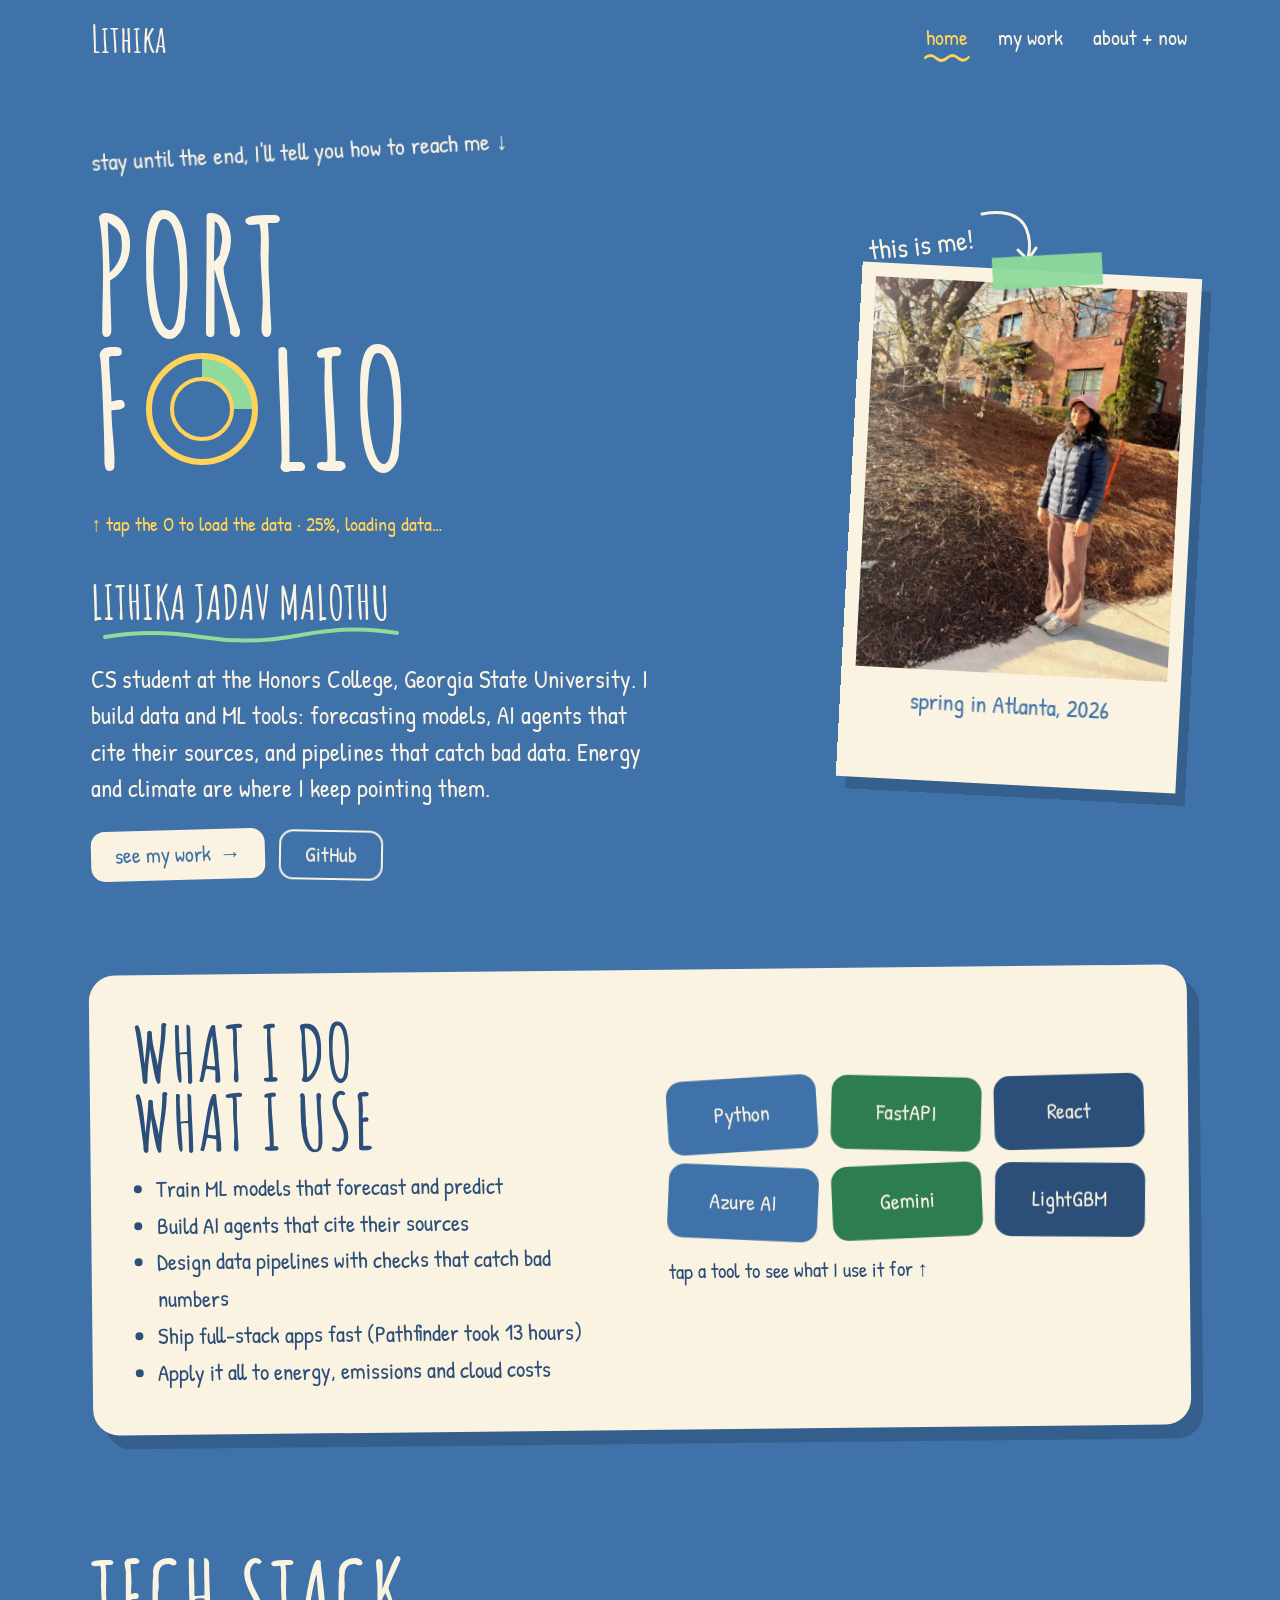
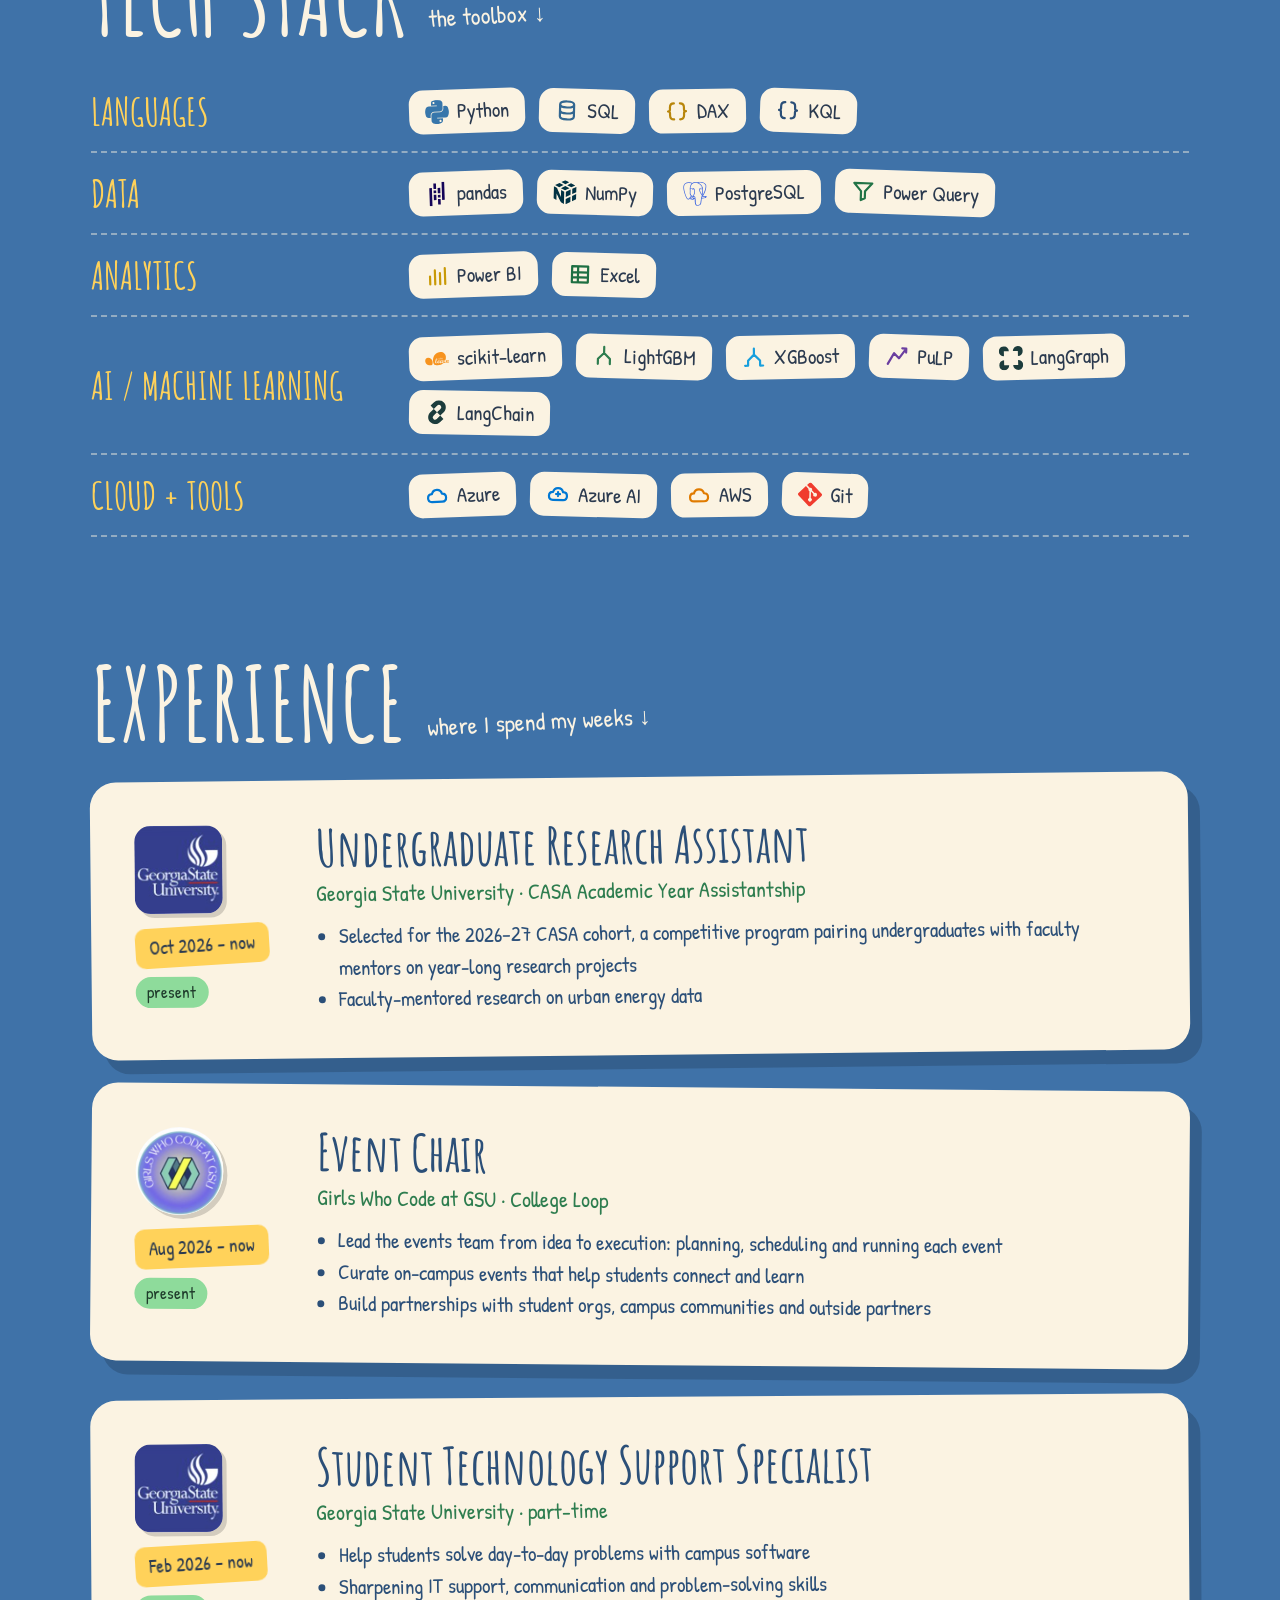
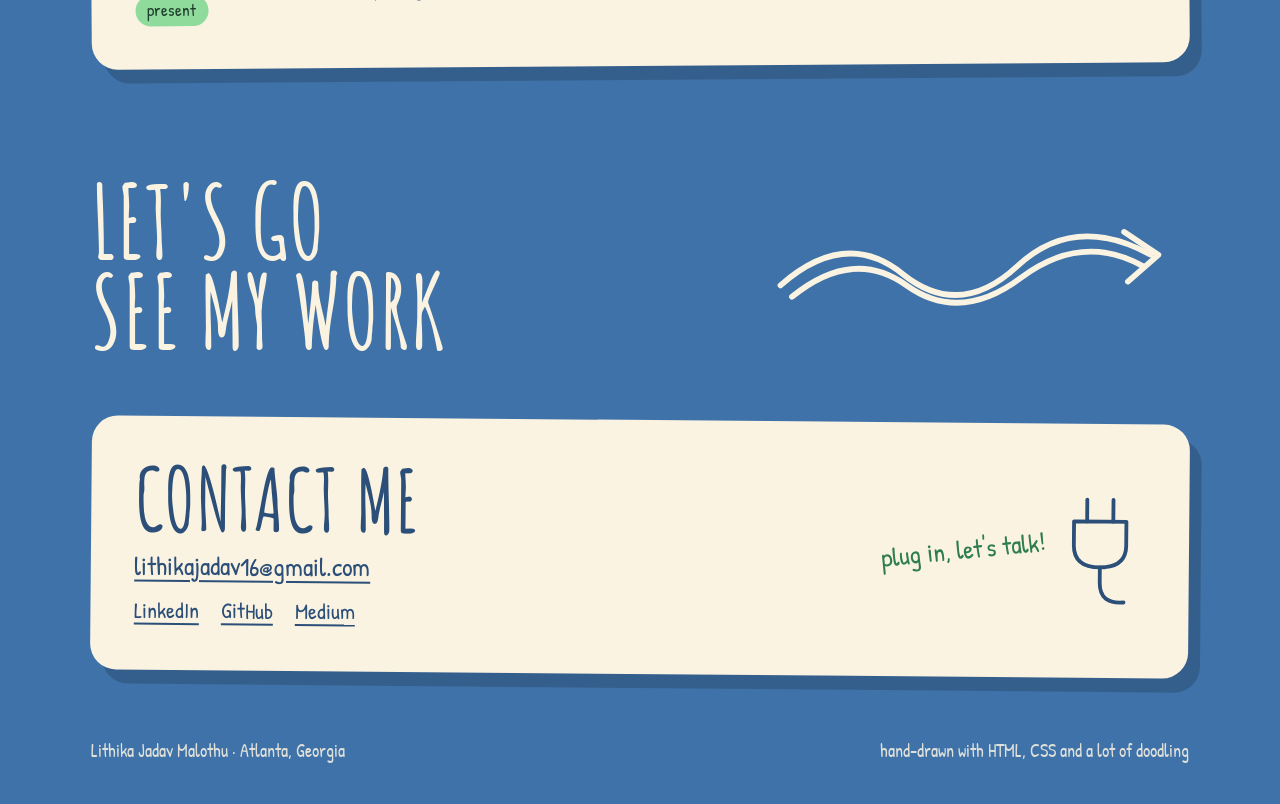
==== commit e5937095: "Redesign portfolio as a hand-drawn, three-page site Home, My work and About + now pages in the blue " ====
--- a/index.html
+++ b/index.html
@@ -3,485 +3,162 @@
 <head>
 <meta charset="UTF-8">
 <meta name="viewport" content="width=device-width, initial-scale=1.0">
-<title>Lithika Jadav Malothu</title>
-<meta name="description" content="Lithika Jadav Malothu, computer science student at Georgia State building data tools for energy and climate.">
+<title>Lithika Jadav Malothu · Data + ML</title>
+<meta name="description" content="Lithika Jadav Malothu: CS student at the Honors College, Georgia State University, building data and ML tools, AI agents and data pipelines.">
+<meta property="og:title" content="Lithika Jadav Malothu · Data + ML">
+<meta property="og:description" content="Lithika Jadav Malothu: CS student at the Honors College, Georgia State University, building data and ML tools, AI agents and data pipelines.">
+<meta property="og:image" content="https://lithikajmalothu-16.github.io/assets/img/lithika.jpg">
+<meta name="theme-color" content="#3F72A8">
+<link rel="icon" href="assets/img/favicon.svg" type="image/svg+xml">
 <link rel="preconnect" href="https://fonts.googleapis.com">
 <link rel="preconnect" href="https://fonts.gstatic.com" crossorigin>
-<link href="https://fonts.googleapis.com/css2?family=Cormorant+Garamond:ital,wght@0,500;0,600;1,500&family=Figtree:wght@300;400;500&display=swap" rel="stylesheet">
-<style>
-  :root{
-    --deep:   #1e2f35;
-    --slate:  #2a3a4c;
-    --sea:    #3e6b72;
-    --sage:   #6f9e78;
-    --mint:   #b7d6b4;
-    --text:   #e3ece5;
-    --dim:    #a2b7b1;
-    --line:   rgba(183,214,180,.18);
-    --panel:  rgba(24,40,46,.62);
-    --serif:  "Cormorant Garamond", Georgia, serif;
-    --sans:   "Figtree", "Helvetica Neue", Arial, sans-serif;
-  }
-  *{ box-sizing:border-box; margin:0; padding:0; }
-  html{ scroll-behavior:smooth; }
-  @media (prefers-reduced-motion: reduce){ html{ scroll-behavior:auto; } }
-  body{
-    background:linear-gradient(160deg, var(--deep) 0%, #24363f 45%, var(--slate) 100%) fixed;
-    background-color:var(--deep);
-    color:var(--text);
-    font-family:var(--sans); font-weight:300;
-    font-size:17px; line-height:1.65;
-    -webkit-font-smoothing:antialiased;
-  }
-  a{ color:var(--mint); text-decoration:underline; text-decoration-thickness:1px; text-underline-offset:4px; }
-  a:hover{ color:#fff; }
-  a:focus-visible, button:focus-visible{ outline:2px solid var(--mint); outline-offset:4px; border-radius:2px; }
-  ::selection{ background:var(--sage); color:#10201a; }
-  img{ max-width:100%; display:block; }
-
-  /* ---------- top bar ---------- */
-  .bar{
-    position:fixed; top:0; left:0; right:0; z-index:20;
-    display:flex; justify-content:space-between; align-items:center; gap:16px;
-    padding:20px clamp(16px,4vw,48px);
-    background:linear-gradient(to bottom, rgba(30,47,53,.92), rgba(30,47,53,0));
-  }
-  .mark{ display:flex; align-items:center; gap:10px; color:var(--text); text-decoration:none; font-family:var(--serif); font-size:22px; font-weight:600; letter-spacing:.01em; }
-  .mark svg{ width:26px; height:26px; }
-  .bar nav{ display:flex; gap:clamp(14px,2.4vw,30px); }
-  .bar nav a{ color:var(--dim); text-decoration:none; font-size:15px; font-weight:400; }
-  .bar nav a:hover, .bar nav a.on{ color:var(--text); }
-
-  /* ---------- layout: content left, globe right ---------- */
-  .stage{ display:grid; grid-template-columns:minmax(0,1fr) minmax(0,1fr); }
-  .content{ padding:0 clamp(16px,5vw,72px) 0 clamp(16px,6vw,96px); position:relative; z-index:2; }
-  .sky{ position:sticky; top:0; height:100vh; z-index:1; }
-  #globe{ width:100%; height:100%; display:block; }
-  .place{
-    position:absolute; left:50%; bottom:8vh; transform:translateX(-50%);
-    font-size:14px; color:var(--dim); white-space:nowrap;
-    display:flex; align-items:center; gap:10px;
-    transition:opacity .5s ease;
-  }
-  .place::before{ content:""; width:7px; height:7px; border-radius:50%; background:var(--mint); box-shadow:0 0 0 4px rgba(183,214,180,.18); }
-
-  section{ padding:18vh 0 4vh; max-width:560px; }
-  section:last-of-type{ padding-bottom:16vh; }
-
-  /* ---------- hero ---------- */
-  .hero{ min-height:100vh; display:flex; flex-direction:column; justify-content:center; padding-top:96px; padding-bottom:8vh; }
-  .hero-panel{
-    background:var(--panel); backdrop-filter:blur(6px); -webkit-backdrop-filter:blur(6px);
-    padding:clamp(28px,4vw,48px); border-radius:2px;
-    margin-left:calc(-1 * clamp(0px,2vw,40px));
-  }
-  h1{
-    font-family:var(--serif); font-weight:500;
-    font-size:clamp(46px,6.2vw,84px); line-height:.98; letter-spacing:-.01em;
-  }
-  .lede{ margin-top:26px; font-size:clamp(17px,1.5vw,19px); max-width:44ch; color:var(--text); }
-  .links{ margin-top:30px; display:flex; flex-wrap:wrap; gap:12px 26px; font-size:15px; font-weight:400; }
-
-  h2{
-    font-family:var(--serif); font-weight:500;
-    font-size:clamp(36px,4vw,50px); line-height:1.05;
-    margin-bottom:28px;
-  }
-  h3{ font-family:var(--serif); font-weight:600; font-size:28px; line-height:1.15; }
-
-  /* ---------- now ---------- */
-  .now{ list-style:none; border-top:1px solid var(--line); }
-  .now li{ display:grid; grid-template-columns:140px 1fr; gap:18px; padding:16px 0; border-bottom:1px solid var(--line); }
-  .now .when{ color:var(--dim); font-size:15px; }
-  .now b{ font-weight:500; color:var(--text); }
-  .now span{ color:var(--dim); }
-  .snaps{ display:grid; grid-template-columns:repeat(3,1fr); gap:10px; margin-top:34px; }
-  .snaps img{ aspect-ratio:1/1; object-fit:cover; width:100%; filter:saturate(.85); }
-
-  /* ---------- projects ---------- */
-  .project{ padding:6vh 0 10vh; }
-  .project + .project{ border-top:1px solid var(--line); }
-  .project .where{ color:var(--mint); font-size:15px; font-weight:400; margin-top:10px; }
-  .project p{ margin-top:16px; }
-  .figures{ display:flex; flex-wrap:wrap; gap:18px 40px; margin-top:24px; }
-  .figures div{ min-width:120px; }
-  .figures strong{ display:block; font-family:var(--serif); font-weight:500; font-size:36px; line-height:1; color:var(--text); }
-  .figures small{ display:block; margin-top:6px; color:var(--dim); font-size:14px; line-height:1.4; max-width:20ch; }
-  .project .code{ display:inline-block; margin-top:24px; font-size:15px; font-weight:400; }
-
-  /* ---------- writing ---------- */
-  .post h3 a{ color:var(--text); text-decoration:none; }
-  .post h3 a:hover{ color:var(--mint); }
-  .post .date{ color:var(--dim); font-size:15px; margin-top:8px; }
-  .post p{ margin-top:12px; }
-
-  /* ---------- library ---------- */
-  .shelf{ display:grid; grid-template-columns:1fr 1fr; gap:34px 22px; }
-  .shelf figure img{ width:100%; aspect-ratio:4/5; object-fit:cover; }
-  .shelf figcaption{ margin-top:12px; }
-  .shelf .t{ font-family:var(--serif); font-size:22px; font-weight:600; line-height:1.15; display:block; }
-  .shelf .b{ color:var(--dim); font-size:14px; display:block; margin-top:4px; }
-  .shelf .wordonly{ border-top:1px solid var(--line); padding-top:16px; align-self:start; }
-
-  footer{ padding:0 0 10vh; max-width:560px; color:var(--dim); font-size:15px; }
-  footer p + p{ margin-top:8px; }
-
-  /* ---------- small screens: globe becomes a hero backdrop ---------- */
-  @media (max-width:900px){
-    .stage{ display:block; }
-    .sky{ position:absolute; top:0; left:0; right:0; height:62vh; min-height:380px; z-index:0; }
-    .place{ display:none; }
-    .hero{ padding-top:44vh; min-height:auto; }
-    .hero-panel{ margin-left:0; }
-    section{ padding-top:12vh; }
-    .bar nav a.opt{ display:none; }
-  }
-  @media (max-width:520px){
-    .now li{ grid-template-columns:1fr; gap:2px; }
-    .shelf{ grid-template-columns:1fr; }
-  }
-</style>
+<link href="https://fonts.googleapis.com/css2?family=Amatic+SC:wght@400;700&family=Patrick+Hand&display=swap" rel="stylesheet">
+<link rel="stylesheet" href="assets/css/site.css">
+<script>document.documentElement.classList.add('js')</script>
 </head>
 <body>
+<a class="visually-hidden" href="#main">Skip to content</a>
+<div class="charge-bar" aria-hidden="true"></div>
+<header class="site-header">
+<div class="wrap">
+<a class="logo" href="index.html">Lithika</a>
+<nav class="nav" aria-label="Pages">
+<a href="index.html" aria-current="page">home</a>
+<a href="work.html">my work</a>
+<a href="about.html">about + now</a>
+</nav>
+</div>
+</header>
+<main id="main">
+<div class="wrap">
 
-<header class="bar">
-  <a class="mark" href="#top" aria-label="Lithika Jadav Malothu, back to top">
-    <svg viewBox="0 0 32 32" fill="none" stroke="currentColor" stroke-width="1.4" aria-hidden="true"><circle cx="13" cy="14" r="10"/><path d="M3 14h20M13 4c-4 5-4 15 0 20M13 4c4 5 4 15 0 20"/><circle cx="20" cy="19" r="10" stroke="#6f9e78"/></svg>
-    Lithika
-  </a>
-  <nav aria-label="Sections">
-    <a href="#projects">Projects</a>
-    <a href="#now" class="opt">Now</a>
-    <a href="#writing">Writing</a>
-    <a href="#library" class="opt">Library</a>
-  </nav>
-</header>
+<section class="hero">
+<div class="hero-text">
+<p class="note" data-enter style="--i:0;--rot:-3deg">stay until the end, I'll tell you how to reach me ↓</p>
+<h1 class="display" data-enter style="--i:1">PORT<span class="row">F<button type="button" id="donut" class="donut" aria-label="Load the data"></button>LIO</span></h1>
+<p class="hint" data-enter style="--i:2" aria-live="polite">↑ tap the O to load the data · <span id="donut-msg">25%, loading data…</span></p>
+<div data-enter style="--i:3">
+<p class="name">LITHIKA JADAV MALOTHU</p>
+<svg class="name-line draw" viewBox="0 0 300 16" fill="none" stroke-linecap="round" stroke-linejoin="round" aria-hidden="true" stroke="#8EDB9B" stroke-width="4"><path d="M4 10 Q50 2 100 10 T200 8 T296 6"/></svg>
+</div>
+<p class="lede" data-enter style="--i:4">CS student at the Honors College, Georgia State University. I build data and ML tools: forecasting models, AI agents that cite their sources, and pipelines that catch bad data. Energy and climate are where I keep pointing them.</p>
+<div class="cta" data-enter style="--i:5">
+<a class="btn btn-solid" href="work.html" style="--rot:-1.5deg">see my work <span class="arrow">→</span></a>
+<a class="btn btn-outline" href="https://github.com/lithikajmalothu-16" style="--rot:1deg">GitHub</a>
+</div>
+</div>
+<div class="hero-photo">
+<div class="me-label" data-enter style="--i:4"><span>this is me!</span>
+<svg class="draw" width="70" height="60" viewBox="0 0 70 60" fill="none" stroke-linecap="round" stroke-linejoin="round" aria-hidden="true" stroke="#FBF3E2" stroke-width="3"><path d="M6 8 Q40 2 50 22 Q56 36 52 52"/><path d="M42 44 L52 54 L60 42"/></svg></div>
+<div class="polaroid-float">
+<figure class="polaroid drop" style="margin:0">
+<div class="tape" aria-hidden="true"></div>
+<picture><source srcset="assets/img/lithika.webp" type="image/webp"><img src="assets/img/lithika.jpg" alt="Lithika standing under cherry blossoms in Atlanta" width="700" height="933" fetchpriority="high"></picture>
+<p>spring in Atlanta, 2026</p>
+</figure>
+</div>
+</div>
+</section>
 
-<div class="stage" id="top">
-  <main class="content">
+<section class="card do-card" data-reveal style="--rot:-.6deg">
+<div>
+<h2 class="display">WHAT I DO<br>WHAT I USE</h2>
+<ul>
+<li>Train ML models that forecast and predict</li>
+<li>Build AI agents that cite their sources</li>
+<li>Design data pipelines with checks that catch bad numbers</li>
+<li>Ship full-stack apps fast (Pathfinder took 13 hours)</li>
+<li>Apply it all to energy, emissions and cloud costs</li>
+</ul>
+</div>
+<div>
+<div class="tools"><button type="button" class="tool" aria-pressed="false" data-note="Python: pandas, scikit-learn and the glue for almost everything I build." style="--rot:-3deg;background-color:#3F72A8">Python</button><button type="button" class="tool" aria-pressed="false" data-note="FastAPI: the backend for Pathfinder and CarbonTrace." style="--rot:2deg;background-color:#2E7D4F">FastAPI</button><button type="button" class="tool" aria-pressed="false" data-note="React: Pathfinder&#x27;s chat and roadmap screens." style="--rot:-1deg;background-color:#2B4F78">React</button><button type="button" class="tool" aria-pressed="false" data-note="Azure OpenAI + Document Intelligence: CarbonTrace reads supplier PDFs with them." style="--rot:3deg;background-color:#3F72A8">Azure AI</button><button type="button" class="tool" aria-pressed="false" data-note="Gemini (with Groq as backup): powers Pathfinder&#x27;s six agents." style="--rot:-2deg;background-color:#2E7D4F">Gemini</button><button type="button" class="tool" aria-pressed="false" data-note="LightGBM: the model behind my day-ahead battery price forecasts." style="--rot:1deg;background-color:#2B4F78">LightGBM</button></div>
+<p class="tool-note swap" id="tool-note" aria-live="polite">tap a tool to see what I use it for ↑</p>
+</div>
+</section>
 
-    <section class="hero" data-focus="33.75,-84.39" data-label="Atlanta, Georgia">
-      <div class="hero-panel">
-        <h1>Lithika Jadav Malothu</h1>
-        <p class="lede">I study computer science at Georgia State and build data tools for energy and climate: price forecasts for battery storage, checks that catch bad numbers before anyone relies on them, and a pilot to test whether classrooms run the way they were designed to.</p>
-        <div class="links">
-          <a href="#projects">See the projects</a>
-          <a href="https://github.com/lithikajmalothu-16">GitHub</a>
-          <a href="https://www.linkedin.com/in/lithika-jadav-malothu-a890a1211/">LinkedIn</a>
-          <a href="mailto:lithikajadav16@gmail.com">Email me</a>
-        </div>
-      </div>
-    </section>
+<section id="stack" class="pad-top">
+<div class="section-head" data-reveal>
+<h2 class="display">TECH STACK</h2>
+<span class="note">the toolbox ↓</span>
+</div>
+<div class="stack-row"><h3 data-reveal>LANGUAGES</h3><div class="chips"><span class="chip" data-reveal="pop" style="--rot:-2deg;--i:0"><svg viewBox="0 0 24 24" aria-hidden="true"><path fill="#3776AB" d="M11.858 0c-.978.005-1.913.088-2.736.234C6.7.662 6.26 1.558 6.26 3.21v2.182h5.725v.727H4.111c-1.664 0-3.121 1-3.577 2.903-.526 2.181-.549 3.542 0 5.82.407 1.694 1.379 2.902 3.043 2.902h1.969v-2.616c0-1.89 1.635-3.557 3.576-3.557h5.72c1.591 0 2.862-1.31 2.862-2.91v-5.45c0-1.553-1.309-2.718-2.863-2.977A18 18 0 0 0 11.858 0M8.762 1.755c.591 0 1.074.491 1.074 1.095 0 .601-.483 1.087-1.074 1.087A1.08 1.08 0 0 1 7.688 2.85c0-.604.48-1.095 1.074-1.095m9.656 4.364v2.543c0 1.971-1.671 3.63-3.577 3.63H9.122c-1.566 0-2.862 1.34-2.862 2.91v5.452c0 1.551 1.349 2.464 2.862 2.91 1.813.532 3.55.628 5.72 0 1.44-.418 2.862-1.258 2.862-2.91V18.47h-5.719v-.727h8.582c1.664 0 2.284-1.16 2.862-2.903.598-1.793.573-3.518 0-5.819-.41-1.656-1.196-2.903-2.862-2.903zm-3.216 13.807a1.08 1.08 0 0 1 1.074 1.088c0 .604-.48 1.094-1.074 1.094-.592 0-1.075-.49-1.075-1.094 0-.601.483-1.088 1.075-1.088"/></svg>Python</span><span class="chip" data-reveal="pop" style="--rot:1.5deg;--i:1"><svg viewBox="0 0 24 24" fill="none" stroke="#336791" stroke-width="2.2" stroke-linecap="round" stroke-linejoin="round" aria-hidden="true"><path d="M5 6Q5 3 12 3Q19 3 19 6V18Q19 21 12 21Q5 21 5 18Z M5 6Q5 9 12 9Q19 9 19 6 M5 12Q5 15 12 15Q19 15 19 12"/></svg>SQL</span><span class="chip" data-reveal="pop" style="--rot:-1deg;--i:2"><svg viewBox="0 0 24 24" fill="none" stroke="#B8860B" stroke-width="2.2" stroke-linecap="round" stroke-linejoin="round" aria-hidden="true"><path d="M9 4Q5 4 5 8V10Q5 12 3 12Q5 12 5 14V16Q5 20 9 20 M15 4Q19 4 19 8V10Q19 12 21 12Q19 12 19 14V16Q19 20 15 20"/></svg>DAX</span><span class="chip" data-reveal="pop" style="--rot:2deg;--i:3"><svg viewBox="0 0 24 24" fill="none" stroke="#2B4F78" stroke-width="2.2" stroke-linecap="round" stroke-linejoin="round" aria-hidden="true"><path d="M9 4Q5 4 5 8V10Q5 12 3 12Q5 12 5 14V16Q5 20 9 20 M15 4Q19 4 19 8V10Q19 12 21 12Q19 12 19 14V16Q19 20 15 20"/></svg>KQL</span></div></div>
+<div class="stack-row"><h3 data-reveal>DATA</h3><div class="chips"><span class="chip" data-reveal="pop" style="--rot:-2deg;--i:0"><svg viewBox="0 0 24 24" aria-hidden="true"><path fill="#150458" d="M16.922 0h2.623v18.104h-2.623zm-4.126 12.94h2.623v2.57h-2.623zm0-7.037h2.623v5.446h-2.623zm0 11.197h2.623v5.446h-2.623zM4.456 5.896h2.622V24H4.455zm4.213 2.559h2.623v2.57H8.67zm0 4.151h2.623v5.447H8.67zm0-11.187h2.623v5.446H8.67Z"/></svg>pandas</span><span class="chip" data-reveal="pop" style="--rot:1.5deg;--i:1"><svg viewBox="0 0 24 24" aria-hidden="true"><path fill="#013243" d="M10.315 4.876L6.3048 2.8517l-4.401 2.1965 4.1186 2.0683zm1.8381.9277l4.2045 2.1223-4.3622 2.1906-4.125-2.0718zm5.6153-2.9213l4.3193 2.1658-3.863 1.9402-4.2131-2.1252zm-1.859-.9329L12.021 0 8.1742 1.9193l4.0068 2.0208zm-3.0401 16.7443V24l4.7107-2.3507-.0053-5.3085zm4.7037-4.2057l-.0052-5.2528-4.6985 2.3356v5.2546zm5.6553-.9845v5.327l-4.0178 2.0052-.0029-5.3028zm0-1.8626V6.4214l-4.0253 2.001.0034 5.2633zM11.2062 11.571L8.0333 9.9756v6.895s-3.8804-8.2564-4.2399-8.998c-.0463-.0957-.2371-.2007-.2858-.2262C2.8118 7.2812.773 6.2485.773 6.2485V18.43l2.8204 1.5076v-6.3674s3.8392 7.3775 3.878 7.458c.0389.0807.4245.8582.8362 1.1314.5485.363 2.8992 1.7766 2.8992 1.7766z"/></svg>NumPy</span><span class="chip" data-reveal="pop" style="--rot:-1deg;--i:2"><svg viewBox="0 0 24 24" aria-hidden="true"><path fill="#4169E1" d="M23.5594 14.7228a.5269.5269 0 0 0-.0563-.1191c-.139-.2632-.4768-.3418-1.0074-.2321-1.6533.3411-2.2935.1312-2.5256-.0191 1.342-2.0482 2.445-4.522 3.0411-6.8297.2714-1.0507.7982-3.5237.1222-4.7316a1.5641 1.5641 0 0 0-.1509-.235C21.6931.9086 19.8007.0248 17.5099.0005c-1.4947-.0158-2.7705.3461-3.1161.4794a9.449 9.449 0 0 0-.5159-.0816 8.044 8.044 0 0 0-1.3114-.1278c-1.1822-.0184-2.2038.2642-3.0498.8406-.8573-.3211-4.7888-1.645-7.2219.0788C.9359 2.1526.3086 3.8733.4302 6.3043c.0409.818.5069 3.334 1.2423 5.7436.4598 1.5065.9387 2.7019 1.4334 3.582.553.9942 1.1259 1.5933 1.7143 1.7895.4474.1491 1.1327.1441 1.8581-.7279.8012-.9635 1.5903-1.8258 1.9446-2.2069.4351.2355.9064.3625 1.39.3772a.0569.0569 0 0 0 .0004.0041 11.0312 11.0312 0 0 0-.2472.3054c-.3389.4302-.4094.5197-1.5002.7443-.3102.064-1.1344.2339-1.1464.8115-.0025.1224.0329.2309.0919.3268.2269.4231.9216.6097 1.015.6331 1.3345.3335 2.5044.092 3.3714-.6787-.017 2.231.0775 4.4174.3454 5.0874.2212.5529.7618 1.9045 2.4692 1.9043.2505 0 .5263-.0291.8296-.0941 1.7819-.3821 2.5557-1.1696 2.855-2.9059.1503-.8707.4016-2.8753.5388-4.1012.0169-.0703.0357-.1207.057-.1362.0007-.0005.0697-.0471.4272.0307a.3673.3673 0 0 0 .0443.0068l.2539.0223.0149.001c.8468.0384 1.9114-.1426 2.5312-.4308.6438-.2988 1.8057-1.0323 1.5951-1.6698zM2.371 11.8765c-.7435-2.4358-1.1779-4.8851-1.2123-5.5719-.1086-2.1714.4171-3.6829 1.5623-4.4927 1.8367-1.2986 4.8398-.5408 6.108-.13-.0032.0032-.0066.0061-.0098.0094-2.0238 2.044-1.9758 5.536-1.9708 5.7495-.0002.0823.0066.1989.0162.3593.0348.5873.0996 1.6804-.0735 2.9184-.1609 1.1504.1937 2.2764.9728 3.0892.0806.0841.1648.1631.2518.2374-.3468.3714-1.1004 1.1926-1.9025 2.1576-.5677.6825-.9597.5517-1.0886.5087-.3919-.1307-.813-.5871-1.2381-1.3223-.4796-.839-.9635-2.0317-1.4155-3.5126zm6.0072 5.0871c-.1711-.0428-.3271-.1132-.4322-.1772.0889-.0394.2374-.0902.4833-.1409 1.2833-.2641 1.4815-.4506 1.9143-1.0002.0992-.126.2116-.2687.3673-.4426a.3549.3549 0 0 0 .0737-.1298c.1708-.1513.2724-.1099.4369-.0417.156.0646.3078.26.3695.4752.0291.1016.0619.2945-.0452.4444-.9043 1.2658-2.2216 1.2494-3.1676 1.0128zm2.094-3.988-.0525.141c-.133.3566-.2567.6881-.3334 1.003-.6674-.0021-1.3168-.2872-1.8105-.8024-.6279-.6551-.9131-1.5664-.7825-2.5004.1828-1.3079.1153-2.4468.079-3.0586-.005-.0857-.0095-.1607-.0122-.2199.2957-.2621 1.6659-.9962 2.6429-.7724.4459.1022.7176.4057.8305.928.5846 2.7038.0774 3.8307-.3302 4.7363-.084.1866-.1633.3629-.2311.5454zm7.3637 4.5725c-.0169.1768-.0358.376-.0618.5959l-.146.4383a.3547.3547 0 0 0-.0182.1077c-.0059.4747-.054.6489-.115.8693-.0634.2292-.1353.4891-.1794 1.0575-.11 1.4143-.8782 2.2267-2.4172 2.5565-1.5155.3251-1.7843-.4968-2.0212-1.2217a6.5824 6.5824 0 0 0-.0769-.2266c-.2154-.5858-.1911-1.4119-.1574-2.5551.0165-.5612-.0249-1.9013-.3302-2.6462.0044-.2932.0106-.5909.019-.8918a.3529.3529 0 0 0-.0153-.1126 1.4927 1.4927 0 0 0-.0439-.208c-.1226-.4283-.4213-.7866-.7797-.9351-.1424-.059-.4038-.1672-.7178-.0869.067-.276.1831-.5875.309-.9249l.0529-.142c.0595-.16.134-.3257.213-.5012.4265-.9476 1.0106-2.2453.3766-5.1772-.2374-1.0981-1.0304-1.6343-2.2324-1.5098-.7207.0746-1.3799.3654-1.7088.5321a5.6716 5.6716 0 0 0-.1958.1041c.0918-1.1064.4386-3.1741 1.7357-4.4823a4.0306 4.0306 0 0 1 .3033-.276.3532.3532 0 0 0 .1447-.0644c.7524-.5706 1.6945-.8506 2.802-.8325.4091.0067.8017.0339 1.1742.081 1.939.3544 3.2439 1.4468 4.0359 2.3827.8143.9623 1.2552 1.9315 1.4312 2.4543-1.3232-.1346-2.2234.1268-2.6797.779-.9926 1.4189.543 4.1729 1.2811 5.4964.1353.2426.2522.4522.2889.5413.2403.5825.5515.9713.7787 1.2552.0696.087.1372.1714.1885.245-.4008.1155-1.1208.3825-1.0552 1.717-.0123.1563-.0423.4469-.0834.8148-.0461.2077-.0702.4603-.0994.7662zm.8905-1.6211c-.0405-.8316.2691-.9185.5967-1.0105a2.8566 2.8566 0 0 0 .135-.0406 1.202 1.202 0 0 0 .1342.103c.5703.3765 1.5823.4213 3.0068.1344-.2016.1769-.5189.3994-.9533.6011-.4098.1903-1.0957.333-1.7473.3636-.7197.0336-1.0859-.0807-1.1721-.151zm.5695-9.2712c-.0059.3508-.0542.6692-.1054 1.0017-.055.3576-.112.7274-.1264 1.1762-.0142.4368.0404.8909.0932 1.3301.1066.887.216 1.8003-.2075 2.7014a3.5272 3.5272 0 0 1-.1876-.3856c-.0527-.1276-.1669-.3326-.3251-.6162-.6156-1.1041-2.0574-3.6896-1.3193-4.7446.3795-.5427 1.3408-.5661 2.1781-.463zm.2284 7.0137a12.3762 12.3762 0 0 0-.0853-.1074l-.0355-.0444c.7262-1.1995.5842-2.3862.4578-3.4385-.0519-.4318-.1009-.8396-.0885-1.2226.0129-.4061.0666-.7543.1185-1.0911.0639-.415.1288-.8443.1109-1.3505.0134-.0531.0188-.1158.0118-.1902-.0457-.4855-.5999-1.938-1.7294-3.253-.6076-.7073-1.4896-1.4972-2.6889-2.0395.5251-.1066 1.2328-.2035 2.0244-.1859 2.0515.0456 3.6746.8135 4.8242 2.2824a.908.908 0 0 1 .0667.1002c.7231 1.3556-.2762 6.2751-2.9867 10.5405zm-8.8166-6.1162c-.025.1794-.3089.4225-.6211.4225a.5821.5821 0 0 1-.0809-.0056c-.1873-.026-.3765-.144-.5059-.3156-.0458-.0605-.1203-.178-.1055-.2844.0055-.0401.0261-.0985.0925-.1488.1182-.0894.3518-.1226.6096-.0867.3163.0441.6426.1938.6113.4186zm7.9305-.4114c.0111.0792-.049.201-.1531.3102-.0683.0717-.212.1961-.4079.2232a.5456.5456 0 0 1-.075.0052c-.2935 0-.5414-.2344-.5607-.3717-.024-.1765.2641-.3106.5611-.352.297-.0414.6111.0088.6356.1851z"/></svg>PostgreSQL</span><span class="chip" data-reveal="pop" style="--rot:2deg;--i:3"><svg viewBox="0 0 24 24" fill="none" stroke="#217346" stroke-width="2.2" stroke-linecap="round" stroke-linejoin="round" aria-hidden="true"><path d="M3 4H21L14 12V19L10 21V12Z"/></svg>Power Query</span></div></div>
+<div class="stack-row"><h3 data-reveal>ANALYTICS</h3><div class="chips"><span class="chip" data-reveal="pop" style="--rot:-2deg;--i:0"><svg viewBox="0 0 24 24" fill="none" stroke="#C99A06" stroke-width="2.2" stroke-linecap="round" stroke-linejoin="round" aria-hidden="true"><path d="M5 20V12 M10 20V6 M15 20V9 M20 20V4"/></svg>Power BI</span><span class="chip" data-reveal="pop" style="--rot:1.5deg;--i:1"><svg viewBox="0 0 24 24" fill="none" stroke="#1D6F42" stroke-width="2.2" stroke-linecap="round" stroke-linejoin="round" aria-hidden="true"><path d="M4 4H20V20H4Z M4 10H20 M4 15H20 M10 4V20"/></svg>Excel</span></div></div>
+<div class="stack-row"><h3 data-reveal>AI / MACHINE LEARNING</h3><div class="chips"><span class="chip" data-reveal="pop" style="--rot:-2deg;--i:0"><svg viewBox="0 0 24 24" aria-hidden="true"><path fill="#F7931E" d="M15.601 5.53c-1.91.035-3.981.91-5.63 2.56-2.93 2.93-2.083 8.53-1.088 9.525.805.804 6.595 1.843 9.526-1.088a9.74 9.74 0 0 0 .584-.643c.043-.292.205-.66.489-1.106a1.848 1.848 0 0 1-.537.176c-.144.265-.37.55-.676.855-.354.335-.607.554-.76.656a.795.795 0 0 1-.437.152c-.35 0-.514-.308-.494-.924-.22.316-.425.549-.612.7a.914.914 0 0 1-.578.224c-.194 0-.36-.09-.496-.273a1.03 1.03 0 0 1-.193-.507 4.016 4.016 0 0 1-.726.583c-.224.132-.47.197-.74.197-.3 0-.543-.096-.727-.288a.978.978 0 0 1-.257-.524v.004c-.3.276-.564.48-.79.611a1.295 1.295 0 0 1-.649.197.693.693 0 0 1-.571-.275c-.145-.183-.218-.43-.218-.739 0-.464.101-1.02.302-1.67.201-.65.445-1.25.733-1.797l.842-.312a.21.21 0 0 1 .06-.013c.063 0 .116.047.157.14.04.095.061.221.061.38 0 .451-.104.888-.312 1.31-.207.422-.532.873-.974 1.352-.018.23-.027.388-.027.474 0 .193.036.345.106.458.071.113.165.169.282.169a.71.71 0 0 0 .382-.13c.132-.084.333-.26.602-.523.028-.418.187-.798.482-1.142.324-.38.685-.569 1.08-.569.206 0 .37.054.494.16a.524.524 0 0 1 .186.417c0 .458-.486.829-1.459 1.114.088.43.32.646.693.646a.807.807 0 0 0 .417-.117c.129-.076.321-.243.575-.497.032-.252.118-.495.259-.728.182-.3.416-.544.701-.73.285-.185.537-.278.756-.278.276 0 .47.127.58.381l.677-.374h.186l-.292.971c-.15.488-.226.823-.226 1.004 0 .19.067.285.202.285.086 0 .181-.045.285-.137.104-.092.25-.232.437-.42v.001c.143-.155.274-.32.392-.494-.19-.084-.285-.21-.285-.375 0-.17.058-.352.174-.545.116-.194.275-.29.479-.29.172 0 .258.088.258.265 0 .139-.05.338-.149.596.367-.04.687-.32.961-.842l.228-.01c1.059-2.438.828-5.075-.83-6.732-1.019-1.02-2.408-1.5-3.895-1.471zm4.725 8.203a8.938 8.938 0 0 1-1.333 2.151 1.09 1.09 0 0 0-.012.147c0 .168.047.309.14.423.092.113.206.17.34.17.296 0 .714-.264 1.254-.787-.001.04-.003.08-.003.121 0 .146.012.368.036.666l.733-.172c0-.2.003-.357.01-.474.01-.157.033-.33.066-.517.02-.11.07-.216.152-.315l.186-.216a5.276 5.276 0 0 1 .378-.397c.062-.055.116-.099.162-.13a.26.26 0 0 1 .123-.046c.055 0 .083.035.083.106 0 .07-.052.236-.156.497-.194.486-.292.848-.292 1.084 0 .175.046.314.136.418a.45.45 0 0 0 .358.155c.365 0 .803-.269 1.313-.808v-.381c-.361.426-.623.64-.784.64-.109 0-.163-.067-.163-.2 0-.1.065-.316.195-.65.19-.486.285-.836.285-1.048a.464.464 0 0 0-.112-.319.36.36 0 0 0-.282-.127c-.165 0-.354.077-.567.233-.213.156-.5.436-.863.84.053-.262.165-.622.335-1.08l-.809.156a6.54 6.54 0 0 0-.399 1.074c-.04.156-.07.316-.092.48a7.447 7.447 0 0 1-.49.45.38.38 0 0 1-.229.08.208.208 0 0 1-.174-.082.352.352 0 0 1-.064-.222c0-.1.019-.214.056-.343.038-.13.12-.373.249-.731l.308-.849zm-17.21-2.927c-.863-.016-1.67.263-2.261.854-1.352 1.352-1.07 3.827.631 5.527 1.7 1.701 4.95 1.21 5.527.632.467-.466 1.07-3.827-.631-5.527-.957-.957-2.158-1.465-3.267-1.486zm12.285.358h.166v.21H15.4zm.427 0h.166v.865l.46-.455h.195l-.364.362.428.684h-.198l-.357-.575-.164.166v.41h-.166zm1.016 0h.166v.21h-.166zm.481.122h.166v.288h.172v.135h-.172v.717c0 .037.006.062.02.075.012.013.037.02.074.02a.23.23 0 0 0 .078-.01v.141a.802.802 0 0 1-.136.014.23.23 0 0 1-.15-.043.15.15 0 0 1-.052-.123v-.79h-.141v-.136h.141zm-3.562.258c.081 0 .15.012.207.038.057.024.1.061.13.11s.045.106.045.173h-.176c-.006-.111-.075-.167-.208-.167a.285.285 0 0 0-.164.041.134.134 0 0 0-.06.117c0 .035.015.065.045.088.03.024.08.044.15.06l.16.039a.47.47 0 0 1 .224.105c.047.046.07.108.07.186a.3.3 0 0 1-.052.175.327.327 0 0 1-.152.116.585.585 0 0 1-.226.041c-.136 0-.24-.03-.309-.088-.069-.059-.105-.149-.109-.269h.176c.004.037.01.065.017.084a.166.166 0 0 0 .034.054c.044.043.112.065.204.065a.31.31 0 0 0 .177-.045.139.139 0 0 0 .067-.119.116.116 0 0 0-.038-.09.287.287 0 0 0-.124-.055l-.156-.038a1.248 1.248 0 0 1-.159-.05.359.359 0 0 1-.098-.061.22.22 0 0 1-.058-.083.32.32 0 0 1-.016-.108c0-.096.036-.174.109-.232a.45.45 0 0 1 .29-.087zm1.035 0a.46.46 0 0 1 .202.043.351.351 0 0 1 .187.212.577.577 0 0 1 .023.126h-.168a.256.256 0 0 0-.078-.168.242.242 0 0 0-.17-.06.248.248 0 0 0-.155.05.306.306 0 0 0-.1.144.662.662 0 0 0-.034.224.58.58 0 0 0 .035.214.299.299 0 0 0 .101.135.261.261 0 0 0 .157.048c.142 0 .227-.084.256-.252h.167a.519.519 0 0 1-.065.22.35.35 0 0 1-.146.138.464.464 0 0 1-.216.048.448.448 0 0 1-.246-.066.441.441 0 0 1-.161-.192.703.703 0 0 1-.057-.293c0-.085.01-.163.032-.233a.522.522 0 0 1 .095-.182.403.403 0 0 1 .15-.117.453.453 0 0 1 .191-.04zm.603.03h.166v1.046H15.4zm1.443 0h.166v1.046h-.166zm-5.05.618c-.08 0-.2.204-.356.611-.155.407-.308.977-.459 1.71.281-.312.509-.662.683-1.05.175-.387.262-.72.262-.999a.455.455 0 0 0-.036-.197c-.025-.05-.056-.075-.093-.075zm4.662 1.797c-.221 0-.431.188-.629.563-.197.376-.296.722-.296 1.038 0 .12.029.216.088.29a.273.273 0 0 0 .223.111c.221 0 .43-.188.625-.565.196-.377.294-.725.294-1.043a.457.457 0 0 0-.083-.29.269.269 0 0 0-.222-.104zm-2.848.007c-.146 0-.285.11-.417.333-.133.222-.2.51-.2.866.566-.159.849-.452.849-.881 0-.212-.077-.318-.232-.318Z"/></svg>scikit-learn</span><span class="chip" data-reveal="pop" style="--rot:1.5deg;--i:1"><svg viewBox="0 0 24 24" fill="none" stroke="#2E7D4F" stroke-width="2.2" stroke-linecap="round" stroke-linejoin="round" aria-hidden="true"><path d="M12 3V9 M12 9L6 15 M12 9L18 15 M6 15V20 M18 15V20"/></svg>LightGBM</span><span class="chip" data-reveal="pop" style="--rot:-1deg;--i:2"><svg viewBox="0 0 24 24" fill="none" stroke="#189FDD" stroke-width="2.2" stroke-linecap="round" stroke-linejoin="round" aria-hidden="true"><path d="M12 3V9 M12 9L6 15 M12 9L18 15 M6 15V20 M18 15V20 M6 20H3 M18 20H21"/></svg>XGBoost</span><span class="chip" data-reveal="pop" style="--rot:2deg;--i:3"><svg viewBox="0 0 24 24" fill="none" stroke="#6B3FA0" stroke-width="2.2" stroke-linecap="round" stroke-linejoin="round" aria-hidden="true"><path d="M3 20L9 9L14 14L21 4 M17 4H21V8"/></svg>PuLP</span><span class="chip" data-reveal="pop" style="--rot:-1.5deg;--i:4"><svg viewBox="0 0 24 24" aria-hidden="true"><path fill="#1C3C3C" d="M5 19H10A5 5 0 115 14ZM19 14A5 5 0 1114 19H19ZM10 5A5 5 0 105 10V5ZM19 5V10A5 5 0 1014 5Z"/></svg>LangGraph</span><span class="chip" data-reveal="pop" style="--rot:1deg;--i:5"><svg viewBox="0 0 24 24" aria-hidden="true"><path fill="#1C3C3C" d="M13.796 0a6.93 6.93 0 0 0-4.91 2.019L5.451 5.455l3.273 3.27 3.432-3.432a2.284 2.284 0 0 1 3.277 0 2.28 2.28 0 0 1 0 3.275L12 12.001l3.273 3.273 3.433-3.435c2.692-2.692 2.692-7.127 0-9.82A6.92 6.92 0 0 0 13.796 0m-5.07 8.728-3.433 3.434c-2.692 2.693-2.692 7.126 0 9.819A6.92 6.92 0 0 0 10.203 24a6.93 6.93 0 0 0 4.911-2.02l3.432-3.432-3.271-3.272-3.433 3.433a2.284 2.284 0 0 1-3.277 0 2.28 2.28 0 0 1 0-3.276L12 12z"/></svg>LangChain</span></div></div>
+<div class="stack-row"><h3 data-reveal>CLOUD + TOOLS</h3><div class="chips"><span class="chip" data-reveal="pop" style="--rot:-2deg;--i:0"><svg viewBox="0 0 24 24" fill="none" stroke="#0078D4" stroke-width="2.2" stroke-linecap="round" stroke-linejoin="round" aria-hidden="true"><path d="M7 18H17Q21 18 21 14Q21 10 17 10Q16 6 12 6Q8 6 7 10Q3 10 3 14Q3 18 7 18Z"/></svg>Azure</span><span class="chip" data-reveal="pop" style="--rot:1.5deg;--i:1"><svg viewBox="0 0 24 24" fill="none" stroke="#0078D4" stroke-width="2.2" stroke-linecap="round" stroke-linejoin="round" aria-hidden="true"><path d="M7 18H17Q21 18 21 14Q21 10 17 10Q16 6 12 6Q8 6 7 10Q3 10 3 14Q3 18 7 18Z M12 10V14 M10 12H14"/></svg>Azure AI</span><span class="chip" data-reveal="pop" style="--rot:-1deg;--i:2"><svg viewBox="0 0 24 24" fill="none" stroke="#E07B00" stroke-width="2.2" stroke-linecap="round" stroke-linejoin="round" aria-hidden="true"><path d="M7 18H17Q21 18 21 14Q21 10 17 10Q16 6 12 6Q8 6 7 10Q3 10 3 14Q3 18 7 18Z"/></svg>AWS</span><span class="chip" data-reveal="pop" style="--rot:2deg;--i:3"><svg viewBox="0 0 24 24" aria-hidden="true"><path fill="#F03C2E" d="M13.09 23.549a1.54 1.54 0 0 1-2.18 0L.451 13.089a1.54 1.54 0 0 1 0-2.179l7.191-7.19 2.733 2.733a1.85 1.85 0 0 0 .964 2.326v6.66a1.849 1.849 0 1 0 1.54 0V8.957l2.508 2.508a1.85 1.85 0 1 0 1.09-1.09l-2.634-2.634a1.85 1.85 0 0 0-2.378-2.377L8.73 2.63 10.91.451a1.54 1.54 0 0 1 2.179 0l10.459 10.46a1.54 1.54 0 0 1 0 2.179z"/></svg>Git</span></div></div>
 
-    <section id="projects" aria-labelledby="projects-h">
-      <h2 id="projects-h">Projects</h2>
+</section>
 
-      <article class="project" data-focus="33.75,-84.39" data-label="Georgia State classrooms, Atlanta">
-        <h3>Panther Air</h3>
-        <p class="where">Classroom energy and air-quality pilot, Fall 2026</p>
-        <p>Classroom heating, cooling, and lighting are supposed to follow how rooms are used. Often they don't, and nobody checks. I led a proposal to GSU's Campus Sustainability Grant that pairs occupancy, CO<sub>2</sub>, and energy readings to flag rooms that are under-ventilated or conditioned while empty. I own the measurement plan, timeline, and budget, and I'm recruiting a faculty advisor to take it into deployment.</p>
-      </article>
+<section id="experience" class="pad-top">
+<div class="section-head" data-reveal>
+<h2 class="display">EXPERIENCE</h2>
+<span class="note">where I spend my weeks ↓</span>
+</div>
+<div class="exp-list">
+<article class="card exp" data-reveal="left" style="--rot:-0.6deg">
+<div class="exp-side">
+<img class="" src="assets/img/gsu.png" alt="Georgia State University logo" width="88" height="88" loading="lazy">
+<span class="date">Oct 2026 – now</span>
+<span class="present">present</span>
+</div>
+<div class="exp-body">
+<h3>Undergraduate Research Assistant</h3>
+<p class="org">Georgia State University · CASA Academic Year Assistantship</p>
+<ul><li>Selected for the 2026–27 CASA cohort, a competitive program pairing undergraduates with faculty mentors on year-long research projects</li><li>Faculty-mentored research on urban energy data</li></ul>
+</div>
+</article><article class="card exp" data-reveal="right" style="--rot:0.5deg">
+<div class="exp-side">
+<img class="round" src="assets/img/gwc.png" alt="Girls Who Code at GSU logo" width="88" height="88" loading="lazy">
+<span class="date">Aug 2026 – now</span>
+<span class="present">present</span>
+</div>
+<div class="exp-body">
+<h3>Event Chair</h3>
+<p class="org">Girls Who Code at GSU · College Loop</p>
+<ul><li>Lead the events team from idea to execution: planning, scheduling and running each event</li><li>Curate on-campus events that help students connect and learn</li><li>Build partnerships with student orgs, campus communities and outside partners</li></ul>
+</div>
+</article><article class="card exp" data-reveal="left" style="--rot:-0.4deg">
+<div class="exp-side">
+<img class="" src="assets/img/gsu.png" alt="Georgia State University logo" width="88" height="88" loading="lazy">
+<span class="date">Feb 2026 – now</span>
+<span class="present">present</span>
+</div>
+<div class="exp-body">
+<h3>Student Technology Support Specialist</h3>
+<p class="org">Georgia State University · part-time</p>
+<ul><li>Help students solve day-to-day problems with campus software</li><li>Sharpening IT support, communication and problem-solving skills</li></ul>
+</div>
+</article>
+</div>
+</section>
 
-      <article class="project" data-focus="32.8,-86.6" data-label="Southeast U.S. wholesale power market">
-        <h3>Battery storage optimizer</h3>
-        <p class="where">Python, LightGBM, PuLP, U.S. EIA data</p>
-        <p>A battery earns money by charging when power is cheap and selling when it's expensive, so the plan is only as good as the price forecast. I built a day-ahead forecast on EIA wholesale data and a dispatch model on top of it, then stress-tested the result. Leaving out battery wear made returns look about three times better than reality, enough to flip the investment call.</p>
-        <div class="figures">
-          <div><strong>58%</strong><small>lower forecast error than a naive baseline</small></div>
-          <div><strong>66.5%</strong><small>of perfect-foresight profit over a 72-day backtest</small></div>
-        </div>
-        <a class="code" href="https://github.com/lithikajmalothu-16/battery-arbitrage-optimizer">Code on GitHub</a>
-      </article>
+<a class="big-link" href="work.html" data-reveal>
+<span class="display">LET'S GO<br>SEE MY WORK</span>
+<svg class="draw" viewBox="0 0 220 60" fill="none" stroke-linecap="round" stroke-linejoin="round" aria-hidden="true" stroke="#FBF3E2" stroke-width="3"><path d="M6 40 Q40 10 70 34 T130 30 T200 24"/><path d="M12 46 Q44 20 72 40 T132 36 T196 30"/><path d="M186 12 L204 24 L188 38"/></svg>
+</a>
 
-      <article class="project" data-focus="spin" data-label="Cloud billing data">
-        <h3>Cloud cost allocation</h3>
-        <p class="where">Azure, KQL, Python, Excel</p>
-        <p>Cloud bills list resources, but companies budget by team. This pipeline assigns every dollar of an Azure bill to the team that used it and runs automated checks for the problems that hide in billing data, from slow cost creep to forgotten resources.</p>
-        <div class="figures">
-          <div><strong>10,579</strong><small>billing records allocated with nothing left over</small></div>
-          <div><strong>9 of 9</strong><small>planted data issues caught by four checks</small></div>
-        </div>
-        <a class="code" href="https://github.com/lithikajmalothu-16/finops-cost-allocation">Code on GitHub</a>
-      </article>
-
-      <article class="project" data-focus="28.6,77.2" data-label="Delhi and other Indian cities">
-        <h3>Predicting urban air quality</h3>
-        <p class="where">Honors seminar project, Fall 2025</p>
-        <p>A regression model that predicts the Air Quality Index across major Indian cities from pollutant readings (PM2.5, PM10, NO<sub>2</sub>, CO, SO<sub>2</sub>) and shows which pollutants drive it most, to inform city planning.</p>
-        <div class="figures">
-          <div><strong>0.81</strong><small>R² on held-out data</small></div>
-          <div><strong>31.2</strong><small>mean absolute error in AQI points</small></div>
-        </div>
-        <a class="code" href="https://github.com/lithikajmalothu-16/HONORS-1000-PROJECT">Code on GitHub</a>
-      </article>
-    </section>
-
-    <section id="now" data-focus="33.75,-84.39" data-label="Atlanta, Georgia">
-      <h2>Now</h2>
-      <ul class="now">
-        <li><span class="when">2025 to 2028</span><div><b>Computer science, Georgia State Honors College.</b> <span>Dean's List, Campus Atlanta Scholarship.</span></div></li>
-        <li><span class="when">Oct 2026 to Apr 2027</span><div><b>CASA undergraduate research assistant.</b> <span>A faculty-mentored data project in sustainability and clean energy.</span></div></li>
-        <li><span class="when">2026 to now</span><div><b>Event Chair, Girls Who Code at GSU.</b> <span>Eight events a semester, 15+ partner organizations and speakers.</span></div></li>
-        <li><span class="when">2026 to now</span><div><b>Student technology support, GSU CATlab.</b> <span>Turning vague problems into fixable ones.</span></div></li>
-        <li><span class="when">Off the clock</span><div><b>Run club,</b> <span>books, and old films.</span></div></li>
-      </ul>
-      <div class="snaps">
-        <img src="atlanta-downtown.jpg" alt="The Flatiron building near Woodruff Park, downtown Atlanta" loading="lazy">
-        <img src="me.jpg" alt="Lithika Jadav Malothu" loading="lazy">
-        <img src="atlanta-sunset.jpg" alt="Sunset over Atlanta from my window" loading="lazy">
-      </div>
-    </section>
-
-    <section id="writing" data-focus="spin" data-label="Notes on the grid">
-      <h2>Writing</h2>
-      <article class="post">
-        <h3><a href="https://medium.com/@lithikajadav/learning-the-grid-from-zero-levels-0-and-1-e6270ad7f3c2">Learning the grid from zero: levels 0 and 1</a></h3>
-        <p class="date">July 2026, 8 minute read on Medium</p>
-        <p>Electricity fundamentals and the physical grid, explained the way they finally made sense to me. Level 0 is the physics; level 1 is the machine that delivers it.</p>
-      </article>
-      <p style="margin-top:24px"><a href="https://medium.com/@lithikajadav">More on Medium</a></p>
-    </section>
-
-    <section id="library" data-focus="spin" data-label="Somewhere in a good book">
-      <h2>Library</h2>
-      <div class="shelf">
-        <figure>
-          <img src="meluha.jpg" alt="My copies of the Shiva Trilogy by Amish Tripathi" loading="lazy">
-          <figcaption><span class="t">The Immortals of Meluha</span><span class="b">Amish Tripathi, the Shiva Trilogy</span></figcaption>
-        </figure>
-        <figure>
-          <img src="a-little-life.jpg" alt="My well-worn copy of A Little Life by Hanya Yanagihara" loading="lazy">
-          <figcaption><span class="t">A Little Life</span><span class="b">Hanya Yanagihara</span></figcaption>
-        </figure>
-        <figure>
-          <img src="seven-years-in-tibet.jpg" alt="A scene from Seven Years in Tibet, photographed from my screen" loading="lazy">
-          <figcaption><span class="t">Seven Years in Tibet</span><span class="b">Jean-Jacques Annaud, 1997</span></figcaption>
-        </figure>
-        <div class="wordonly">
-          <span class="t" style="font-family:var(--serif);font-size:22px;font-weight:600;display:block">Top Gun</span><span style="color:var(--dim);font-size:14px">Tony Scott, 1986. The original.</span>
-          <span class="t" style="font-family:var(--serif);font-size:22px;font-weight:600;display:block;margin-top:20px">No Time to Die</span><span style="color:var(--dim);font-size:14px">Cary Joji Fukunaga, 2021</span>
-        </div>
-      </div>
-    </section>
-
-    <footer>
-      <p>Lithika Jadav Malothu, Atlanta</p>
-      <p><a href="mailto:lithikajadav16@gmail.com">lithikajadav16@gmail.com</a> &nbsp; <a href="https://github.com/lithikajmalothu-16">GitHub</a> &nbsp; <a href="https://www.linkedin.com/in/lithika-jadav-malothu-a890a1211/">LinkedIn</a> &nbsp; <a href="https://medium.com/@lithikajadav">Medium</a></p>
-    </footer>
-  </main>
-
-  <div class="sky" aria-hidden="true">
-    <canvas id="globe"></canvas>
-    <div class="place" id="place">Atlanta, Georgia</div>
-  </div>
+<section class="card contact" data-reveal style="--rot:.5deg">
+<div>
+<h2 class="display">CONTACT ME</h2>
+<a class="mail" href="mailto:lithikajadav16@gmail.com">lithikajadav16@gmail.com</a>
+<div class="links">
+<a href="https://www.linkedin.com/in/lithika-jadav-malothu-a890a1211">LinkedIn</a>
+<a href="https://github.com/lithikajmalothu-16">GitHub</a>
+<a href="https://medium.com/@lithikajadav">Medium</a>
 </div>
-
-<script>
-(function(){
-  var RAW = "-546,-702,-546,-673,-528,-745,-528,-717,-528,-689,-511,-730,-511,-703,-494,-743,-494,-717,-494,-691,-494,691,-477,-722,-477,-697,-477,-671,-460,-710,-460,-685,-460,1689,-443,-739,-443,-715,-443,-691,-443,-667,-443,1692,-426,-726,-426,-703,-426,-680,-426,-657,-426,1465,-426,1719,-409,-731,-409,-708,-409,-686,-409,-663,-409,-641,-409,1451,-409,1473,-409,1721,-392,-713,-392,-691,-392,-669,-392,-647,-392,-625,-392,1745,-392,1767,-375,-717,-375,-696,-375,-675,-375,-653,-375,-632,-375,-610,-375,-589,-375,1403,-375,1425,-375,1446,-375,1467,-375,1489,-358,-722,-358,-701,-358,-680,-358,-659,-358,-638,-358,-617,-358,-596,-358,-575,-358,1370,-358,1412,-358,1433,-358,1454,-358,1475,-358,1496,-341,-720,-341,-699,-341,-678,-341,-658,-341,-637,-341,-617,-341,-596,-341,-576,-341,-555,-341,205,-341,1152,-341,1172,-341,1193,-341,1357,-341,1378,-341,1398,-341,1419,-341,1440,-341,1460,-341,1481,-341,1501,-324,-703,-324,-683,-324,-663,-324,-643,-324,-623,-324,-603,-324,-583,-324,-563,-324,-543,-324,201,-324,221,-324,241,-324,261,-324,281,-324,1166,-324,1186,-324,1206,-324,1226,-324,1246,-324,1347,-324,1367,-324,1387,-324,1407,-324,1427,-324,1448,-324,1468,-324,1488,-324,1508,-307,-702,-307,-682,-307,-662,-307,-642,-307,-623,-307,-603,-307,-583,-307,-563,-307,-543,-307,-524,-307,187,-307,207,-307,227,-307,247,-307,267,-307,286,-307,1157,-307,1176,-307,1196,-307,1216,-307,1236,-307,1256,-307,1275,-307,1295,-307,1315,-307,1335,-307,1354,-307,1374,-307,1394,-307,1414,-307,1434,-307,1453,-307,1473,-307,1493,-307,1513,-290,-700,-290,-681,-290,-661,-290,-642,-290,-622,-290,-603,-290,-583,-290,-564,-290,-544,-290,-525,-290,-505,-290,175,-290,194,-290,214,-290,233,-290,252,-290,272,-290,291,-290,311,-290,1167,-290,1187,-290,1206,-290,1225,-290,1245,-290,1264,-290,1284,-290,1303,-290,1323,-290,1342,-290,1362,-290,1381,-290,1401,-290,1420,-290,1440,-290,1459,-290,1478,-290,1498,-290,1517,-273,-698,-273,-679,-273,-660,-273,-641,-273,-622,-273,-603,-273,-584,-273,-564,-273,-545,-273,-526,-273,-507,-273,-488,-273,162,-273,181,-273,201,-273,220,-273,239,-273,258,-273,277,-273,296,-273,315,-273,1158,-273,1177,-273,1196,-273,1215,-273,1235,-273,1254,-273,1273,-273,1292,-273,1311,-273,1330,-273,1350,-273,1369,-273,1388,-273,1407,-273,1426,-273,1445,-273,1464,-273,1484,-273,1503,-273,1522,-256,-697,-256,-678,-256,-659,-256,-640,-256,-621,-256,-603,-256,-584,-256,-565,-256,-546,-256,-527,-256,-508,-256,-490,-256,150,-256,169,-256,188,-256,207,-256,226,-256,245,-256,263,-256,282,-256,301,-256,320,-256,1149,-256,1168,-256,1187,-256,1206,-256,1225,-256,1243,-256,1262,-256,1281,-256,1300,-256,1319,-256,1338,-256,1357,-256,1375,-256,1394,-256,1413,-256,1432,-256,1451,-256,1470,-256,1489,-256,1507,-256,1526,-239,-690,-239,-671,-239,-652,-239,-634,-239,-615,-239,-596,-239,-578,-239,-559,-239,-540,-239,-522,-239,-503,-239,-484,-239,-466,-239,149,-239,167,-239,186,-239,205,-239,223,-239,242,-239,261,-239,279,-239,298,-239,317,-239,335,-239,354,-239,447,-239,466,-239,1137,-239,1156,-239,1175,-239,1193,-239,1212,-239,1231,-239,1249,-239,1268,-239,1287,-239,1305,-239,1324,-239,1343,-239,1361,-239,1380,-239,1398,-239,1417,-239,1436,-239,1454,-239,1473,-239,1492,-239,1510,-222,-688,-222,-670,-222,-652,-222,-633,-222,-615,-222,-596,-222,-578,-222,-560,-222,-541,-222,-523,-222,-505,-222,-486,-222,-468,-222,-450,-222,-431,-222,156,-222,174,-222,192,-222,211,-222,229,-222,247,-222,266,-222,284,-222,303,-222,321,-222,339,-222,450,-222,468,-222,1147,-222,1166,-222,1184,-222,1203,-222,1221,-222,1239,-222,1258,-222,1276,-222,1294,-222,1313,-222,1331,-222,1350,-222,1368,-222,1386,-222,1405,-222,1423,-222,1441,-222,1460,-222,1478,-205,-700,-205,-681,-205,-663,-205,-645,-205,-627,-205,-609,-205,-590,-205,-572,-205,-554,-205,-536,-205,-518,-205,-500,-205,-481,-205,-463,-205,-445,-205,-427,-205,-409,-205,136,-205,154,-205,172,-205,190,-205,209,-205,227,-205,245,-205,263,-205,281,-205,300,-205,318,-205,336,-205,445,-205,463,-205,481,-205,1190,-205,1209,-205,1227,-205,1245,-205,1263,-205,1281,-205,1300,-205,1318,-205,1336,-205,1354,-205,1372,-205,1390,-205,1409,-205,1427,-205,1445,-205,1463,-205,1481,-205,1645,-188,-693,-188,-675,-188,-657,-188,-639,-188,-621,-188,-603,-188,-585,-188,-567,-188,-549,-188,-531,-188,-513,-188,-495,-188,-476,-188,-459,-188,-440,-188,-423,-188,-405,-188,135,-188,153,-188,170,-188,189,-188,206,-188,225,-188,243,-188,260,-188,279,-188,296,-188,315,-188,333,-188,350,-188,459,-188,476,-188,1233,-188,1251,-188,1268,-188,1287,-188,1305,-188,1323,-188,1341,-188,1358,-188,1377,-188,1395,-188,1413,-188,1431,-188,1448,-171,-703,-171,-686,-171,-668,-171,-650,-171,-632,-171,-614,-171,-597,-171,-579,-171,-561,-171,-543,-171,-525,-171,-507,-171,-490,-171,-472,-171,-454,-171,-436,-171,-418,-171,-400,-171,133,-171,151,-171,169,-171,187,-171,204,-171,222,-171,240,-171,258,-171,276,-171,294,-171,311,-171,329,-171,347,-171,365,-171,383,-171,454,-171,472,-171,490,-171,1256,-171,1274,-171,1292,-171,1309,-171,1327,-171,1345,-171,1363,-171,1381,-171,1416,-171,1434,-171,1452,-154,-732,-154,-714,-154,-697,-154,-679,-154,-661,-154,-644,-154,-626,-154,-608,-154,-591,-154,-573,-154,-555,-154,-538,-154,-520,-154,-502,-154,-485,-154,-467,-154,-450,-154,-432,-154,-414,-154,-397,-154,132,-154,150,-154,167,-154,185,-154,202,-154,220,-154,238,-154,255,-154,273,-154,291,-154,308,-154,326,-154,344,-154,361,-154,379,-154,397,-154,467,-154,485,-154,502,-154,1261,-154,1279,-154,1297,-154,1314,-154,1332,-154,1350,-154,1420,-154,1438,-154,1667,-137,-760,-137,-742,-137,-725,-137,-707,-137,-690,-137,-672,-137,-655,-137,-637,-137,-620,-137,-602,-137,-585,-137,-567,-137,-550,-137,-533,-137,-515,-137,-498,-137,-480,-137,-463,-137,-445,-137,-428,-137,-410,-137,-393,-137,131,-137,148,-137,166,-137,183,-137,200,-137,218,-137,235,-137,253,-137,270,-137,288,-137,305,-137,323,-137,340,-137,358,-137,375,-137,393,-137,480,-137,498,-137,1301,-137,1319,-137,1336,-137,1354,-137,1424,-120,-765,-120,-747,-120,-730,-120,-713,-120,-695,-120,-678,-120,-660,-120,-643,-120,-626,-120,-608,-120,-591,-120,-573,-120,-556,-120,-539,-120,-521,-120,-504,-120,-486,-120,-469,-120,-452,-120,-434,-120,-417,-120,-400,-120,-382,-120,139,-120,156,-120,173,-120,191,-120,208,-120,226,-120,243,-120,260,-120,278,-120,295,-120,313,-120,330,-120,347,-120,365,-120,382,-120,400,-120,1339,-120,1356,-120,1426,-103,-770,-103,-752,-103,-735,-103,-718,-103,-700,-103,-683,-103,-666,-103,-649,-103,-631,-103,-614,-103,-597,-103,-579,-103,-562,-103,-545,-103,-527,-103,-510,-103,-493,-103,-475,-103,-458,-103,-441,-103,-424,-103,-406,-103,-389,-103,-372,-103,147,-103,164,-103,181,-103,199,-103,216,-103,233,-103,250,-103,268,-103,285,-103,302,-103,320,-103,337,-103,354,-103,372,-103,389,-86,-775,-86,-757,-86,-740,-86,-723,-86,-706,-86,-688,-86,-671,-86,-654,-86,-637,-86,-620,-86,-602,-86,-585,-86,-568,-86,-551,-86,-533,-86,-516,-86,-499,-86,-482,-86,-465,-86,-447,-86,-430,-86,-413,-86,-396,-86,-378,-86,-361,-86,137,-86,155,-86,172,-86,189,-86,206,-86,223,-86,241,-86,258,-86,275,-86,292,-86,310,-86,327,-86,344,-86,361,-86,378,-86,1171,-86,1188,-86,1205,-86,1222,-86,1257,-86,1412,-86,1429,-86,1481,-69,-797,-69,-780,-69,-762,-69,-745,-69,-728,-69,-711,-69,-694,-69,-677,-69,-660,-69,-642,-69,-625,-69,-608,-69,-591,-69,-574,-69,-557,-69,-540,-69,-522,-69,-505,-69,-488,-69,-471,-69,-454,-69,-437,-69,-420,-69,-402,-69,-385,-69,-368,-69,-351,-69,128,-69,145,-69,162,-69,180,-69,197,-69,214,-69,231,-69,248,-69,265,-69,282,-69,300,-69,317,-69,334,-69,351,-69,368,-69,385,-69,1071,-69,1088,-69,1105,-69,1122,-69,1140,-69,1397,-69,1414,-69,1431,-69,1448,-69,1465,-69,1568,-52,-801,-52,-784,-52,-767,-52,-750,-52,-733,-52,-716,-52,-699,-52,-682,-52,-665,-52,-648,-52,-631,-52,-614,-52,-597,-52,-580,-52,-563,-52,-545,-52,-528,-52,-511,-52,-494,-52,-477,-52,-460,-52,-443,-52,-426,-52,-409,-52,-392,-52,-375,-52,-358,-52,136,-52,153,-52,170,-52,187,-52,204,-52,221,-52,238,-52,255,-52,272,-52,290,-52,307,-52,324,-52,341,-52,358,-52,375,-52,1040,-52,1057,-52,1194,-52,1228,-52,1381,-52,1399,-52,1416,-52,1433,-52,1450,-52,1518,-35,-801,-35,-784,-35,-767,-35,-750,-35,-733,-35,-716,-35,-699,-35,-682,-35,-665,-35,-648,-35,-631,-35,-614,-35,-597,-35,-580,-35,-563,-35,-545,-35,-528,-35,-511,-35,-494,-35,-477,-35,-460,-35,-443,-35,-426,-35,-409,-35,-392,-35,119,-35,136,-35,153,-35,170,-35,187,-35,204,-35,221,-35,238,-35,255,-35,272,-35,290,-35,307,-35,324,-35,341,-35,358,-35,375,-35,392,-35,1023,-35,1040,-35,1057,-35,1160,-35,1211,-35,1262,-35,1330,-35,1347,-35,1364,-35,1381,-35,1399,-35,1416,-35,1433,-18,-806,-18,-789,-18,-772,-18,-755,-18,-738,-18,-721,-18,-704,-18,-687,-18,-670,-18,-653,-18,-636,-18,-619,-18,-602,-18,-585,-18,-568,-18,-551,-18,-534,-18,-517,-18,-500,-18,-483,-18,-466,-18,-450,-18,93,-18,110,-18,127,-18,144,-18,161,-18,178,-18,195,-18,212,-18,229,-18,246,-18,263,-18,280,-18,297,-18,314,-18,331,-18,348,-18,365,-18,382,-18,399,-18,1010,-18,1027,-18,1044,-18,1061,-18,1112,-18,1129,-18,1146,-18,1163,-18,1197,-18,1248,-18,1299,-18,1333,-18,1383,-1,-789,-1,-772,-1,-755,-1,-738,-1,-721,-1,-704,-1,-687,-1,-670,-1,-653,-1,-636,-1,-619,-1,-602,-1,-585,-1,-568,-1,-551,-1,-534,-1,-517,-1,-500,-1,93,-1,110,-1,127,-1,144,-1,161,-1,178,-1,195,-1,212,-1,229,-1,246,-1,263,-1,280,-1,297,-1,314,-1,331,-1,348,-1,365,-1,382,-1,399,-1,416,-1,1010,-1,1027,-1,1044,-1,1095,-1,1112,-1,1129,-1,1146,-1,1163,15,-772,15,-755,15,-738,15,-721,15,-704,15,-687,15,-670,15,-653,15,-636,15,-619,15,-602,15,-585,15,-568,15,-551,15,-534,15,-517,15,-500,15,110,15,127,15,144,15,161,15,178,15,195,15,212,15,229,15,246,15,263,15,280,15,297,15,314,15,331,15,348,15,365,15,382,15,399,15,416,15,433,15,993,15,1010,15,1095,15,1112,15,1129,15,1146,15,1163,15,1180,32,-767,32,-750,32,-733,32,-716,32,-699,32,-682,32,-665,32,-648,32,-631,32,-614,32,-597,32,-580,32,-563,32,-545,32,-528,32,-511,32,102,32,119,32,136,32,153,32,170,32,187,32,204,32,221,32,238,32,255,32,272,32,290,32,307,32,324,32,341,32,358,32,375,32,392,32,409,32,426,32,443,32,460,32,989,32,1023,32,1143,32,1160,49,-767,49,-750,49,-733,49,-716,49,-699,49,-682,49,-665,49,-648,49,-631,49,-614,49,-597,49,-580,49,-563,49,-545,49,-528,49,-85,49,-68,49,68,49,85,49,102,49,119,49,136,49,153,49,170,49,187,49,204,49,221,49,238,49,255,49,272,49,290,49,307,49,324,49,341,49,358,49,375,49,392,49,409,49,426,49,443,49,460,49,477,49,955,49,972,49,1006,49,1023,49,1160,49,1177,66,-762,66,-745,66,-728,66,-711,66,-694,66,-677,66,-660,66,-642,66,-625,66,-608,66,-591,66,-94,66,-77,66,-60,66,-42,66,-25,66,-8,66,8,66,25,66,42,66,60,66,77,66,94,66,111,66,128,66,145,66,162,66,180,66,197,66,214,66,231,66,248,66,265,66,282,66,300,66,317,66,334,66,351,66,368,66,385,66,402,66,420,66,437,66,454,66,471,66,488,66,814,66,1002,66,1242,83,-814,83,-780,83,-762,83,-745,83,-728,83,-711,83,-694,83,-677,83,-660,83,-642,83,-625,83,-608,83,-128,83,-111,83,-94,83,-77,83,-60,83,-42,83,-25,83,-8,83,8,83,25,83,42,83,60,83,77,83,94,83,111,83,128,83,145,83,162,83,180,83,197,83,214,83,231,83,248,83,265,83,282,83,300,83,317,83,334,83,351,83,368,83,385,83,402,83,420,83,437,83,454,83,471,83,488,83,1242,83,1260,100,-844,100,-740,100,-723,100,-706,100,-688,100,-671,100,-654,100,-637,100,-137,100,-120,100,-103,100,-86,100,-68,100,-51,100,-34,100,-17,100,0,100,17,100,34,100,51,100,68,100,86,100,103,100,120,100,137,100,155,100,172,100,189,100,206,100,223,100,241,100,258,100,275,100,292,100,310,100,327,100,344,100,361,100,378,100,396,100,413,100,430,100,447,100,465,100,482,100,499,100,775,100,981,100,1188,117,-852,117,-139,117,-121,117,-104,117,-86,117,-69,117,-52,117,-34,117,-17,117,0,117,17,117,34,117,52,117,69,117,86,117,104,117,121,117,139,117,156,117,173,117,191,117,208,117,226,117,243,117,260,117,278,117,295,117,313,117,330,117,347,117,365,117,382,117,400,117,417,117,765,117,782,117,991,117,1043,117,1060,117,1078,117,1200,117,1252,134,-882,134,-865,134,-847,134,-166,134,-148,134,-131,134,-113,134,-96,134,-78,134,-61,134,-43,134,-26,134,-8,134,8,134,26,134,43,134,61,134,78,134,96,134,113,134,131,134,148,134,166,134,183,134,200,134,218,134,235,134,253,134,270,134,288,134,305,134,323,134,340,134,358,134,375,134,393,134,410,134,445,134,760,134,777,134,795,134,987,134,1022,134,1039,134,1057,134,1074,134,1092,134,1232,151,-926,151,-908,151,-891,151,-873,151,-855,151,-838,151,-167,151,-150,151,-132,151,-114,151,-97,151,-79,151,-61,151,-44,151,-26,151,-8,151,8,151,26,151,44,151,61,151,79,151,97,151,114,151,132,151,150,151,167,151,185,151,202,151,220,151,238,151,255,151,273,151,291,151,308,151,326,151,344,151,361,151,379,151,397,151,432,151,450,151,467,151,485,151,502,151,750,151,767,151,785,151,979,151,997,151,1014,151,1032,151,1050,151,1067,151,1085,151,1208,168,-993,168,-975,168,-957,168,-939,168,-922,168,-904,168,-886,168,-159,168,-141,168,-124,168,-106,168,-88,168,-70,168,-53,168,-35,168,-17,168,0,168,17,168,35,168,53,168,70,168,88,168,106,168,124,168,141,168,159,168,177,168,195,168,212,168,230,168,248,168,266,168,283,168,301,168,319,168,336,168,354,168,372,168,390,168,443,168,461,168,478,168,496,168,514,168,532,168,744,168,762,168,780,168,798,168,815,168,957,168,975,168,993,168,1010,168,1028,168,1046,168,1064,168,1205,168,1223,185,-1020,185,-1002,185,-985,185,-967,185,-949,185,-913,185,-895,185,-877,185,-734,185,-716,185,-698,185,-143,185,-125,185,-107,185,-89,185,-71,185,-53,185,-35,185,-17,185,0,185,17,185,35,185,53,185,71,185,89,185,107,185,125,185,143,185,161,185,179,185,197,185,214,185,232,185,250,185,268,185,286,185,304,185,322,185,340,185,358,185,376,185,429,185,447,185,465,185,483,185,501,185,519,185,537,185,555,185,734,185,752,185,770,185,788,185,805,185,823,185,841,185,949,185,967,185,985,185,1002,185,1020,185,1038,185,1056,185,1092,202,-1049,202,-1031,202,-1013,202,-994,202,-976,202,-904,202,-886,202,-759,202,-741,202,-144,202,-126,202,-108,202,-90,202,-72,202,-54,202,-36,202,-18,202,0,202,18,202,36,202,54,202,72,202,90,202,108,202,126,202,144,202,162,202,180,202,198,202,217,202,235,202,253,202,271,202,289,202,307,202,325,202,343,202,361,202,416,202,434,202,452,202,470,202,488,202,506,202,524,202,542,202,560,202,741,202,759,202,777,202,795,202,814,202,832,202,850,202,940,202,958,202,976,202,994,202,1013,202,1031,202,1049,219,-1037,219,-1019,219,-1001,219,-982,219,-798,219,-780,219,-156,219,-137,219,-119,219,-101,219,-82,219,-64,219,-45,219,-27,219,-9,219,9,219,27,219,45,219,64,219,82,219,101,219,119,219,137,219,156,219,174,219,192,219,211,219,229,219,247,219,266,219,284,219,303,219,321,219,339,219,358,219,394,219,413,219,431,219,450,219,468,219,486,219,505,219,523,219,541,219,560,219,578,219,707,219,725,219,743,219,762,219,780,219,798,219,817,219,835,219,854,219,872,219,927,219,945,219,964,219,982,219,1001,219,1019,219,1037,219,1056,219,1074,219,1092,219,1111,219,1129,236,-1067,236,-1048,236,-1029,236,-1011,236,-992,236,-157,236,-139,236,-120,236,-102,236,-83,236,-64,236,-46,236,-27,236,-9,236,9,236,27,236,46,236,64,236,83,236,102,236,120,236,139,236,157,236,176,236,194,236,213,236,231,236,250,236,269,236,287,236,306,236,324,236,343,236,361,236,398,236,417,236,436,236,454,236,473,236,491,236,510,236,528,236,547,236,565,236,584,236,695,236,714,236,732,236,751,236,770,236,788,236,807,236,825,236,844,236,862,236,881,236,900,236,918,236,937,236,955,236,974,236,992,236,1011,236,1029,236,1048,236,1067,236,1085,236,1104,236,1122,236,1141,236,1159,253,-1112,253,-1074,253,-1055,253,-1036,253,-1017,253,-998,253,-980,253,-810,253,-791,253,-131,253,-113,253,-94,253,-75,253,-56,253,-37,253,-18,253,0,253,18,253,37,253,56,253,75,253,94,253,113,253,131,253,150,253,169,253,188,253,207,253,226,253,245,253,263,253,282,253,301,253,320,253,339,253,376,253,395,253,414,253,433,253,452,253,471,253,490,253,508,253,621,253,678,253,697,253,716,253,735,253,753,253,772,253,791,253,810,253,829,253,848,253,867,253,885,253,904,253,923,253,942,253,961,253,980,253,998,253,1017,253,1036,253,1055,253,1074,253,1093,253,1112,253,1130,253,1149,253,1168,253,1187,270,-1123,270,-1085,270,-1066,270,-1047,270,-1028,270,-1009,270,-990,270,-819,270,-133,270,-114,270,-95,270,-76,270,-57,270,-38,270,-19,270,0,270,19,270,38,270,57,270,76,270,95,270,114,270,133,270,152,270,171,270,190,270,209,270,228,270,247,270,266,270,285,270,304,270,323,270,361,270,380,270,400,270,419,270,438,270,457,270,476,270,495,270,552,270,571,270,590,270,609,270,628,270,647,270,666,270,685,270,704,270,723,270,742,270,761,270,780,270,800,270,819,270,838,270,857,270,876,270,895,270,914,270,933,270,952,270,971,270,990,270,1009,270,1028,270,1047,270,1066,270,1085,270,1104,270,1123,270,1142,270,1161,270,1180,270,1200,287,-1132,287,-1112,287,-1093,287,-1074,287,-1054,287,-1035,287,-1016,287,-996,287,-977,287,-822,287,-106,287,-87,287,-67,287,-48,287,-29,287,-9,287,9,287,29,287,48,287,67,287,87,287,106,287,125,287,145,287,164,287,183,287,203,287,222,287,241,287,261,287,280,287,300,287,319,287,338,287,358,287,377,287,396,287,416,287,435,287,454,287,474,287,512,287,532,287,551,287,570,287,590,287,609,287,629,287,648,287,667,287,687,287,706,287,725,287,745,287,764,287,783,287,803,287,822,287,841,287,861,287,880,287,900,287,919,287,938,287,958,287,977,287,996,287,1016,287,1035,287,1054,287,1074,287,1093,287,1112,287,1132,287,1151,287,1170,287,1190,287,1209,304,-1121,304,-1101,304,-1081,304,-1062,304,-1042,304,-1022,304,-1003,304,-983,304,-963,304,-944,304,-924,304,-904,304,-885,304,-845,304,-826,304,-78,304,-59,304,-39,304,-19,304,0,304,19,304,39,304,59,304,78,304,98,304,118,304,137,304,157,304,177,304,196,304,216,304,236,304,255,304,275,304,295,304,314,304,334,304,354,304,373,304,393,304,413,304,432,304,452,304,472,304,511,304,531,304,550,304,570,304,590,304,609,304,629,304,649,304,668,304,688,304,708,304,727,304,747,304,767,304,786,304,806,304,826,304,845,304,865,304,885,304,904,304,924,304,944,304,963,304,983,304,1003,304,1022,304,1042,304,1062,304,1081,304,1101,304,1121,304,1140,304,1160,304,1180,304,1200,321,-1166,321,-1146,321,-1126,321,-1106,321,-1086,321,-1065,321,-1045,321,-1025,321,-1005,321,-985,321,-965,321,-945,321,-925,321,-905,321,-884,321,-864,321,-844,321,-824,321,-80,321,-60,321,-40,321,-20,321,0,321,20,321,40,321,60,321,80,321,100,321,120,321,140,321,201,321,221,321,362,321,382,321,402,321,422,321,442,321,462,321,482,321,502,321,522,321,543,321,563,321,583,321,603,321,623,321,643,321,663,321,683,321,703,321,724,321,744,321,764,321,784,321,804,321,824,321,844,321,864,321,884,321,905,321,925,321,945,321,965,321,985,321,1005,321,1025,321,1045,321,1065,321,1086,321,1106,321,1126,321,1146,321,1166,321,1186,321,1206,321,1307,338,-1176,338,-1155,338,-1135,338,-1114,338,-1094,338,-1073,338,-1053,338,-1032,338,-1012,338,-992,338,-971,338,-951,338,-930,338,-910,338,-889,338,-869,338,-848,338,-828,338,-807,338,-787,338,-71,338,-51,338,-30,338,-10,338,10,338,30,338,51,338,71,338,92,338,357,338,378,338,398,338,419,338,439,338,460,338,480,338,501,338,521,338,542,338,562,338,582,338,603,338,623,338,644,338,664,338,685,338,705,338,726,338,746,338,767,338,787,338,807,338,828,338,848,338,869,338,889,338,910,338,930,338,951,338,971,338,992,338,1012,338,1032,338,1053,338,1073,338,1094,338,1114,338,1135,338,1155,338,1176,338,1196,338,1339,338,1360,355,-1203,355,-1182,355,-1161,355,-1140,355,-1119,355,-1098,355,-1077,355,-1056,355,-1036,355,-1015,355,-994,355,-973,355,-952,355,-931,355,-910,355,-889,355,-868,355,-847,355,-826,355,-805,355,-784,355,-763,355,-52,355,-10,355,10,355,31,355,52,355,73,355,94,355,240,355,366,355,387,355,408,355,429,355,450,355,470,355,491,355,512,355,533,355,554,355,575,355,596,355,617,355,638,355,659,355,680,355,701,355,722,355,743,355,763,355,784,355,805,355,826,355,847,355,868,355,889,355,910,355,931,355,952,355,973,355,994,355,1015,355,1036,355,1056,355,1077,355,1098,355,1119,355,1140,355,1161,355,1182,355,1266,355,1287,355,1329,355,1350,355,1370,355,1391,372,-1214,372,-1192,372,-1171,372,-1150,372,-1128,372,-1107,372,-1086,372,-1065,372,-1043,372,-1022,372,-1001,372,-979,372,-958,372,-937,372,-915,372,-894,372,-873,372,-852,372,-830,372,-809,372,-788,372,-85,372,-63,372,-42,372,-21,372,149,372,276,372,298,372,319,372,340,372,362,372,383,372,404,372,426,372,447,372,468,372,489,372,511,372,532,372,553,372,575,372,596,372,617,372,639,372,660,372,681,372,702,372,724,372,745,372,766,372,788,372,809,372,830,372,852,372,873,372,894,372,915,372,937,372,958,372,979,372,1001,372,1022,372,1043,372,1065,372,1086,372,1107,372,1128,372,1150,372,1171,372,1214,372,1278,372,1384,372,1405,389,-1221,389,-1200,389,-1178,389,-1156,389,-1134,389,-1112,389,-1090,389,-1069,389,-1047,389,-1025,389,-1003,389,-981,389,-960,389,-938,389,-916,389,-894,389,-872,389,-850,389,-829,389,-807,389,-785,389,-763,389,-87,389,-65,389,-43,389,-21,389,218,389,283,389,305,389,327,389,349,389,370,389,392,389,414,389,436,389,458,389,480,389,501,389,523,389,545,389,567,389,589,389,610,389,632,389,654,389,676,389,698,389,720,389,741,389,763,389,785,389,807,389,829,389,850,389,872,389,894,389,916,389,938,389,960,389,981,389,1003,389,1025,389,1047,389,1069,389,1090,389,1112,389,1134,389,1156,389,1265,406,-1229,406,-1207,406,-1185,406,-1162,406,-1140,406,-1118,406,-1095,406,-1073,406,-1050,406,-1028,406,-1006,406,-983,406,-961,406,-939,406,-916,406,-894,406,-872,406,-849,406,-827,406,-804,406,-782,406,-760,406,-737,406,-67,406,-44,406,-22,406,0,406,89,406,156,406,178,406,201,406,290,406,313,406,335,406,357,406,380,406,402,406,424,406,447,406,469,406,491,406,514,406,536,406,559,406,581,406,603,406,626,406,648,406,670,406,693,406,715,406,737,406,760,406,782,406,804,406,827,406,849,406,872,406,894,406,916,406,939,406,961,406,983,406,1006,406,1028,406,1050,406,1073,406,1095,406,1118,406,1140,406,1162,406,1185,406,1207,406,1229,406,1252,406,1274,406,1408,423,-1238,423,-1215,423,-1192,423,-1169,423,-1146,423,-1123,423,-1100,423,-1077,423,-1054,423,-1031,423,-1008,423,-985,423,-963,423,-940,423,-917,423,-894,423,-871,423,-848,423,-825,423,-802,423,-779,423,-756,423,-733,423,-710,423,-68,423,-45,423,-22,423,0,423,22,423,91,423,137,423,206,423,229,423,252,423,275,423,435,423,458,423,481,423,504,423,527,423,550,423,573,423,596,423,619,423,642,423,664,423,687,423,710,423,733,423,756,423,779,423,802,423,825,423,848,423,871,423,894,423,917,423,940,423,963,423,985,423,1008,423,1031,423,1054,423,1077,423,1100,423,1123,423,1146,423,1169,423,1192,423,1215,423,1238,423,1261,423,1284,423,1307,423,1398,440,-1219,440,-1196,440,-1172,440,-1148,440,-1125,440,-1101,440,-1077,440,-1053,440,-1030,440,-1006,440,-982,440,-959,440,-935,440,-911,440,-888,440,-864,440,-840,440,-817,440,-793,440,-769,440,-746,440,-722,440,-698,440,-651,440,-11,440,11,440,35,440,59,440,106,440,153,440,177,440,201,440,225,440,248,440,272,440,414,440,438,440,461,440,485,440,509,440,532,440,556,440,580,440,603,440,627,440,651,440,675,440,698,440,722,440,746,440,769,440,793,440,817,440,840,440,864,440,888,440,911,440,935,440,959,440,982,440,1006,440,1030,440,1053,440,1077,440,1101,440,1125,440,1148,440,1172,440,1196,440,1219,440,1243,440,1267,440,1290,440,1314,440,1338,440,1432,457,-1228,457,-1204,457,-1179,457,-1155,457,-1131,457,-1106,457,-1082,457,-1058,457,-1033,457,-1009,457,-985,457,-960,457,-936,457,-912,457,-887,457,-863,457,-839,457,-814,457,-790,457,-766,457,-741,457,-717,457,-693,457,-668,457,-620,457,-12,457,12,457,36,457,60,457,85,457,109,457,133,457,158,457,182,457,206,457,231,457,255,457,279,457,401,457,425,457,450,457,474,457,498,457,522,457,547,457,571,457,595,457,620,457,644,457,668,457,693,457,717,457,741,457,766,457,790,457,814,457,839,457,863,457,887,457,912,457,936,457,960,457,985,457,1009,457,1033,457,1058,457,1082,457,1106,457,1131,457,1155,457,1179,457,1204,457,1228,457,1252,457,1277,457,1301,457,1325,457,1350,457,1374,457,1495,474,-1233,474,-1208,474,-1183,474,-1158,474,-1132,474,-1107,474,-1082,474,-1057,474,-1032,474,-1006,474,-981,474,-956,474,-931,474,-906,474,-881,474,-855,474,-830,474,-805,474,-780,474,-755,474,-730,474,-679,474,-654,474,-528,474,0,474,25,474,50,474,75,474,100,474,125,474,151,474,176,474,201,474,226,474,251,474,276,474,302,474,327,474,352,474,377,474,402,474,427,474,453,474,478,474,503,474,528,474,553,474,579,474,604,474,629,474,654,474,679,474,704,474,730,474,755,474,780,474,805,474,830,474,855,474,881,474,906,474,931,474,956,474,981,474,1006,474,1032,474,1057,474,1082,474,1107,474,1132,474,1158,474,1183,474,1208,474,1233,474,1258,474,1283,474,1309,474,1334,474,1359,474,1384,491,-1243,491,-1217,491,-1191,491,-1165,491,-1139,491,-1113,491,-1087,491,-1061,491,-1035,491,-1010,491,-984,491,-958,491,-932,491,-906,491,-880,491,-854,491,-828,491,-802,491,-776,491,-751,491,-725,491,-699,491,-647,491,-621,491,-569,491,-543,491,0,491,25,491,51,491,77,491,103,491,129,491,155,491,181,491,207,491,233,491,258,491,284,491,310,491,336,491,362,491,388,491,414,491,440,491,466,491,492,491,517,491,543,491,569,491,595,491,621,491,647,491,673,491,699,491,725,491,751,491,776,491,802,491,828,491,854,491,880,491,906,491,932,491,958,491,984,491,1010,491,1035,491,1061,491,1087,491,1113,491,1139,491,1165,491,1191,491,1217,491,1243,491,1269,491,1294,491,1320,491,1346,491,1372,491,1398,491,1424,508,-1222,508,-1195,508,-1168,508,-1141,508,-1114,508,-1088,508,-1061,508,-1034,508,-1007,508,-980,508,-953,508,-926,508,-900,508,-873,508,-846,508,-819,508,-792,508,-765,508,-738,508,-711,508,-685,508,-658,508,-631,508,-604,508,-40,508,-13,508,40,508,67,508,94,508,120,508,147,508,174,508,201,508,228,508,255,508,282,508,308,508,335,508,362,508,389,508,416,508,443,508,470,508,497,508,523,508,550,508,577,508,604,508,631,508,658,508,685,508,711,508,738,508,765,508,792,508,819,508,846,508,873,508,900,508,926,508,953,508,980,508,1007,508,1034,508,1061,508,1088,508,1114,508,1141,508,1168,508,1195,508,1222,508,1249,508,1276,508,1302,508,1329,508,1356,508,1383,525,-1283,525,-1255,525,-1227,525,-1200,525,-1172,525,-1144,525,-1116,525,-1088,525,-1060,525,-1032,525,-1004,525,-976,525,-948,525,-920,525,-893,525,-865,525,-837,525,-781,525,-753,525,-725,525,-697,525,-669,525,-641,525,-613,525,-586,525,-83,525,-27,525,0,525,55,525,83,525,111,525,139,525,167,525,195,525,223,525,251,525,279,525,306,525,334,525,362,525,390,525,418,525,446,525,474,525,502,525,530,525,558,525,586,525,613,525,641,525,669,525,697,525,725,525,753,525,781,525,809,525,837,525,865,525,893,525,920,525,948,525,976,525,1004,525,1032,525,1060,525,1088,525,1116,525,1144,525,1172,525,1200,525,1227,525,1255,525,1283,525,1311,525,1339,525,1367,525,1395,525,1423,542,-1291,542,-1262,542,-1233,542,-1204,542,-1175,542,-1146,542,-1117,542,-1088,542,-1059,542,-1030,542,-1001,542,-972,542,-943,542,-914,542,-885,542,-856,542,-827,542,-769,542,-740,542,-711,542,-682,542,-653,542,-624,542,-595,542,-72,542,-14,542,101,542,130,542,159,542,188,542,217,542,246,542,275,542,304,542,333,542,362,542,391,542,420,542,450,542,479,542,508,542,537,542,566,542,595,542,624,542,653,542,682,542,711,542,740,542,769,542,798,542,827,542,856,542,885,542,914,542,943,542,972,542,1001,542,1030,542,1059,542,1088,542,1117,542,1146,542,1175,542,1204,542,1233,542,1262,542,1291,542,1320,542,1350,542,1582,559,-1603,559,-1331,559,-1300,559,-1270,559,-1240,559,-1210,559,-1179,559,-1149,559,-1119,559,-1089,559,-1058,559,-1028,559,-998,559,-968,559,-937,559,-907,559,-877,559,-756,559,-726,559,-695,559,-665,559,-635,559,-60,559,-30,559,90,559,121,559,211,559,242,559,272,559,302,559,332,559,363,559,393,559,423,559,453,559,484,559,514,559,544,559,574,559,605,559,635,559,665,559,695,559,726,559,756,559,786,559,816,559,847,559,877,559,907,559,937,559,968,559,998,559,1028,559,1058,559,1089,559,1119,559,1149,559,1179,559,1210,559,1240,559,1270,559,1300,559,1331,559,1361,559,1573,559,1603,576,-1561,576,-1529,576,-1338,576,-1306,576,-1274,576,-1242,576,-1210,576,-1178,576,-1146,576,-1115,576,-1083,576,-1051,576,-1019,576,-987,576,-955,576,-764,576,-732,576,-700,576,-669,576,-637,576,-63,576,-31,576,127,576,159,576,223,576,254,576,286,576,318,576,350,576,382,576,414,576,446,576,477,576,509,576,541,576,573,576,605,576,637,576,669,576,700,576,732,576,764,576,796,576,828,576,860,576,892,576,923,576,955,576,987,576,1019,576,1051,576,1083,576,1115,576,1146,576,1178,576,1210,576,1242,576,1274,576,1306,576,1338,576,1369,576,1592,576,1624,593,-1616,593,-1583,593,-1550,593,-1516,593,-1383,593,-1350,593,-1316,593,-1283,593,-1250,593,-1216,593,-1183,593,-1150,593,-1116,593,-1083,593,-1050,593,-1016,593,-983,593,-950,593,-750,593,-716,593,-650,593,83,593,116,593,150,593,250,593,283,593,316,593,350,593,383,593,416,593,450,593,483,593,516,593,550,593,583,593,616,593,650,593,683,593,716,593,750,593,783,593,816,593,850,593,883,593,916,593,950,593,983,593,1016,593,1050,593,1083,593,1116,593,1150,593,1183,593,1216,593,1250,593,1283,593,1316,593,1350,593,1383,593,1416,593,1550,593,1616,610,-1642,610,-1607,610,-1572,610,-1537,610,-1433,610,-1398,610,-1363,610,-1328,610,-1293,610,-1258,610,-1223,610,-1188,610,-1153,610,-1118,610,-1083,610,-1048,610,-1013,610,-978,610,-943,610,-768,610,-733,610,-454,610,69,610,104,610,139,610,244,610,279,610,314,610,349,610,384,610,419,610,454,610,489,610,524,610,559,610,594,610,629,610,664,610,699,610,733,610,768,610,803,610,838,610,873,610,908,610,943,610,978,610,1013,610,1048,610,1083,610,1118,610,1153,610,1188,610,1223,610,1258,610,1293,610,1328,610,1363,610,1398,610,1433,610,1467,610,1502,610,1537,610,1607,610,1642,610,1677,610,1712,627,-1632,627,-1595,627,-1558,627,-1521,627,-1484,627,-1447,627,-1410,627,-1373,627,-1336,627,-1298,627,-1261,627,-1224,627,-1187,627,-1150,627,-1113,627,-1076,627,-1039,627,-1002,627,-964,627,-927,627,-705,627,-482,627,-445,627,74,627,111,627,148,627,222,627,259,627,296,627,334,627,371,627,408,627,445,627,482,627,519,627,556,627,593,627,630,627,668,627,705,627,742,627,779,627,816,627,853,627,890,627,927,627,964,627,1002,627,1039,627,1076,627,1113,627,1150,627,1187,627,1224,627,1261,627,1298,627,1336,627,1373,627,1410,627,1447,627,1484,627,1521,627,1558,627,1595,627,1632,627,1670,627,1707,627,1744,627,1781,644,-1584,644,-1545,644,-1506,644,-1467,644,-1428,644,-1389,644,-1350,644,-1310,644,-1271,644,-1232,644,-1193,644,-1154,644,-1115,644,-1076,644,-1036,644,-997,644,-958,644,-919,644,-880,644,-841,644,-763,644,-723,644,-684,644,-489,644,-450,644,-410,644,-215,644,-176,644,136,644,176,644,254,644,293,644,332,644,371,644,410,644,450,644,489,644,528,644,567,644,606,644,645,644,684,644,723,644,763,644,802,644,841,644,880,644,919,644,958,644,997,644,1036,644,1076,644,1115,644,1154,644,1193,644,1232,644,1271,644,1310,644,1350,644,1389,644,1428,644,1467,644,1506,644,1545,644,1584,644,1623,644,1663,644,1702,644,1741,661,-1779,661,-1737,661,-1653,661,-1611,661,-1569,661,-1527,661,-1486,661,-1444,661,-1402,661,-1360,661,-1318,661,-1276,661,-1234,661,-1193,661,-1151,661,-1109,661,-1067,661,-1025,661,-983,661,-941,661,-900,661,-732,661,-690,661,-648,661,-523,661,-481,661,-439,661,-397,661,-188,661,146,661,188,661,230,661,272,661,313,661,439,661,481,661,523,661,565,661,606,661,648,661,690,661,732,661,774,661,816,661,858,661,900,661,941,661,983,661,1025,661,1067,661,1109,661,1151,661,1193,661,1234,661,1276,661,1318,661,1360,661,1402,661,1444,661,1486,661,1527,661,1569,661,1611,661,1653,661,1695,661,1737,661,1779,678,-1777,678,-1642,678,-1597,678,-1552,678,-1507,678,-1462,678,-1417,678,-1372,678,-1327,678,-1282,678,-1237,678,-1192,678,-1147,678,-1102,678,-1057,678,-967,678,-922,678,-832,678,-742,678,-697,678,-652,678,-517,678,-472,678,-427,678,-382,678,-337,678,157,678,202,678,247,678,292,678,337,678,382,678,517,678,562,678,607,678,652,678,697,678,787,678,832,678,877,678,922,678,967,678,1012,678,1057,678,1102,678,1147,678,1192,678,1237,678,1282,678,1327,678,1372,678,1417,678,1462,678,1507,678,1552,678,1597,678,1642,678,1687,678,1732,678,1777,695,-1629,695,-1581,695,-1532,695,-1483,695,-1435,695,-1289,695,-1143,695,-1094,695,-1045,695,-851,695,-754,695,-705,695,-462,695,-413,695,-364,695,-316,695,-267,695,218,695,267,695,316,695,608,695,705,695,754,695,802,695,851,695,900,695,948,695,997,695,1045,695,1094,695,1143,695,1191,695,1240,695,1289,695,1337,695,1386,695,1435,695,1483,695,1532,695,1581,695,1629,695,1678,695,1727,695,1775,712,-1561,712,-1138,712,-1085,712,-873,712,-820,712,-767,712,-714,712,-502,712,-450,712,-397,712,-344,712,-291,712,-238,712,555,712,714,712,820,712,873,712,926,712,979,712,1032,712,1085,712,1138,712,1191,712,1244,712,1297,712,1350,712,1402,712,1455,712,1508,729,-1190,729,-1132,729,-1074,729,-841,729,-783,729,-493,729,-435,729,-377,729,-319,729,-261,729,551,729,841,729,900,729,958,729,1016,729,1074,729,1132,729,1190,729,1248,746,-1125,746,-803,746,-546,746,-482,746,-417,746,-353,746,-289,746,-225,746,867,746,932,746,996,746,1060,763,-1188,763,-900,763,-684,763,-612,763,-540,763,-468,763,-395,763,-324,763,-251,763,1043,763,1116,780,-1104,780,-777,780,-695,780,-613,780,-531,780,-450,780,-368,780,-286,780,-204,797,-900,797,-805,797,-615,797,-521,797,-426,797,-331,797,-236,797,236,797,994,814,-843,814,-731,814,-506,814,-393,814,-281,814,-168".split(",");
-  var land = [];
-  for (var i = 0; i < RAW.length; i += 2) land.push(toVec(+RAW[i] / 10, +RAW[i + 1] / 10));
-
-  var cv = document.getElementById("globe"), ctx = cv.getContext("2d");
-  var place = document.getElementById("place");
-  var reduce = window.matchMedia("(prefers-reduced-motion: reduce)").matches;
-  var W, H, R, cx, cy, dpr;
-
-  function toVec(lat, lon){
-    var a = lat * Math.PI / 180, b = lon * Math.PI / 180;
-    return [Math.cos(a) * Math.sin(b), Math.sin(a), Math.cos(a) * Math.cos(b)];
-  }
-
-  // camera: yaw (around y) and pitch (around x)
-  var yaw = -84.39 * Math.PI / 180, pitch = 0.5;
-  var tYaw = yaw, tPitch = pitch, spinning = false;
-
-  function rot(v){
-    var c = Math.cos(-yaw), s = Math.sin(-yaw);
-    var x = v[0] * c + v[2] * s, z = -v[0] * s + v[2] * c, y = v[1];
-    var cp = Math.cos(pitch), sp = Math.sin(pitch);
-    return [x, y * cp - z * sp, y * sp + z * cp];
-  }
-  // project (screen y grows downward)
-  function P(v){ return [cx + v[0] * R, cy - v[1] * R, v[2]]; }
-
-  // geodesic wireframe (icosahedron, subdivided once)
-  var ico = (function(){
-    var t = (1 + Math.sqrt(5)) / 2;
-    var vs = [[-1,t,0],[1,t,0],[-1,-t,0],[1,-t,0],[0,-1,t],[0,1,t],[0,-1,-t],[0,1,-t],[t,0,-1],[t,0,1],[-t,0,-1],[-t,0,1]];
-    var fs = [[0,11,5],[0,5,1],[0,1,7],[0,7,10],[0,10,11],[1,5,9],[5,11,4],[11,10,2],[10,7,6],[7,1,8],[3,9,4],[3,4,2],[3,2,6],[3,6,8],[3,8,9],[4,9,5],[2,4,11],[6,2,10],[8,6,7],[9,8,1]];
-    function n(v){ var l = Math.hypot(v[0], v[1], v[2]); return [v[0]/l, v[1]/l, v[2]/l]; }
-    vs = vs.map(n);
-    var cache = {};
-    function mid(a, b){
-      var k = a < b ? a + "-" + b : b + "-" + a;
-      if (cache[k] === undefined){ vs.push(n([(vs[a][0]+vs[b][0])/2,(vs[a][1]+vs[b][1])/2,(vs[a][2]+vs[b][2])/2])); cache[k] = vs.length - 1; }
-      return cache[k];
-    }
-    for (var r = 0; r < 2; r++){
-      var nf = [];
-      fs.forEach(function(f){ var a = mid(f[0],f[1]), b = mid(f[1],f[2]), c = mid(f[2],f[0]); nf.push([f[0],a,c],[f[1],b,a],[f[2],c,b],[a,b,c]); });
-      fs = nf;
-    }
-    var edges = {}, list = [];
-    fs.forEach(function(f){ [[f[0],f[1]],[f[1],f[2]],[f[2],f[0]]].forEach(function(e){ var k = Math.min(e[0],e[1]) + "-" + Math.max(e[0],e[1]); if (!edges[k]){ edges[k] = 1; list.push(e); } }); });
-    return { v: vs, e: list };
-  })();
-  var wireA = 0;
-
-  // focus pin and travelling arc
-  var pin = toVec(33.75, -84.39), arc = null;
-
-  function size(){
-    dpr = Math.min(window.devicePixelRatio || 1, 2);
-    var r = cv.getBoundingClientRect();
-    W = r.width; H = r.height;
-    cv.width = W * dpr; cv.height = H * dpr;
-    ctx.setTransform(dpr, 0, 0, dpr, 0, 0);
-    var small = W < 600 && window.innerWidth <= 900;
-    R = Math.min(W, H) * (small ? 0.34 : 0.33);
-    cx = W * (small ? 0.5 : 0.46); cy = H * (small ? 0.46 : 0.46);
-  }
-
-  function slerp(a, b, t){
-    var d = Math.max(-1, Math.min(1, a[0]*b[0] + a[1]*b[1] + a[2]*b[2]));
-    var om = Math.acos(d); if (om < 1e-4) return a;
-    var s1 = Math.sin((1 - t) * om) / Math.sin(om), s2 = Math.sin(t * om) / Math.sin(om);
-    return [a[0]*s1 + b[0]*s2, a[1]*s1 + b[1]*s2, a[2]*s1 + b[2]*s2];
-  }
-
-  function draw(now){
-    ctx.clearRect(0, 0, W, H);
-
-    // offset wireframe sphere, behind and to the lower right
-    var wr = R * 0.92, wx = cx + R * 0.55, wy = cy + R * 0.62;
-    var ca = Math.cos(wireA), sa = Math.sin(wireA);
-    ctx.lineWidth = 0.7;
-    ico.e.forEach(function(e){
-      var p = [ico.v[e[0]], ico.v[e[1]]].map(function(v){
-        var x = v[0] * ca + v[2] * sa, z = -v[0] * sa + v[2] * ca;
-        var y = v[1] * 0.96 - z * 0.28, zz = v[1] * 0.28 + z * 0.96;
-        return [wx + x * wr, wy - y * wr, zz];
-      });
-      var depth = (p[0][2] + p[1][2]) / 2;
-      ctx.strokeStyle = "rgba(111,158,120," + (0.12 + 0.28 * (depth + 1) / 2).toFixed(3) + ")";
-      ctx.beginPath(); ctx.moveTo(p[0][0], p[0][1]); ctx.lineTo(p[1][0], p[1][1]); ctx.stroke();
-    });
-
-    // the globe body
-    var g = ctx.createRadialGradient(cx - R * 0.35, cy - R * 0.4, R * 0.1, cx, cy, R);
-    g.addColorStop(0, "#6f9fa0");
-    g.addColorStop(0.55, "#3e6b72");
-    g.addColorStop(1, "#22414a");
-    ctx.fillStyle = g;
-    ctx.beginPath(); ctx.arc(cx, cy, R, 0, Math.PI * 2); ctx.fill();
-
-    // land as dots
-    var dot = Math.max(1.2, R / 150);
-    for (var i = 0; i < land.length; i++){
-      var q = rot(land[i]);
-      if (q[2] <= 0.02) continue;
-      var s = P(q);
-      ctx.fillStyle = "rgba(196,226,192," + (0.35 + 0.65 * q[2]).toFixed(3) + ")";
-      ctx.fillRect(s[0] - dot / 2, s[1] - dot / 2, dot, dot);
-    }
-
-    // soft rim
-    var rim = ctx.createRadialGradient(cx, cy, R * 0.82, cx, cy, R * 1.06);
-    rim.addColorStop(0, "rgba(183,214,180,0)");
-    rim.addColorStop(0.75, "rgba(183,214,180,.10)");
-    rim.addColorStop(1, "rgba(183,214,180,0)");
-    ctx.fillStyle = rim;
-    ctx.beginPath(); ctx.arc(cx, cy, R * 1.06, 0, Math.PI * 2); ctx.fill();
-
-    // travelling arc between two focus points
-    if (arc){
-      var t = Math.min(1, (now - arc.t0) / 1400);
-      var fade = arc.done ? Math.max(0, 1 - (now - arc.done) / 1600) : 1;
-      if (t >= 1 && !arc.done) arc.done = now;
-      ctx.lineWidth = 1.4; ctx.lineCap = "round";
-      ctx.beginPath();
-      var started = false;
-      for (var k = 0; k <= 48 * t; k++){
-        var u = k / 48, v = slerp(arc.a, arc.b, u), lift = 1 + 0.18 * Math.sin(Math.PI * u);
-        var w = rot([v[0] * lift, v[1] * lift, v[2] * lift]);
-        if (w[2] < -0.05){ started = false; continue; }
-        var sp = P(w);
-        if (!started){ ctx.moveTo(sp[0], sp[1]); started = true; } else ctx.lineTo(sp[0], sp[1]);
-      }
-      ctx.strokeStyle = "rgba(226,240,222," + (0.85 * fade).toFixed(3) + ")";
-      ctx.stroke();
-      if (fade <= 0) arc = null;
-    }
-
-    // focus pin
-    if (pin){
-      var pq = rot(pin);
-      if (pq[2] > 0){
-        var pp = P(pq), pulse = reduce ? 0.5 : (now / 1600) % 1;
-        ctx.strokeStyle = "rgba(226,240,222," + (0.7 * (1 - pulse)).toFixed(3) + ")";
-        ctx.lineWidth = 1;
-        ctx.beginPath(); ctx.arc(pp[0], pp[1], 4 + pulse * 16, 0, Math.PI * 2); ctx.stroke();
-        ctx.fillStyle = "#eef6ec";
-        ctx.beginPath(); ctx.arc(pp[0], pp[1], 3.2, 0, Math.PI * 2); ctx.fill();
-      }
-    }
-  }
-
-  var last = performance.now();
-  function tick(now){
-    var dt = Math.min(0.05, (now - last) / 1000); last = now;
-    if (spinning){
-      tYaw += dt * 0.12;
-      tPitch += (0.3 - tPitch) * 0.02;
-    }
-    var dy = tYaw - yaw;
-    dy = Math.atan2(Math.sin(dy), Math.cos(dy));
-    yaw += dy * Math.min(1, dt * 2.6);
-    pitch += (tPitch - pitch) * Math.min(1, dt * 2.6);
-    wireA += dt * 0.05;
-    draw(now);
-    if (!reduce) requestAnimationFrame(tick);
-  }
-
-  function focus(spec, label){
-    if (label) { place.style.opacity = 0; setTimeout(function(){ place.textContent = label; place.style.opacity = 1; }, 250); }
-    if (spec === "spin"){ spinning = true; pin = null; if (reduce) draw(performance.now()); return; }
-    var ll = spec.split(",").map(Number);
-    var target = toVec(ll[0], ll[1]);
-    if (pin && (Math.abs(pin[0]-target[0]) + Math.abs(pin[1]-target[1]) + Math.abs(pin[2]-target[2])) > 0.05){
-      arc = { a: pin, b: target, t0: performance.now(), done: 0 };
-    }
-    spinning = false;
-    pin = target;
-    tYaw = ll[1] * Math.PI / 180;
-    tPitch = Math.max(-0.7, Math.min(0.7, ll[0] * Math.PI / 180 * 0.85));
-    if (reduce){ yaw = tYaw; pitch = tPitch; arc = null; draw(performance.now()); }
-  }
-
-  size();
-  window.addEventListener("resize", function(){ size(); if (reduce) draw(performance.now()); });
-
-  var targets = document.querySelectorAll("[data-focus]");
-  var io = new IntersectionObserver(function(entries){
-    entries.forEach(function(en){
-      if (en.isIntersecting) focus(en.target.dataset.focus, en.target.dataset.label);
-    });
-  }, { rootMargin: "-45% 0px -45% 0px" });
-  targets.forEach(function(t){ io.observe(t); });
-
-  // highlight the nav link for the section in view
-  var navLinks = document.querySelectorAll(".bar nav a");
-  var io2 = new IntersectionObserver(function(entries){
-    entries.forEach(function(en){
-      if (!en.isIntersecting) return;
-      navLinks.forEach(function(a){ a.classList.toggle("on", a.getAttribute("href") === "#" + en.target.id); });
-    });
-  }, { rootMargin: "-50% 0px -50% 0px" });
-  document.querySelectorAll("section[id]").forEach(function(s){ io2.observe(s); });
-
-  if (reduce) draw(performance.now()); else requestAnimationFrame(tick);
-})();
-</script>
+</div>
+<div class="contact-art"><span>plug in, let's talk!</span>
+<svg class="draw" width="90" height="120" viewBox="0 0 80 110" fill="none" stroke-linecap="round" stroke-linejoin="round" aria-hidden="true" stroke="#2B4F78" stroke-width="3.5"><path d="M28 8 V28 M52 8 V28"/><path d="M16 28 H64 V50 Q64 70 40 70 Q16 70 16 50 Z"/><path d="M40 70 V84 Q40 104 62 102"/></svg></div>
+</section>
+</div>
+</main>
+<footer class="site-footer">
+<div class="wrap">
+<span>Lithika Jadav Malothu · Atlanta, Georgia</span>
+<span>hand-drawn with HTML, CSS and a lot of doodling</span>
+</div>
+</footer>
+<script src="assets/js/site.js" defer></script>
 </body>
 </html>
--- a/assets/css/site.css
+++ b/assets/css/site.css
@@ -0,0 +1,397 @@
+/* ==========================================================
+   Lithika Jadav Malothu — doodle portfolio
+   ========================================================== */
+
+@view-transition { navigation: auto; }
+
+@property --pct {
+  syntax: '<percentage>';
+  inherits: false;
+  initial-value: 0%;
+}
+
+:root {
+  --blue: #3F72A8;
+  --navy: #2B4F78;
+  --cream: #FBF3E2;
+  --sun: #FFD25A;
+  --sun-soft: #FFE9A8;
+  --mint: #8EDB9B;
+  --green-ink: #2E7D4F;
+  --ink: #2B3A4F;
+  --shadow: rgba(0, 0, 0, 0.16);
+
+  --display: 'Amatic SC', 'Patrick Hand', cursive;
+  --hand: 'Patrick Hand', 'Comic Sans MS', cursive;
+
+  --ease: cubic-bezier(.22, .9, .3, 1);
+  --spring: cubic-bezier(.34, 1.56, .64, 1);
+  --wrap: 1200px;
+}
+
+*, *::before, *::after { box-sizing: border-box; }
+
+html { scroll-behavior: smooth; -webkit-text-size-adjust: 100%; }
+
+body {
+  margin: 0;
+  background: var(--blue);
+  color: var(--cream);
+  font-family: var(--hand);
+  font-size: clamp(18px, 1.1vw + 12px, 22px);
+  line-height: 1.45;
+  -webkit-font-smoothing: antialiased;
+  overflow-x: clip;
+}
+html { overflow-x: clip; }
+
+img { max-width: 100%; display: block; }
+a { color: var(--sun); text-underline-offset: 5px; text-decoration-thickness: 2px; }
+a:hover { color: var(--sun-soft); }
+button { font: inherit; color: inherit; }
+:focus-visible { outline: 3px dashed var(--sun); outline-offset: 4px; border-radius: 8px; }
+::selection { background: var(--sun); color: var(--ink); }
+
+.wrap { max-width: var(--wrap); margin: 0 auto; padding: 0 clamp(20px, 4vw, 56px); }
+.visually-hidden { position: absolute !important; width: 1px; height: 1px; overflow: hidden; clip: rect(0 0 0 0); white-space: nowrap; }
+
+.display { font-family: var(--display); font-weight: 700; line-height: 0.9; margin: 0; letter-spacing: 0.01em; }
+.note { display: inline-block; transform: rotate(-3deg); }
+
+/* ---------- page transitions ---------- */
+.site-header { view-transition-name: site-header; }
+::view-transition-old(root) { animation: vt-out .32s var(--ease) both; }
+::view-transition-new(root) { animation: vt-in .55s var(--ease) both; }
+@keyframes vt-out { to { opacity: 0; transform: translateY(-14px) scale(.99); } }
+@keyframes vt-in { from { opacity: 0; transform: translateY(22px) scale(.99); } }
+
+body.is-leaving main { opacity: 0; transform: translateY(-14px); transition: opacity .28s var(--ease), transform .28s var(--ease); }
+
+/* ---------- scroll "charge" bar ---------- */
+.charge-bar {
+  position: fixed; inset: 0 0 auto 0; height: 5px; z-index: 50;
+  background: var(--mint); transform-origin: 0 50%; transform: scaleX(0);
+  border-radius: 0 4px 4px 0;
+}
+
+/* ---------- header ---------- */
+.site-header { position: sticky; top: 0; z-index: 40; background: color-mix(in srgb, var(--blue) 88%, transparent); backdrop-filter: blur(8px); -webkit-backdrop-filter: blur(8px); }
+.site-header .wrap { display: flex; flex-wrap: wrap; align-items: center; justify-content: space-between; gap: 12px 24px; padding-top: 16px; padding-bottom: 14px; }
+.logo { font-family: var(--display); font-weight: 700; font-size: 38px; line-height: 1; color: var(--cream); text-decoration: none; display: inline-block; transition: transform .4s var(--spring); }
+.logo:hover { color: var(--cream); transform: rotate(-4deg) scale(1.06); }
+.nav { display: flex; flex-wrap: wrap; gap: 6px 26px; }
+.nav a {
+  position: relative; color: var(--cream); text-decoration: none; font-size: 22px; padding: 6px 2px;
+}
+.nav a::after {
+  content: ""; position: absolute; left: 0; right: 0; bottom: -2px; height: 10px;
+  background: url("data:image/svg+xml,%3Csvg xmlns='http://www.w3.org/2000/svg' viewBox='0 0 100 10' preserveAspectRatio='none'%3E%3Cpath d='M2 6 Q14 1 26 6 T50 6 T74 6 T98 5' fill='none' stroke='%23FFD25A' stroke-width='3' stroke-linecap='round'/%3E%3C/svg%3E") no-repeat 0 0 / 100% 100%;
+  clip-path: inset(0 100% 0 0); transition: clip-path .45s var(--ease);
+}
+.nav a:hover::after, .nav a[aria-current="page"]::after { clip-path: inset(0 0 0 0); }
+.nav a[aria-current="page"] { color: var(--sun); }
+
+/* ---------- entrance + reveal ---------- */
+.js [data-enter] { opacity: 0; animation: enter .95s var(--ease) both; animation-delay: calc(var(--i, 0) * 110ms + 80ms); }
+@keyframes enter {
+  from { opacity: 0; transform: translateY(26px) rotate(calc(var(--rot, 0deg) - 2deg)); }
+  to { opacity: 1; transform: translateY(0) rotate(var(--rot, 0deg)); }
+}
+
+[data-reveal] { transform: rotate(var(--rot, 0deg)); }
+.js [data-reveal] {
+  opacity: 0;
+  transform: translateY(34px) rotate(calc(var(--rot, 0deg) + var(--from-rot, 1.5deg))) scale(.98);
+  transition: opacity .8s var(--ease), transform 1s var(--spring);
+  transition-delay: calc(var(--i, 0) * 90ms);
+}
+.js [data-reveal="left"] { transform: translateX(-60px) rotate(calc(var(--rot, 0deg) - 3deg)); }
+.js [data-reveal="right"] { transform: translateX(60px) rotate(calc(var(--rot, 0deg) + 3deg)); }
+.js [data-reveal="pop"] { transform: scale(.6) rotate(calc(var(--rot, 0deg) - 8deg)); }
+.js [data-reveal].in { opacity: 1; transform: translate(0, 0) rotate(var(--rot, 0deg)) scale(1); }
+
+/* draw-on doodles (JS adds pathLength=1) */
+.js .draw :is(path, circle, line, polyline, rect) { stroke-dasharray: 1; stroke-dashoffset: 1; transition: stroke-dashoffset 1.5s var(--ease); transition-delay: calc(var(--i, 0) * 90ms + 200ms); }
+.js .draw.in :is(path, circle, line, polyline, rect),
+.js .in .draw :is(path, circle, line, polyline, rect) { stroke-dashoffset: 0; }
+
+/* ---------- buttons ---------- */
+.btn {
+  display: inline-flex; align-items: center; gap: 8px; min-height: 50px; padding: 0 24px;
+  border-radius: 14px; font-size: 22px; text-decoration: none; cursor: pointer;
+  transform: rotate(var(--rot, 0deg));
+  transition: transform .4s var(--spring), box-shadow .3s var(--ease), background-color .3s;
+}
+.btn-solid { background: var(--cream); color: var(--blue); box-shadow: 0 0 0 var(--shadow); }
+.btn-outline { border: 2.5px solid var(--cream); color: var(--cream); }
+.btn:hover { transform: translate(-3px, -3px) rotate(0deg); box-shadow: 6px 6px 0 var(--shadow); }
+.btn-solid:hover { color: var(--blue); }
+.btn-outline:hover { color: var(--cream); background: rgba(255,255,255,.08); }
+.btn .arrow { display: inline-block; transition: transform .35s var(--spring); }
+.btn:hover .arrow { transform: translateX(5px); }
+
+/* ---------- sections ---------- */
+section { position: relative; }
+.section-head { display: flex; flex-wrap: wrap; align-items: flex-end; gap: 8px 22px; margin-bottom: 28px; }
+.section-head h2 { font-size: clamp(56px, 8vw, 112px); overflow-wrap: anywhere; }
+.section-head .note { font-size: 24px; padding-bottom: 10px; }
+.pad-top { padding-top: clamp(80px, 10vw, 120px); }
+
+.card {
+  background: var(--cream); color: var(--navy); border-radius: 26px;
+  padding: clamp(24px, 3.4vw, 48px); box-shadow: 12px 14px 0 var(--shadow);
+}
+
+/* ---------- HOME: hero ---------- */
+.hero { display: flex; flex-wrap: wrap; align-items: center; gap: 40px 56px; padding: 36px 0 90px; }
+.hero-text { flex: 999 1 520px; min-width: 0; display: flex; flex-direction: column; gap: 14px; }
+.hero-text .note { font-size: 24px; align-self: flex-start; }
+.hero h1 { font-size: clamp(96px, 13vw, 160px); line-height: .84; }
+.hero h1 .row { display: flex; align-items: center; }
+.hint { color: var(--sun); font-size: 20px; min-height: 1.5em; }
+.name { font-family: var(--display); font-weight: 700; font-size: clamp(36px, 4vw, 46px); line-height: 1; margin: 6px 0 0; }
+.name-line { display: block; width: min(320px, 80%); height: 16px; margin-top: 2px; }
+.lede { font-size: clamp(20px, 1.4vw + 10px, 25px); max-width: 560px; margin: 4px 0 0; }
+.cta { display: flex; flex-wrap: wrap; gap: 14px; padding-top: 10px; }
+
+.donut {
+  --pct: 25%;
+  position: relative; width: .7em; height: .7em; margin: 0 .07em; padding: 0;
+  border: .04em solid var(--sun); border-radius: 50%; cursor: pointer;
+  background: conic-gradient(var(--mint) var(--pct), transparent 0);
+  transition: --pct .8s var(--spring), transform .4s var(--spring);
+}
+.donut::after { content: ""; position: absolute; inset: 18%; border-radius: 50%; background: var(--blue); border: .03em solid var(--sun); }
+.donut:hover { transform: rotate(-12deg) scale(1.05); }
+.donut:active { transform: scale(.92); }
+.donut.bump { animation: bump .5s var(--spring); }
+@keyframes bump { 40% { transform: scale(1.15) rotate(8deg); } }
+
+.hero-photo { flex: 1 1 340px; min-width: 0; display: flex; flex-direction: column; align-items: center; gap: 4px; }
+.me-label { align-self: flex-start; display: flex; align-items: flex-end; gap: 2px; margin-left: 6%; font-size: 28px; }
+.me-label span { transform: rotate(-6deg); display: inline-block; }
+.polaroid-float { animation: floaty 6s ease-in-out infinite; animation-delay: 1.4s; }
+@keyframes floaty { 50% { transform: translateY(-10px) rotate(.6deg); } }
+.polaroid {
+  --rot: 3deg; position: relative; width: min(340px, 76vw); background: var(--cream);
+  padding: 14px 14px 62px; box-shadow: 10px 12px 0 var(--shadow);
+  transform: translate(calc(var(--mx, 0) * 8px), calc(var(--my, 0) * 8px)) rotate(var(--rot));
+  transition: transform .6s var(--ease);
+}
+.js .polaroid.drop { animation: drop 1.2s var(--spring) .35s backwards; }
+@keyframes drop { from { opacity: 0; transform: translateY(-80px) rotate(-14deg) scale(.9); } to { opacity: 1; transform: translateY(0) rotate(3deg); } }
+.polaroid:hover { --rot: 0deg; }
+.polaroid img { width: 100%; height: auto; aspect-ratio: 4 / 5; object-fit: cover; object-position: 66% 55%; }
+.polaroid p { margin: 14px 0 0; text-align: center; color: var(--blue); font-size: 24px; }
+.tape { position: absolute; top: -16px; left: 50%; width: 110px; height: 32px; margin-left: -40px; background: var(--mint); opacity: .95; transform: rotate(-6deg); }
+
+/* ---------- HOME: what I do ---------- */
+.do-card { --rot: -.6deg; display: flex; flex-wrap: wrap; gap: 40px 56px; align-items: center; }
+.do-card > div { flex: 1 1 380px; min-width: 0; }
+.do-card h2 { font-size: clamp(56px, 6vw, 80px); margin-bottom: 14px; }
+.do-card ul { margin: 0; padding-left: 22px; font-size: clamp(19px, 1vw + 12px, 23px); line-height: 1.6; }
+.tools { display: grid; grid-template-columns: repeat(3, minmax(0, 1fr)); gap: 14px; }
+.tool {
+  min-height: 74px; border: none; border-radius: 16px; background: var(--blue); color: var(--cream);
+  font-size: 22px; cursor: pointer; transform: rotate(var(--rot, 0deg));
+  transition: transform .45s var(--spring), background-color .3s, color .3s, box-shadow .3s;
+}
+.tool:hover { transform: rotate(0deg) translateY(-4px) scale(1.04); box-shadow: 5px 6px 0 var(--shadow); }
+.tool[aria-pressed="true"] { background: var(--sun) !important; color: var(--ink); transform: rotate(0) scale(1.06); }
+.tool-note { min-height: 64px; margin: 16px 0 0; font-size: 21px; }
+
+.swap { transition: opacity .2s var(--ease), transform .25s var(--ease); }
+.swap.out { opacity: 0; transform: translateY(6px); }
+
+/* ---------- HOME: tech stack ---------- */
+.stack-row { display: flex; flex-wrap: wrap; align-items: center; gap: 14px 18px; padding: 18px 0; border-bottom: 2px dashed rgba(251,243,226,.45); }
+.stack-row h3 { flex: 0 0 300px; font-family: var(--display); font-weight: 700; font-size: 38px; line-height: 1; color: var(--sun); margin: 0; }
+.chips { flex: 999 1 460px; display: flex; flex-wrap: wrap; gap: 12px 14px; }
+.chip {
+  display: inline-flex; align-items: center; gap: 8px; min-height: 44px; padding: 0 16px;
+  background: var(--cream); color: var(--ink); border-radius: 14px; font-size: 21px;
+}
+.chip svg { width: 24px; height: 24px; flex: 0 0 auto; }
+.js .chip { transition: opacity .6s var(--ease), transform .7s var(--spring); transition-delay: calc(var(--i, 0) * 60ms); }
+.chip:hover { animation: wiggle .5s ease-in-out; }
+@keyframes wiggle { 25% { rotate: -5deg; } 75% { rotate: 5deg; } }
+
+/* ---------- HOME: experience ---------- */
+.exp-list { display: flex; flex-direction: column; gap: 32px; }
+.exp {
+  display: flex; flex-wrap: wrap; gap: 24px 32px; align-items: flex-start;
+  transition: opacity .8s var(--ease), transform 1s var(--spring), box-shadow .3s;
+}
+.exp:hover { box-shadow: 16px 18px 0 var(--shadow); }
+.exp-side { flex: 0 0 150px; display: flex; flex-direction: column; align-items: flex-start; gap: 12px; }
+.exp-side img { width: 88px; height: 88px; flex: 0 0 auto; object-fit: cover; box-shadow: 4px 4px 0 var(--shadow); border-radius: 16px; transition: transform .5s var(--spring); }
+.exp-side img.round { border-radius: 50%; }
+.exp:hover .exp-side img { transform: rotate(-8deg) scale(1.06); }
+.date { white-space: nowrap; background: var(--sun); color: var(--ink); padding: 6px 14px; border-radius: 10px; font-size: 19px; transform: rotate(-3deg); }
+.present { background: var(--mint); color: #1F3B2B; padding: 3px 12px; border-radius: 999px; font-size: 17px; }
+.exp-body { flex: 999 1 420px; min-width: 0; }
+.exp-body h3 { font-family: var(--display); font-weight: 700; font-size: clamp(42px, 4vw, 54px); line-height: .95; margin: 0 0 6px; }
+.org { margin: 0; font-size: 22px; color: var(--green-ink); }
+.exp-body ul { margin: 10px 0 0; padding-left: 22px; font-size: 21px; line-height: 1.5; }
+
+/* ---------- big link / contact ---------- */
+.big-link { display: flex; flex-wrap: wrap; align-items: center; justify-content: space-between; gap: 24px; color: var(--cream); text-decoration: none; padding: clamp(80px, 9vw, 110px) 0 64px; }
+.big-link:hover { color: var(--cream); }
+.big-link .display { font-size: clamp(64px, 8vw, 100px); }
+.big-link svg { width: min(420px, 80vw); height: auto; transition: transform .6s var(--spring); }
+.big-link:hover svg { transform: translateX(16px); }
+.big-link.right { justify-content: flex-end; text-align: right; }
+
+.contact { --rot: .5deg; display: flex; flex-wrap: wrap; gap: 30px; align-items: center; justify-content: space-between; margin-bottom: 64px; }
+.contact h2 { font-size: clamp(64px, 7vw, 86px); margin-bottom: 10px; }
+.contact a { color: var(--navy); }
+.contact .mail { font-size: 26px; }
+.links { display: flex; flex-wrap: wrap; gap: 22px; font-size: 22px; margin-top: 10px; }
+.contact-art { display: flex; align-items: center; gap: 10px; font-size: 26px; }
+.contact-art span { transform: rotate(-6deg); color: var(--green-ink); }
+.contact-art svg { transition: transform .6s var(--spring); }
+.contact:hover .contact-art svg { transform: rotate(-10deg) translateY(-6px); }
+
+.site-footer { padding: 0 0 40px; font-size: 18px; color: rgba(251,243,226,.85); }
+.site-footer .wrap { display: flex; flex-wrap: wrap; justify-content: space-between; gap: 10px; }
+
+/* ---------- WORK ---------- */
+.page-title { padding: 40px 0 48px; display: flex; flex-wrap: wrap; align-items: flex-end; justify-content: space-between; gap: 20px; }
+.page-title h1 { font-size: clamp(96px, 12vw, 140px); }
+.page-title .note { font-size: 26px; display: flex; align-items: flex-end; gap: 6px; }
+
+.projects { display: grid; grid-template-columns: repeat(auto-fill, minmax(min(480px, 100%), 1fr)); gap: 28px; align-items: start; }
+.proj {
+  border: 3px solid var(--cream); border-radius: 26px; overflow: hidden;
+  transition: background-color .4s var(--ease), border-color .3s, opacity .8s var(--ease), transform 1s var(--spring);
+}
+.proj.featured { grid-column: 1 / -1; border-color: var(--sun); }
+.proj.open { background: rgba(0, 0, 0, .12); }
+.proj-head {
+  width: 100%; display: flex; align-items: center; gap: 20px; padding: clamp(20px, 2.4vw, 28px);
+  background: none; border: none; text-align: left; cursor: pointer; color: var(--cream);
+}
+.proj-head:hover .proj-icon { transform: rotate(-6deg) scale(1.08); }
+.proj-icon { flex: 0 0 auto; width: 110px; height: 70px; transition: transform .5s var(--spring); }
+.proj-title { flex: 1; min-width: 0; display: flex; flex-direction: column; gap: 4px; }
+.proj-title .name { font-family: var(--display); font-weight: 700; font-size: clamp(40px, 4vw, 52px); line-height: .95; margin: 0; }
+.proj-title .sub { font-size: 20px; }
+.badge { align-self: flex-start; background: var(--mint); color: #1F3B2B; padding: 3px 14px; border-radius: 999px; font-size: 18px; transform: rotate(-2deg); margin-bottom: 4px; }
+.plus { flex: 0 0 auto; position: relative; width: 34px; height: 34px; transition: transform .5s var(--spring); }
+.plus::before, .plus::after { content: ""; position: absolute; left: 50%; top: 50%; width: 26px; height: 4px; margin: -2px 0 0 -13px; background: var(--cream); border-radius: 4px; transition: transform .5s var(--spring); }
+.plus::after { transform: rotate(90deg); }
+.proj.open .plus { transform: rotate(180deg); }
+.proj.open .plus::after { transform: rotate(0deg); }
+
+.proj-body { display: grid; grid-template-rows: 0fr; transition: grid-template-rows .6s var(--ease); }
+.proj.open .proj-body { grid-template-rows: 1fr; }
+.proj-body > div { overflow: hidden; }
+.proj-inner { padding: 0 clamp(20px, 2.4vw, 28px) clamp(20px, 2.4vw, 28px); display: flex; flex-direction: column; gap: 16px; opacity: 0; transform: translateY(-8px); transition: opacity .45s var(--ease) .1s, transform .5s var(--ease) .1s; }
+.proj.open .proj-inner { opacity: 1; transform: none; }
+.pts { margin: 0; padding: 0; list-style: none; display: grid; gap: 12px; font-size: 20px; line-height: 1.45; }
+.proj.featured .pts { grid-template-columns: repeat(auto-fit, minmax(min(420px, 100%), 1fr)); gap: 16px 32px; }
+.pts li { display: flex; flex-direction: column; gap: 2px; }
+.pts b { font-family: var(--display); font-weight: 700; font-size: 30px; line-height: 1; color: var(--sun); }
+.stats { display: flex; flex-wrap: wrap; gap: 28px; }
+.stat { margin: 0; font-size: 20px; }
+.stat strong { display: block; font-family: var(--display); font-weight: 700; font-size: 58px; line-height: 1; color: var(--mint); }
+.stat:nth-child(even) strong { color: var(--sun); }
+.proj-links { display: flex; flex-wrap: wrap; gap: 24px; font-size: 21px; }
+.proj-links a:not(.live) { color: var(--cream); }
+
+/* spot the bad data */
+.game { --rot: -.5deg; margin-top: 88px; display: flex; flex-direction: column; gap: 22px; }
+.game h2 { font-size: clamp(56px, 6vw, 72px); }
+.game-head { display: flex; flex-wrap: wrap; justify-content: space-between; align-items: flex-end; gap: 16px; }
+.game-head p { margin: 0; max-width: 460px; font-size: 21px; }
+.rows { display: grid; grid-template-columns: repeat(auto-fill, minmax(min(240px, 100%), 1fr)); gap: 16px; }
+.row-btn {
+  display: flex; flex-direction: column; align-items: flex-start; gap: 4px; padding: 20px 22px;
+  border: 3px solid var(--navy); border-radius: 18px; background: var(--cream); color: var(--navy);
+  text-align: left; cursor: pointer; transform: rotate(var(--rot, 0deg));
+  transition: transform .45s var(--spring), background-color .35s, box-shadow .3s;
+}
+.row-btn:hover { transform: rotate(0) translateY(-4px); box-shadow: 5px 6px 0 var(--shadow); }
+.row-btn .val { font-family: var(--display); font-weight: 700; font-size: 44px; line-height: 1; }
+.row-btn .prev { font-size: 18px; }
+.row-btn.right { background: var(--mint); animation: bump .55s var(--spring); }
+.row-btn.wrong { background: var(--sun-soft); animation: shake .45s ease-in-out; }
+@keyframes shake { 20%, 60% { translate: -6px 0; } 40%, 80% { translate: 6px 0; } }
+.verdict { min-height: 70px; margin: 0; font-size: 22px; }
+.small { font-size: 17px; margin: 0; }
+
+/* ---------- ABOUT ---------- */
+.topics { display: grid; grid-template-columns: repeat(auto-fill, minmax(min(280px, 100%), 1fr)); gap: 20px; }
+.topic {
+  display: flex; flex-direction: column; align-items: center; gap: 10px; padding: 28px 20px;
+  border: 3px solid var(--cream); border-radius: 26px; background: transparent; color: var(--cream);
+  font-family: var(--display); font-weight: 700; font-size: 46px; line-height: 1; cursor: pointer;
+  transform: rotate(var(--rot, 0deg));
+  transition: transform .45s var(--spring), background-color .35s, color .35s, opacity .8s var(--ease);
+}
+.topic:hover { transform: rotate(0) translateY(-4px); }
+.topic[aria-pressed="true"] { background: var(--mint); color: #1F3B2B; transform: rotate(0) scale(1.03); }
+.topic svg { width: 110px; height: 90px; }
+.topic-text { --rot: .4deg; margin-top: 24px; font-size: clamp(20px, 1vw + 13px, 25px); line-height: 1.45; }
+
+.pipeline { display: flex; flex-wrap: wrap; justify-content: center; align-items: center; gap: 6px; }
+.step-wrap { display: flex; align-items: center; gap: 6px; }
+.step {
+  display: flex; flex-direction: column; align-items: center; justify-content: center; gap: 4px;
+  width: 156px; height: 140px; border: 3px solid var(--cream); border-radius: 50%;
+  background: transparent; color: var(--cream); cursor: pointer;
+  font-family: var(--display); font-weight: 700; font-size: 34px; line-height: 1;
+  transform: rotate(var(--rot, 0deg));
+  transition: transform .5s var(--spring), background-color .35s, color .35s, opacity .8s var(--ease);
+}
+.step small { font-family: var(--hand); font-size: 18px; font-weight: 400; }
+.step:hover { transform: rotate(0) scale(1.05); }
+.step[aria-pressed="true"] { background: var(--sun); color: var(--ink); transform: rotate(0) scale(1.1); }
+.step-detail { margin-top: 28px; border: 3px dashed var(--cream); border-radius: 24px; padding: 26px 30px; }
+.step-detail .display { font-size: 48px; color: var(--sun); margin-bottom: 6px; }
+.step-detail p { margin: 0; font-size: 23px; }
+
+.hobbies { display: grid; grid-template-columns: repeat(auto-fill, minmax(min(300px, 100%), 1fr)); gap: 28px; }
+.hobby { color: var(--ink); border-radius: 24px; padding: 28px; display: flex; flex-direction: column; gap: 12px; box-shadow: 10px 12px 0 var(--shadow); transition: opacity .8s var(--ease), transform 1s var(--spring); }
+.hobby:hover { transform: rotate(0) translateY(-6px) !important; }
+.hobby h3 { font-family: var(--display); font-weight: 700; font-size: 46px; line-height: .95; margin: 0; overflow-wrap: anywhere; }
+.hobby p { margin: 0; font-size: 21px; }
+.bg-sun { background: var(--sun); } .bg-mint { background: var(--mint); } .bg-cream { background: var(--cream); }
+
+.now { display: flex; flex-wrap: wrap; gap: 32px; align-items: flex-start; }
+.now-head { flex: 1 1 280px; }
+.now-head h2 { font-size: clamp(72px, 8vw, 96px); }
+.now-head p { margin: 10px 0 0; font-size: 22px; }
+.count { font-family: var(--display); font-weight: 700; font-size: 44px; color: var(--mint); display: inline-block; }
+.count.bump { animation: bump .5s var(--spring); }
+.todos { flex: 999 1 600px; min-width: 0; margin: 0; padding: 0; list-style: none; display: grid; grid-template-columns: repeat(auto-fill, minmax(min(250px, 100%), 1fr)); gap: 18px; }
+.todo {
+  width: 100%; min-height: 120px; display: flex; gap: 12px; align-items: flex-start; padding: 22px;
+  border: none; color: var(--ink); text-align: left; cursor: pointer; font-size: 21px; line-height: 1.35;
+  transform: rotate(var(--rot, 0deg)); transition: transform .45s var(--spring), box-shadow .3s, opacity .8s var(--ease);
+}
+.todo:hover { transform: rotate(0) translateY(-4px); box-shadow: 5px 6px 0 var(--shadow); }
+.box { flex: 0 0 26px; height: 26px; border: 3px solid var(--ink); border-radius: 6px; display: grid; place-items: center; }
+.box svg { width: 22px; height: 22px; overflow: visible; }
+.box path { stroke-dasharray: 1; stroke-dashoffset: 1; transition: stroke-dashoffset .4s var(--ease); }
+.todo[aria-pressed="true"] .box path { stroke-dashoffset: 0; }
+.todo-text { background: linear-gradient(currentColor, currentColor) 0 58% / 0 2px no-repeat; transition: background-size .45s var(--ease) .1s; }
+.todo[aria-pressed="true"] .todo-text { background-size: 100% 2px; }
+
+/* ---------- responsive ---------- */
+@media (max-width: 720px) {
+  .stack-row h3 { flex-basis: 100%; }
+  .tools { grid-template-columns: repeat(2, minmax(0, 1fr)); }
+  .proj-icon { width: 76px; height: 50px; }
+  .step { width: 140px; height: 126px; font-size: 28px; }
+  .step-wrap svg { display: none; }
+  .exp-side { flex-direction: row; flex-wrap: wrap; align-items: center; flex-basis: 100%; }
+}
+
+/* ---------- reduced motion ---------- */
+@media (prefers-reduced-motion: reduce) {
+  html { scroll-behavior: auto; }
+  *, *::before, *::after { animation-duration: .01ms !important; animation-iteration-count: 1 !important; transition-duration: .01ms !important; transition-delay: 0ms !important; }
+  .js [data-reveal], .js [data-enter] { opacity: 1; }
+  ::view-transition-old(root), ::view-transition-new(root) { animation: none; }
+}
